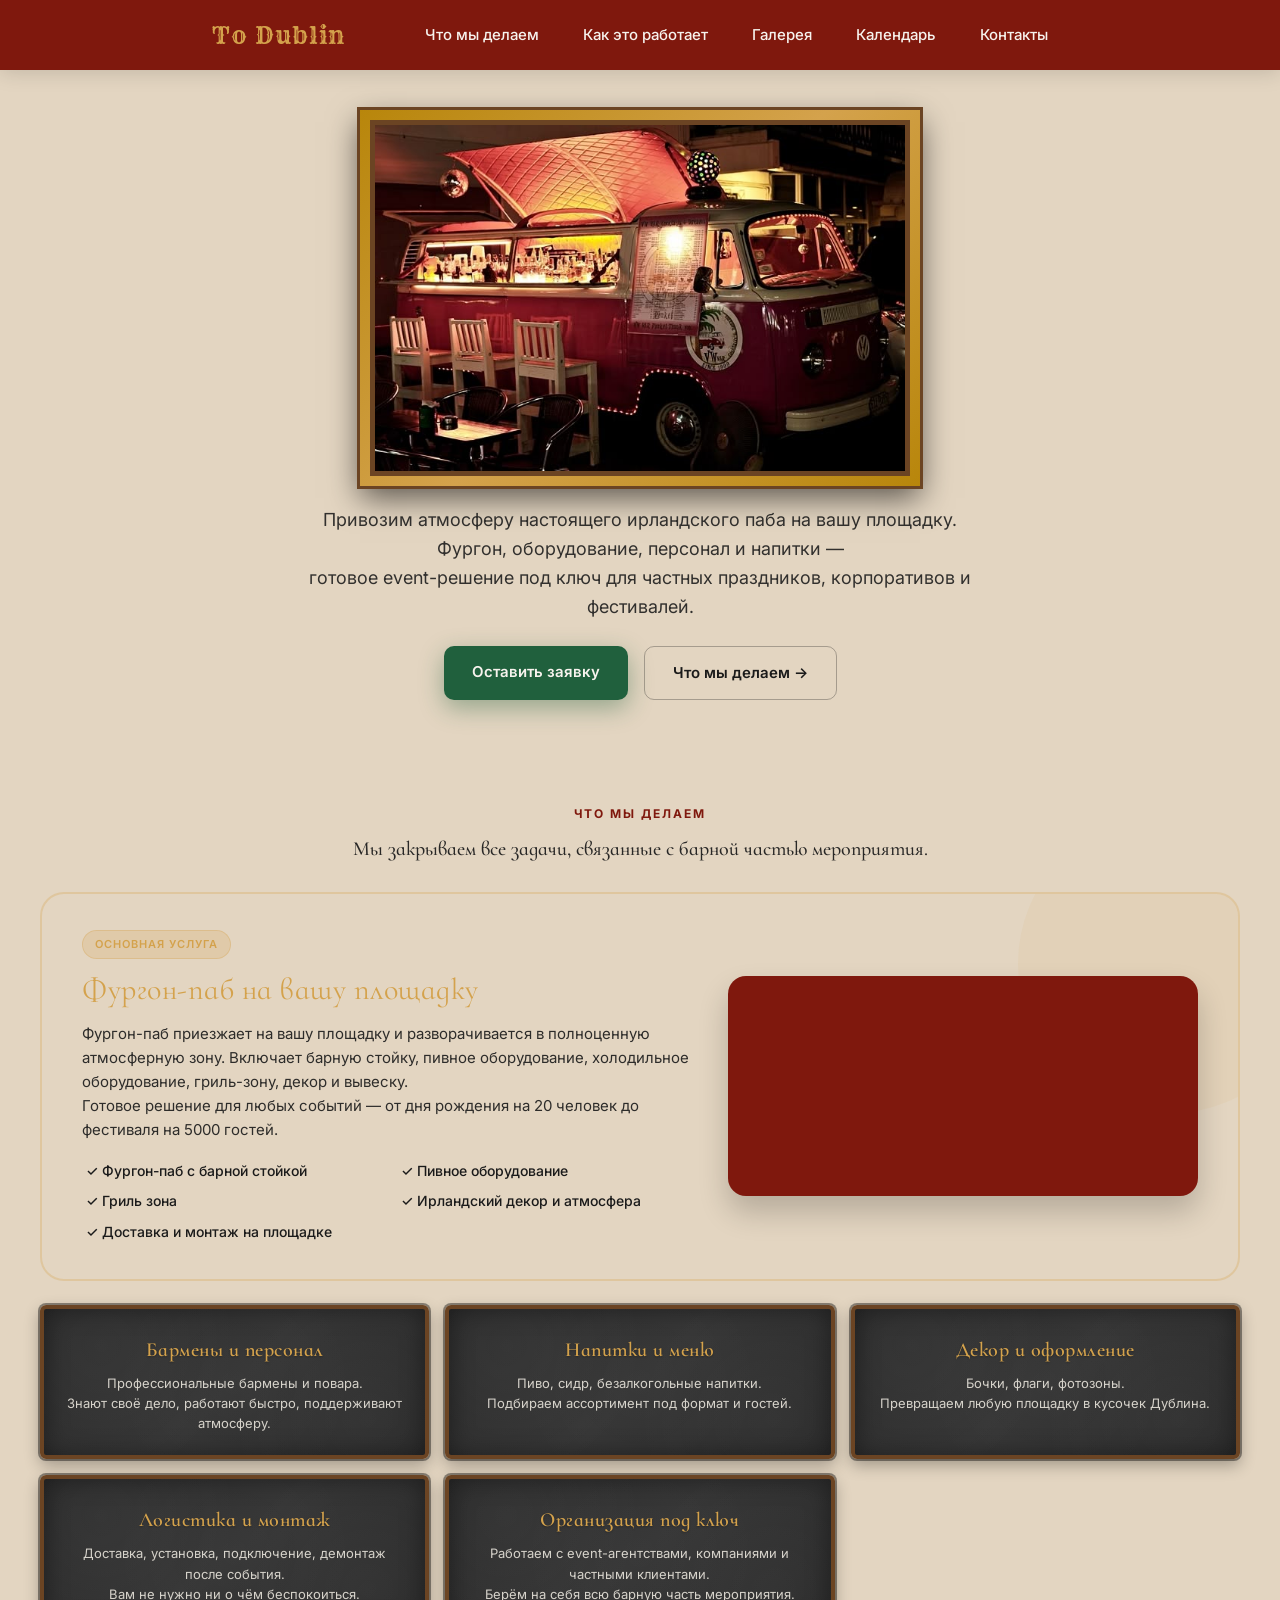
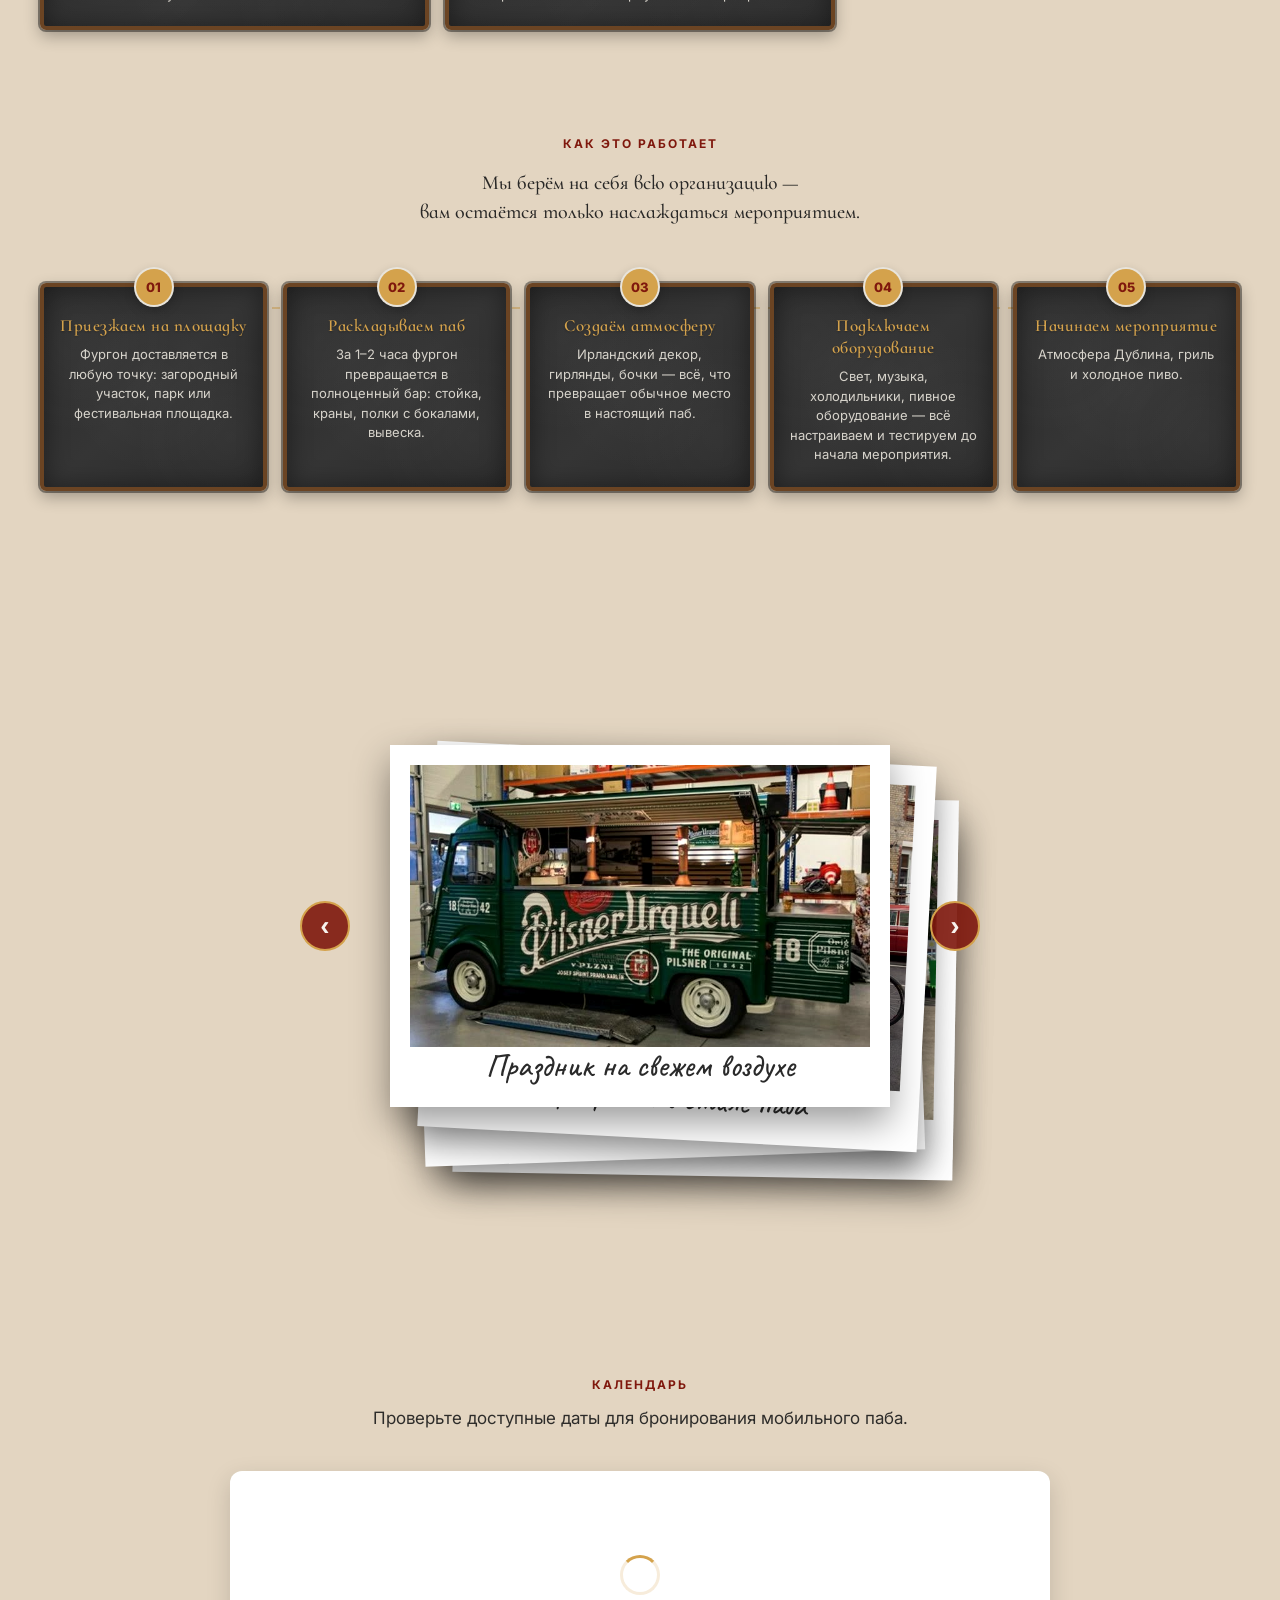
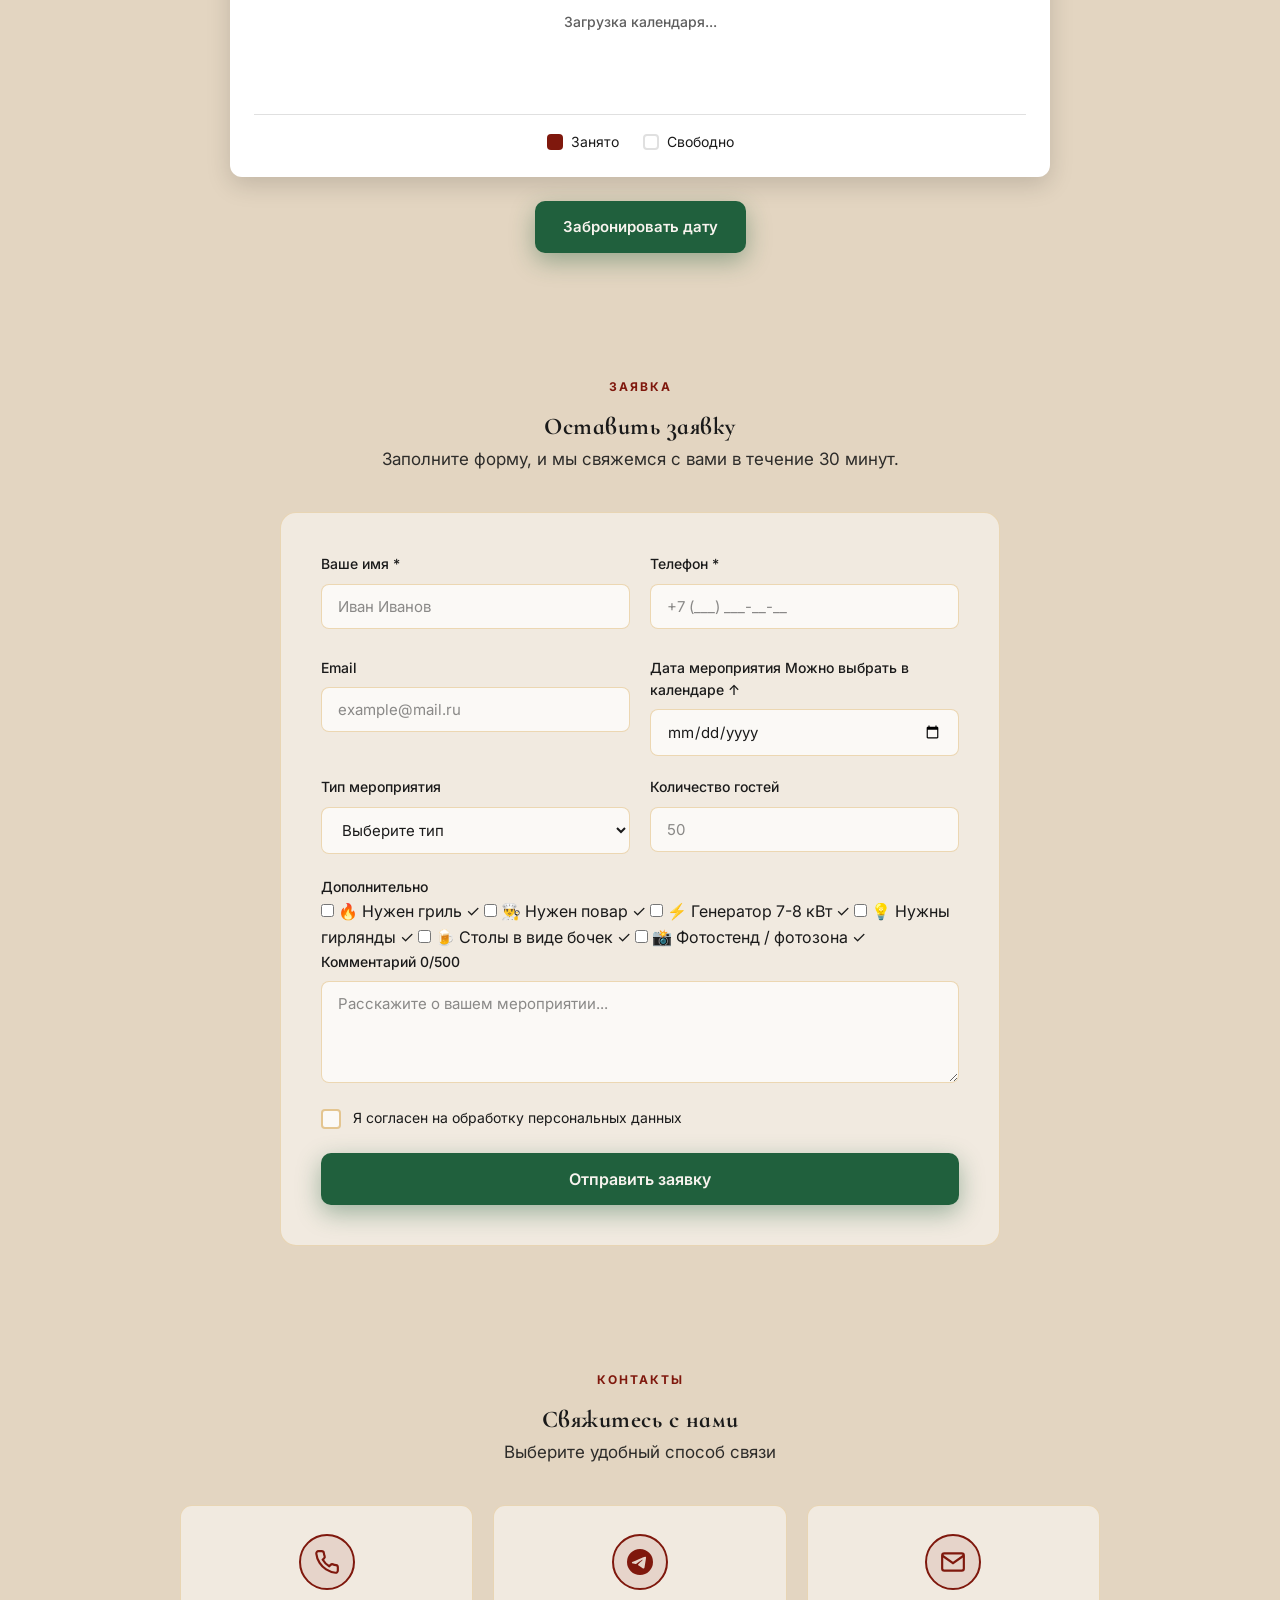
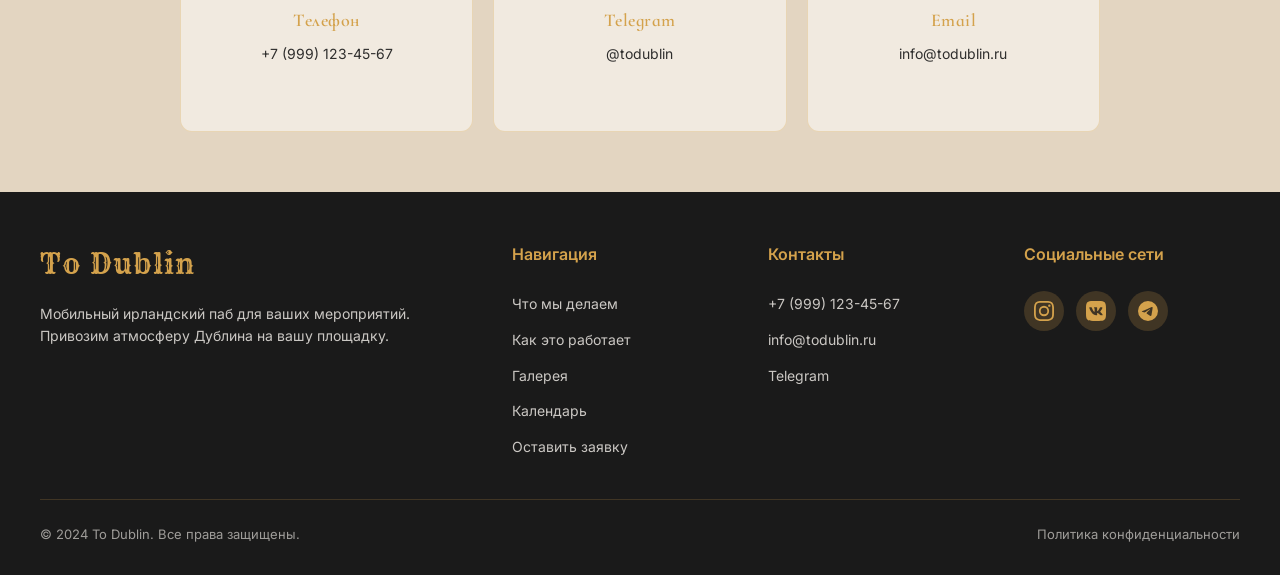
==== index.html @ 977ce5c6 "Enhance form validation and structure Updated form elements to include validation attributes and imp" ====
<!DOCTYPE html>
<html lang="ru">
<head>
  <meta charset="UTF-8">
  <meta name="viewport" content="width=device-width, initial-scale=1.0, viewport-fit=cover">
  <title>To Dublin — мобильный ирландский паб на ваше мероприятие</title>
  <link rel="preconnect" href="https://fonts.googleapis.com">
  <link rel="preconnect" href="https://fonts.gstatic.com" crossorigin>
  <link href="https://fonts.googleapis.com/css2?family=Caveat:wght@400;500;600;700&family=Cormorant+Infant:wght@400;500;600;700&family=Inter:wght@400;500;600;700;800&family=Rye&display=swap" rel="stylesheet">
  
  <link href="https://cdn.jsdelivr.net/npm/fullcalendar@6.1.9/main.min.css" rel="stylesheet">
  <script src="https://cdn.jsdelivr.net/npm/fullcalendar@6.1.9/index.global.min.js"></script>
  <script src="https://cdn.jsdelivr.net/npm/ical.js@1.5.0/build/ical.min.js"></script>
  
  <link rel="stylesheet" href="styles.css" id="main-style">
</head>
<body>

  <!-- ===== ПРЕЛОАДЕР ===== -->
  <div class="preloader" id="preloader">
    <div class="preloader__content">
      <div class="preloader__logo">To Dublin</div>
      <div class="preloader__spinner"></div>
    </div>
  </div>

  <!-- ===== НАВИГАЦИЯ ===== -->
  <header class="nav">
    <div class="nav__container">
      <a href="#" class="nav__logo">To Dublin</a>

      <nav class="nav__menu" id="menu">
        <div class="nav__menu-top">
          <a href="#" class="nav__menu-logo">To Dublin</a>
        </div>
        <div class="nav__menu-center">
          <a href="#intro" class="nav__link">Что мы делаем</a>
          <a href="#process" class="nav__link">Как это работает</a>
          <a href="#gallery" class="nav__link">Галерея</a>
          <a href="#calendar" class="nav__link">Календарь</a>
          <a href="#contacts" class="nav__link">Контакты</a>
        </div>
        <div class="nav__menu-bottom">
          <a href="#request" class="nav__cta">Заказать паб</a>
          <button class="nav__close" id="close" aria-label="Закрыть меню">✕</button>
        </div>
      </nav>

      <button class="nav__burger" id="burger" aria-label="Открыть меню">
        <span></span>
        <span></span>
        <span></span>
      </button>
    </div>
  </header>

  <!-- ===== HERO ===== -->
  <section class="hero">
    <div class="hero__container">
      <div class="hero__content">
        <div class="hero__image">
          <img src="image/pub.jpg" alt="Мобильный паб To Dublin">
        </div>
        <p class="hero__subtitle">
          Привозим атмосферу настоящего ирландского паба на вашу площадку.<br>
          Фургон, оборудование, персонал и напитки —<br>
          готовое event-решение под ключ для частных праздников, корпоративов и фестивалей.
        </p>
        <div class="hero__actions">
          <a href="#request" class="btn btn--primary">Оставить заявку</a>
          <a href="#intro" class="btn btn--ghost">Что мы делаем →</a>
        </div>
      </div>
    </div>
  </section>

  <!-- ===== ЧТО МЫ ДЕЛАЕМ ===== -->
  <section class="intro" id="intro">
    <div class="intro__container">
      <div class="intro__header">
        <span class="intro__label">Что мы делаем</span>
        <p class="intro__subtitle">
          Мы закрываем все задачи, связанные с барной частью мероприятия.
        </p>
      </div>

      <div class="intro__main">
        <div class="intro__main-content">
          <span class="intro__main-badge">Основная услуга</span>
          <h3 class="intro__main-title">Фургон-паб на вашу площадку</h3>
          <p class="intro__main-text">
            Фургон-паб приезжает на вашу площадку и разворачивается в полноценную атмосферную зону. Включает барную стойку, пивное оборудование, холодильное оборудование, гриль-зону, декор и вывеску.<br>
            Готовое решение для любых событий — от дня рождения на 20 человек до фестиваля на 5000 гостей.
          </p>
          <ul class="intro__main-list">
            <li>✓ Фургон-паб с барной стойкой</li>
            <li>✓ Пивное оборудование</li>
            <li>✓ Гриль зона</li>
            <li>✓ Ирландский декор и атмосфера</li>
            <li>✓ Доставка и монтаж на площадке</li>
          </ul>
        </div>
        <div class="intro__main-visual"></div>
      </div>

      <div class="intro__grid">
        <div class="intro__card">
          <h3 class="intro__card-title">Бармены и персонал</h3>
          <p class="intro__card-text">
            Профессиональные бармены и повара.<br>
            Знают своё дело, работают быстро, поддерживают атмосферу.
          </p>
        </div>
        <div class="intro__card">
          <h3 class="intro__card-title">Напитки и меню</h3>
          <p class="intro__card-text">
            Пиво, сидр, безалкогольные напитки.<br>
            Подбираем ассортимент под формат и гостей.
          </p>
        </div>
        <div class="intro__card">
          <h3 class="intro__card-title">Декор и оформление</h3>
          <p class="intro__card-text">
            Бочки, флаги, фотозоны.<br>
            Превращаем любую площадку в кусочек Дублина.
          </p>
        </div>
        <div class="intro__card">
          <h3 class="intro__card-title">Логистика и монтаж</h3>
          <p class="intro__card-text">
            Доставка, установка, подключение, демонтаж после события.<br>
            Вам не нужно ни о чём беспокоиться.
          </p>
        </div>
        <div class="intro__card">
          <h3 class="intro__card-title">Организация под ключ</h3>
          <p class="intro__card-text">
            Работаем с event-агентствами, компаниями и частными клиентами.<br>
            Берём на себя всю барную часть мероприятия.
          </p>
        </div>
      </div>
    </div>
  </section>

  <!-- ===== КАК ЭТО РАБОТАЕТ ===== -->
  <section class="process" id="process">
    <div class="process__container">
      <div class="process__header">
        <span class="process__label">Как это работает</span>
        <p class="process__subtitle">
          Мы берём на себя всю организацию —<br>
          вам остаётся только наслаждаться мероприятием.
        </p>
      </div>

      <div class="process__steps">
        <div class="process__step">
          <div class="process__step-number">01</div>
          <h3 class="process__step-title">Приезжаем на площадку</h3>
          <p class="process__step-text">Фургон доставляется в любую точку: загородный участок, парк или фестивальная площадка.</p>
        </div>
        <div class="process__step">
          <div class="process__step-number">02</div>
          <h3 class="process__step-title">Раскладываем паб</h3>
          <p class="process__step-text">За 1–2 часа фургон превращается в полноценный бар: стойка, краны, полки с бокалами, вывеска.</p>
        </div>
        <div class="process__step">
          <div class="process__step-number">03</div>
          <h3 class="process__step-title">Создаём атмосферу</h3>
          <p class="process__step-text">Ирландский декор, гирлянды, бочки — всё, что превращает обычное место в настоящий паб.</p>
        </div>
        <div class="process__step">
          <div class="process__step-number">04</div>
          <h3 class="process__step-title">Подключаем оборудование</h3>
          <p class="process__step-text">Свет, музыка, холодильники, пивное оборудование — всё настраиваем и тестируем до начала мероприятия.</p>
        </div>
        <div class="process__step process__step--final">
          <div class="process__step-number">05</div>
          <h3 class="process__step-title">Начинаем мероприятие</h3>
          <p class="process__step-text">Атмосфера Дублина, гриль и холодное пиво.</p>
        </div>
      </div>
    </div>
  </section>

  <!-- ===== ГАЛЕРЕЯ (POLAROID) ===== -->
  <section class="gallery" id="gallery">
    <div class="gallery__container">
      <div class="gallery__frame">
        <div class="gallery__carousel" id="galleryCarousel">
          <div class="gallery__track" id="galleryTrack">
            <div class="gallery__slide">
              <div class="gallery__polaroid">
                <img src="image/gallery/photo1.jpg" alt="Мероприятие 1" class="gallery__zoomable">
                <p class="gallery__caption">Праздник на свежем воздухе</p>
              </div>
            </div>
            <div class="gallery__slide">
              <div class="gallery__polaroid">
                <img src="image/gallery/photo2.jpg" alt="Мероприятие 2" class="gallery__zoomable">
                <p class="gallery__caption">Корпоратив в стиле паба</p>
              </div>
            </div>
            <div class="gallery__slide">
              <div class="gallery__polaroid">
                <img src="image/gallery/photo3.jpg" alt="Мероприятие 3" class="gallery__zoomable">
                <p class="gallery__caption">Вечер с друзьями</p>
              </div>
            </div>
            <div class="gallery__slide">
              <div class="gallery__polaroid">
                <img src="image/gallery/photo4.jpg" alt="Мероприятие 4" class="gallery__zoomable">
                <p class="gallery__caption">Фестиваль на природе</p>
              </div>
            </div>
            <div class="gallery__slide">
              <div class="gallery__polaroid">
                <img src="image/gallery/photo5.jpg" alt="Мероприятие 5" class="gallery__zoomable">
                <p class="gallery__caption">День рождения</p>
              </div>
            </div>
          </div>
          <button class="gallery__arrow gallery__arrow--prev" aria-label="Назад">‹</button>
          <button class="gallery__arrow gallery__arrow--next" aria-label="Вперёд">›</button>
        </div>
      </div>
    </div>
  </section>

  <!-- ===== МОДАЛКА УВЕЛИЧЕНИЯ ФОТО ===== -->
  <div class="zoom-modal" id="zoomModal">
    <div class="zoom-modal__overlay" id="zoomModalOverlay"></div>
    <div class="zoom-modal__content">
      <button class="zoom-modal__close" id="zoomModalClose" aria-label="Закрыть">✕</button>
      <img src="" alt="" class="zoom-modal__image" id="zoomModalImage">
    </div>
  </div>

  <!-- ===== КАЛЕНДАРЬ ===== -->
  <section class="calendar" id="calendar">
    <div class="calendar__container">
      <div class="calendar__header">
        <span class="calendar__label">Календарь</span>
        <p class="calendar__subtitle">
          Проверьте доступные даты для бронирования мобильного паба.
        </p>
      </div>

      <div class="calendar__frame">
        <div class="calendar__loader" id="calendarLoader">
          <div class="calendar__loader-spinner"></div>
          <p class="calendar__loader-text">Загрузка календаря...</p>
        </div>
        <div id="customCalendar" style="display: none;"></div>
        <div class="calendar__legend">
          <div class="calendar__legend-item">
            <span class="calendar__legend-dot calendar__legend-dot--booked"></span>
            <span>Занято</span>
          </div>
          <div class="calendar__legend-item">
            <span class="calendar__legend-dot calendar__legend-dot--available"></span>
            <span>Свободно</span>
          </div>
        </div>
      </div>

      <div class="calendar__cta">
        <a href="#request" class="btn btn--primary">Забронировать дату</a>
      </div>
    </div>
  </section>

  <!-- ===== ФОРМА ЗАЯВКИ ===== -->
  <section class="request" id="request">
    <div class="request__container">
      <div class="request__header">
        <span class="request__label">Заявка</span>
        <h2 class="request__title">Оставить заявку</h2>
        <p class="request__subtitle">
          Заполните форму, и мы свяжемся с вами в течение 30 минут.
        </p>
      </div>

      <form class="request__form" id="requestForm" novalidate>
        <div class="request__form-grid">
          <div class="request__form-group">
            <label class="request__form-label" for="name">Ваше имя *</label>
            <input type="text" id="name" name="name" class="request__form-input" required placeholder="Иван Иванов" minlength="2" maxlength="50">
            <span class="request__form-error" data-error-for="name"></span>
          </div>

          <div class="request__form-group">
            <label class="request__form-label" for="phone">Телефон *</label>
            <input type="tel" id="phone" name="phone" class="request__form-input" required placeholder="+7 (___) ___-__-__">
            <span class="request__form-error" data-error-for="phone"></span>
          </div>

          <div class="request__form-group">
            <label class="request__form-label" for="email">Email</label>
            <input type="email" id="email" name="email" class="request__form-input" placeholder="example@mail.ru">
            <span class="request__form-error" data-error-for="email"></span>
          </div>

          <div class="request__form-group">
            <label class="request__form-label" for="date">
              Дата мероприятия
              <span class="request__form-hint" id="dateHint">Можно выбрать в календаре ↑</span>
            </label>
            <input type="date" id="date" name="date" class="request__form-input">
          </div>

          <div class="request__form-group">
            <label class="request__form-label" for="eventType">Тип мероприятия</label>
            <select id="eventType" name="eventType" class="request__form-input">
              <option value="">Выберите тип</option>
              <option value="birthday">День рождения</option>
              <option value="corporate">Корпоратив</option>
              <option value="wedding">Свадьба</option>
              <option value="festival">Фестиваль</option>
              <option value="private">Частная вечеринка</option>
              <option value="other">Другое</option>
            </select>
          </div>

          <div class="request__form-group">
            <label class="request__form-label" for="guests">Количество гостей</label>
            <input type="number" id="guests" name="guests" class="request__form-input" min="1" max="10000" placeholder="50">
          </div>
        </div>

        <!-- ===== ЧЕКБОКСЫ УСЛУГ ===== -->
        <div class="request__services">
          <label class="request__form-label request__services-title">Дополнительно</label>
          <div class="request__services-grid">
            <label class="service-card">
              <input type="checkbox" name="services" value="grill" class="service-card__input">
              <span class="service-card__icon">🔥</span>
              <span class="service-card__text">Нужен гриль</span>
              <span class="service-card__check">✓</span>
            </label>

            <label class="service-card">
              <input type="checkbox" name="services" value="chef" class="service-card__input">
              <span class="service-card__icon">👨‍🍳</span>
              <span class="service-card__text">Нужен повар</span>
              <span class="service-card__check">✓</span>
            </label>

            <label class="service-card">
              <input type="checkbox" name="services" value="generator" class="service-card__input">
              <span class="service-card__icon">⚡</span>
              <span class="service-card__text">Генератор 7-8 кВт</span>
              <span class="service-card__check">✓</span>
            </label>

            <label class="service-card">
              <input type="checkbox" name="services" value="garlands" class="service-card__input">
              <span class="service-card__icon">💡</span>
              <span class="service-card__text">Нужны гирлянды</span>
              <span class="service-card__check">✓</span>
            </label>

            <label class="service-card">
              <input type="checkbox" name="services" value="barrel_tables" class="service-card__input">
              <span class="service-card__icon">🍺</span>
              <span class="service-card__text">Столы в виде бочек</span>
              <span class="service-card__check">✓</span>
            </label>

            <label class="service-card">
              <input type="checkbox" name="services" value="photo_zone" class="service-card__input">
              <span class="service-card__icon">📸</span>
              <span class="service-card__text">Фотостенд / фотозона</span>
              <span class="service-card__check">✓</span>
            </label>
          </div>
        </div>

        <div class="request__form-group request__form-group--full">
          <label class="request__form-label" for="message">
            Комментарий
            <span class="request__form-counter"><span id="messageCount">0</span>/500</span>
          </label>
          <textarea id="message" name="message" class="request__form-textarea" rows="4" maxlength="500" placeholder="Расскажите о вашем мероприятии..."></textarea>
        </div>

        <div class="request__form-checkbox">
          <input type="checkbox" id="privacy" name="privacy" class="request__form-checkbox-input" required>
          <label for="privacy" class="request__form-checkbox-label">
            <span class="request__form-checkbox-custom"></span>
            Я согласен на обработку персональных данных
          </label>
        </div>

        <button type="submit" class="btn btn--primary request__form-submit" id="submitBtn">
          <span class="request__btn-text">Отправить заявку</span>
          <span class="request__btn-spinner" aria-hidden="true"></span>
        </button>
      </form>
    </div>
  </section>

  <!-- ===== TOAST УВЕДОМЛЕНИЯ ===== -->
  <div class="toast-container" id="toastContainer"></div>

  <!-- ===== КОНТАКТЫ ===== -->
  <section class="contacts" id="contacts">
    <div class="contacts__container">
      <div class="contacts__header">
        <span class="contacts__label">Контакты</span>
        <h2 class="contacts__title">Свяжитесь с нами</h2>
        <p class="contacts__subtitle">
          Выберите удобный способ связи
        </p>
      </div>

      <div class="contacts__grid">
        <a href="tel:+79991234567" class="contacts__card">
          <div class="contacts__card-icon">
            <svg viewBox="0 0 24 24" fill="none" stroke="currentColor" stroke-width="2">
              <path d="M22 16.92v3a2 2 0 0 1-2.18 2 19.79 19.79 0 0 1-8.63-3.07 19.5 19.5 0 0 1-6-6 19.79 19.79 0 0 1-3.07-8.67A2 2 0 0 1 4.11 2h3a2 2 0 0 1 2 1.72 12.84 12.84 0 0 0 .7 2.81 2 2 0 0 1-.45 2.11L8.09 9.91a16 16 0 0 0 6 6l1.27-1.27a2 2 0 0 1 2.11-.45 12.84 12.84 0 0 0 2.81.7A2 2 0 0 1 22 16.92z"/>
            </svg>
          </div>
          <h3 class="contacts__card-title">Телефон</h3>
          <p class="contacts__card-text">+7 (999) 123-45-67</p>
          <span class="contacts__card-action">Позвонить →</span>
        </a>

        <a href="https://t.me/todublin" target="_blank" class="contacts__card">
          <div class="contacts__card-icon">
            <svg viewBox="0 0 24 24" fill="currentColor">
              <path d="M11.944 0A12 12 0 0 0 0 12a12 12 0 0 0 12 12 12 12 0 0 0 12-12A12 12 0 0 0 12 0a12 12 0 0 0-.056 0zm4.962 7.224c.1-.002.321.023.465.14a.506.506 0 0 1 .171.325c.016.093.036.306.02.472-.18 1.898-.962 6.502-1.36 8.627-.168.9-.499 1.201-.82 1.23-.696.065-1.225-.46-1.9-.902-1.056-.693-1.653-1.124-2.678-1.8-1.185-.78-.417-1.21.258-1.91.177-.184 3.247-2.977 3.307-3.23.007-.032.014-.15-.056-.212s-.174-.041-.249-.024c-.106.024-1.793 1.14-5.061 3.345-.48.33-.913.49-1.302.48-.428-.008-1.252-.241-1.865-.44-.752-.245-1.349-.374-1.297-.789.027-.216.325-.437.893-.663 3.498-1.524 5.83-2.529 6.998-3.014 3.332-1.386 4.025-1.627 4.476-1.635z"/>
            </svg>
          </div>
          <h3 class="contacts__card-title">Telegram</h3>
          <p class="contacts__card-text">@todublin</p>
          <span class="contacts__card-action">Написать →</span>
        </a>

        <a href="mailto:info@todublin.ru" class="contacts__card">
          <div class="contacts__card-icon">
            <svg viewBox="0 0 24 24" fill="none" stroke="currentColor" stroke-width="2">
              <path d="M4 4h16c1.1 0 2 .9 2 2v12c0 1.1-.9 2-2 2H4c-1.1 0-2-.9-2-2V6c0-1.1.9-2 2-2z"/>
              <polyline points="22,6 12,13 2,6"/>
            </svg>
          </div>
          <h3 class="contacts__card-title">Email</h3>
          <p class="contacts__card-text">info@todublin.ru</p>
          <span class="contacts__card-action">Написать →</span>
        </a>
      </div>
    </div>
  </section>

  <!-- ===== ФУТЕР ===== -->
  <footer class="footer">
    <div class="footer__container">
      <div class="footer__grid">
        <div class="footer__column">
          <a href="#" class="footer__logo">To Dublin</a>
          <p class="footer__text">
            Мобильный ирландский паб для ваших мероприятий. Привозим атмосферу Дублина на вашу площадку.
          </p>
        </div>

        <div class="footer__column">
          <h4 class="footer__column-title">Навигация</h4>
          <ul class="footer__links">
            <li><a href="#intro">Что мы делаем</a></li>
            <li><a href="#process">Как это работает</a></li>
            <li><a href="#gallery">Галерея</a></li>
            <li><a href="#calendar">Календарь</a></li>
            <li><a href="#request">Оставить заявку</a></li>
          </ul>
        </div>

        <div class="footer__column">
          <h4 class="footer__column-title">Контакты</h4>
          <ul class="footer__links">
            <li><a href="tel:+79991234567">+7 (999) 123-45-67</a></li>
            <li><a href="mailto:info@todublin.ru">info@todublin.ru</a></li>
            <li><a href="https://t.me/todublin" target="_blank">Telegram</a></li>
          </ul>
        </div>

        <div class="footer__column">
          <h4 class="footer__column-title">Социальные сети</h4>
          <div class="footer__social">
            <a href="#" class="footer__social-link" aria-label="Instagram">
              <svg viewBox="0 0 24 24" fill="currentColor">
                <path d="M12 2.163c3.204 0 3.584.012 4.85.07 3.252.148 4.771 1.691 4.919 4.919.058 1.265.069 1.645.069 4.849 0 3.205-.012 3.584-.069 4.849-.149 3.225-1.664 4.771-4.919 4.919-1.266.058-1.644.07-4.85.07-3.204 0-3.584-.012-4.849-.07-3.26-.149-4.771-1.699-4.919-4.92-.058-1.265-.07-1.644-.07-4.849 0-3.204.013-3.583.07-4.849.149-3.227 1.664-4.771 4.919-4.919 1.266-.057 1.645-.069 4.849-.069zM12 0C8.741 0 8.333.014 7.053.072 2.695.272.273 2.69.073 7.052.014 8.333 0 8.741 0 12c0 3.259.014 3.668.072 4.948.2 4.358 2.618 6.78 6.98 6.98C8.333 23.986 8.741 24 12 24c3.259 0 3.668-.014 4.948-.072 4.354-.2 6.782-2.618 6.979-6.98.059-1.28.073-1.689.073-4.948 0-3.259-.014-3.667-.072-4.947-.196-4.354-2.617-6.78-6.979-6.98C15.668.014 15.259 0 12 0zm0 5.838a6.162 6.162 0 100 12.324 6.162 6.162 0 000-12.324zM12 16a4 4 0 110-8 4 4 0 010 8zm6.406-11.845a1.44 1.44 0 100 2.881 1.44 1.44 0 000-2.881z"/>
              </svg>
            </a>
            <a href="#" class="footer__social-link" aria-label="VK">
              <svg viewBox="0 0 24 24" fill="currentColor">
                <path d="M15.684 0H8.316C1.592 0 0 1.592 0 8.316v7.368C0 22.408 1.592 24 8.316 24h7.368C22.408 24 24 22.408 24 15.684V8.316C24 1.592 22.391 0 15.684 0zm3.692 17.123h-1.744c-.66 0-.864-.525-2.05-1.727-1.033-1-1.49-1.135-1.744-1.135-.356 0-.458.102-.458.593v1.575c0 .424-.135.678-1.253.678-1.846 0-3.896-1.118-5.335-3.202C4.624 10.857 4.03 8.57 4.03 8.096c0-.254.102-.491.593-.491h1.744c.44 0 .61.203.78.678.863 2.49 2.303 4.675 2.896 4.675.22 0 .322-.102.322-.66V9.721c-.068-1.186-.695-1.287-.695-1.71 0-.204.17-.407.44-.407h2.744c.373 0 .508.203.508.643v3.473c0 .372.17.508.271.508.22 0 .407-.136.813-.542 1.253-1.406 2.15-3.574 2.15-3.574.119-.254.322-.491.762-.491h1.744c.525 0 .644.27.525.643-.22 1.017-2.354 4.031-2.354 4.031-.186.305-.254.44 0 .78.186.254.796.779 1.203 1.253.745.847 1.32 1.558 1.473 2.05.17.49-.085.744-.576.744z"/>
              </svg>
            </a>
            <a href="#" class="footer__social-link" aria-label="Telegram">
              <svg viewBox="0 0 24 24" fill="currentColor">
                <path d="M11.944 0A12 12 0 0 0 0 12a12 12 0 0 0 12 12 12 12 0 0 0 12-12A12 12 0 0 0 12 0a12 12 0 0 0-.056 0zm4.962 7.224c.1-.002.321.023.465.14a.506.506 0 0 1 .171.325c.016.093.036.306.02.472-.18 1.898-.962 6.502-1.36 8.627-.168.9-.499 1.201-.82 1.23-.696.065-1.225-.46-1.9-.902-1.056-.693-1.653-1.124-2.678-1.8-1.185-.78-.417-1.21.258-1.91.177-.184 3.247-2.977 3.307-3.23.007-.032.014-.15-.056-.212s-.174-.041-.249-.024c-.106.024-1.793 1.14-5.061 3.345-.48.33-.913.49-1.302.48-.428-.008-1.252-.241-1.865-.44-.752-.245-1.349-.374-1.297-.789.027-.216.325-.437.893-.663 3.498-1.524 5.83-2.529 6.998-3.014 3.332-1.386 4.025-1.627 4.476-1.635z"/>
              </svg>
            </a>
          </div>
        </div>
      </div>

      <div class="footer__bottom">
        <p class="footer__copyright">© 2024 To Dublin. Все права защищены.</p>
        <a href="#" class="footer__privacy">Политика конфиденциальности</a>
      </div>
    </div>
  </footer>

  <!-- ===== КНОПКА "НАВЕРХ" ===== -->
  <button class="scroll-top" id="scrollTop" aria-label="Наверх">
    <svg viewBox="0 0 24 24" fill="none" stroke="currentColor" stroke-width="3">
      <polyline points="18 15 12 9 6 15"/>
    </svg>
  </button>

  <script src="script.js"></script>
</body>
</html>
---- styles.css ----
* {
  margin: 0;
  padding: 0;
  box-sizing: border-box;
}

html {
  scroll-behavior: smooth;
  scroll-padding-top: 80px;
}

:root {
  --primary: #7F180D;
  --accent: #20603D;
  --light: #F7F3EE;
  --gold: #D4A24C;
  --text: #1a1a1a;
  --chalk: #E8E4DB;
  --wood: #6B4423;
  --rope: #8B6F47;
}

body {
  font-family: 'Inter', -apple-system, BlinkMacSystemFont, sans-serif;
  background: #E3D5C1;
  color: var(--text);
  line-height: 1.6;
}

body.modal-open {
  overflow: hidden;
}

h1, h2, h3,
.intro__title,
.intro__main-title,
.intro__card-title,
.process__title,
.process__step-title {
  font-family: 'Cormorant Infant', serif;
  letter-spacing: 0.5px;
}

.nav__logo,
.nav__menu-logo,
.intro__title,
.intro__main-title,
.intro__card-title,
.process__title,
.process__step-title {
  color: var(--gold);
}

/* ===== ПРЕЛОАДЕР ===== */
.preloader {
  position: fixed;
  inset: 0;
  background: #E3D5C1;
  z-index: 9999;
  display: flex;
  align-items: center;
  justify-content: center;
  transition: opacity 0.5s ease, visibility 0.5s ease;
}

.preloader.hidden {
  opacity: 0;
  visibility: hidden;
}

.preloader__content {
  display: flex;
  flex-direction: column;
  align-items: center;
  gap: 24px;
}

.preloader__logo {
  font-family: 'Rye', cursive;
  font-size: 42px;
  color: var(--gold);
  letter-spacing: 2px;
  animation: neonPulse 2.5s ease-in-out infinite;
}

.preloader__spinner {
  width: 48px;
  height: 48px;
  border: 3px solid rgba(212, 162, 76, 0.2);
  border-top-color: var(--gold);
  border-radius: 50%;
  animation: spin 0.8s linear infinite;
}

/* ===== НАВИГАЦИЯ ===== */
.nav {
  background: var(--primary);
  padding: 16px 0;
  position: sticky;
  top: 0;
  z-index: 100;
  box-shadow: 0 2px 20px rgba(0, 0, 0, 0.15);
}

.nav__container {
  max-width: 1280px;
  margin: 0 auto;
  padding: 0 40px;
  display: flex;
  align-items: center;
  justify-content: center;
  gap: 60px;
}

.nav__logo {
  font-family: 'Rye', cursive;
  font-size: 24px;
  font-weight: 400;
  color: var(--gold);
  text-decoration: none;
  letter-spacing: 1px;
  animation: neonPulse 2.5s ease-in-out infinite;
}

.nav__menu-logo { display: none; }

.nav__menu {
  display: flex;
  align-items: center;
  gap: 0;
}

.nav__link {
  color: var(--light);
  text-decoration: none;
  font-size: 15px;
  font-weight: 500;
  position: relative;
  transition: opacity 0.2s;
  padding: 0 20px;
  animation: neonPulseNav 3s ease-in-out infinite;
}

.nav__link:not(:last-child)::after {
  content: '|';
  position: absolute;
  right: 0;
  top: 50%;
  transform: translateY(-50%);
  color: var(--gold);
  opacity: 0.5;
  font-weight: 300;
}

.nav__link:hover { opacity: 0.8; }
.nav__link::after { display: none; }
.nav__cta { display: none; }
.nav__burger { display: none; }
.nav__close { display: none; }

/* ===== HERO ===== */
.hero {
  background: #E3D5C1;
  padding: 40px 0 50px;
  color: var(--text);
  position: relative;
}

.hero__container {
  max-width: 1280px;
  margin: 0 auto;
  padding: 0 40px;
}

.hero__content {
  max-width: 920px;
  margin: 0 auto;
  text-align: center;
}

.hero__subtitle {
  font-size: 18px;
  opacity: 0.88;
  margin: 20px auto 24px;
  max-width: 720px;
  line-height: 1.6;
}

.hero__actions {
  display: flex;
  gap: 16px;
  justify-content: center;
}

.hero__image {
  width: 100%;
  max-width: 560px;
  margin: 0 auto;
  position: relative;
  padding: 10px;
  background: linear-gradient(135deg, #B8860B 0%, #D4A24C 50%, #B8860B 100%);
  box-shadow:
    0 0 0 3px var(--wood),
    0 12px 30px rgba(0, 0, 0, 0.6);
}

.hero__image::before {
  content: '';
  position: absolute;
  inset: 10px;
  border: 4px solid var(--wood);
  pointer-events: none;
  z-index: 2;
}

.hero__image img {
  width: 100%;
  height: auto;
  display: block;
  border: 5px solid var(--wood);
  box-shadow: inset 0 0 30px rgba(0, 0, 0, 0.5);
}

.btn {
  display: inline-block;
  padding: 14px 28px;
  border-radius: 10px;
  text-decoration: none;
  font-weight: 600;
  font-size: 15px;
  transition: all 0.25s ease;
  cursor: pointer;
  border: none;
  font-family: inherit;
}

.btn--primary {
  background: var(--accent);
  color: var(--light);
  box-shadow: 0 8px 24px rgba(32, 96, 61, 0.4);
}

.btn--primary:hover {
  transform: translateY(-3px);
  box-shadow: 0 12px 32px rgba(32, 96, 61, 0.55);
}

.btn--ghost {
  color: var(--text);
  border: 1px solid rgba(26, 26, 26, 0.3);
  background: transparent;
}

.btn--ghost:hover {
  background: rgba(26, 26, 26, 0.1);
  border-color: var(--text);
}

/* ===== INTRO ===== */
.intro {
  background: #E3D5C1;
  padding: 50px 0;
  color: var(--text);
  position: relative;
  overflow: hidden;
}

.intro__container {
  max-width: 1280px;
  margin: 0 auto;
  padding: 0 40px;
  position: relative;
  z-index: 2;
}

.intro__header {
  text-align: center;
  max-width: 720px;
  margin: 0 auto 28px;
}

.intro__label {
  display: inline-block;
  color: var(--primary);
  font-size: 12px;
  font-weight: 700;
  text-transform: uppercase;
  letter-spacing: 2px;
  margin-bottom: 12px;
  animation: neonPulse 2.5s ease-in-out infinite;
}

.intro__subtitle {
  font-size: 20px;
  opacity: 0.92;
  line-height: 1.45;
  font-family: 'Cormorant Infant', serif;
  font-weight: 500;
}

.intro__main {
  background: #E3D5C1;
  border-radius: 24px;
  padding: 36px 40px;
  display: grid;
  grid-template-columns: 1.3fr 1fr;
  gap: 36px;
  align-items: center;
  margin-bottom: 24px;
  position: relative;
  overflow: hidden;
  border: 2px solid rgba(212, 162, 76, 0.3);
}

.intro__main::before {
  content: '';
  position: absolute;
  top: -80px;
  right: -80px;
  width: 300px;
  height: 300px;
  background: rgba(212, 162, 76, 0.08);
  border-radius: 50%;
}

.intro__main-content { position: relative; z-index: 2; }

.intro__main-badge {
  display: inline-block;
  background: rgba(212, 162, 76, 0.2);
  color: var(--gold);
  padding: 5px 12px;
  border-radius: 50px;
  font-size: 11px;
  font-weight: 600;
  text-transform: uppercase;
  letter-spacing: 1px;
  margin-bottom: 14px;
  border: 1px solid rgba(212, 162, 76, 0.3);
}

.intro__main-title {
  font-size: 30px;
  font-weight: 400;
  line-height: 1.15;
  margin-bottom: 14px;
}

.intro__main-text {
  font-size: 15px;
  line-height: 1.6;
  opacity: 0.9;
  margin-bottom: 18px;
}

.intro__main-list {
  list-style: none;
  display: grid;
  grid-template-columns: 1fr 1fr;
  gap: 8px 20px;
}

.intro__main-list li {
  font-size: 14px;
  font-weight: 500;
  color: var(--text);
  padding-left: 4px;
}

.intro__main-visual {
  height: 220px;
  background: var(--primary);
  border-radius: 18px;
  position: relative;
  box-shadow: 0 16px 30px rgba(0, 0, 0, 0.2);
}

.intro__grid {
  display: grid;
  grid-template-columns: repeat(3, 1fr);
  gap: 16px;
}

.intro__card {
  background:
    radial-gradient(circle at 15% 25%, rgba(255, 255, 255, 0.04) 0%, transparent 40%),
    radial-gradient(circle at 85% 75%, rgba(255, 255, 255, 0.03) 0%, transparent 40%),
    radial-gradient(circle at 50% 50%, rgba(255, 255, 255, 0.02) 0%, transparent 60%),
    linear-gradient(135deg, #2a2a2a 0%, #353535 50%, #2a2a2a 100%);
  border-radius: 6px;
  padding: 28px 20px 22px;
  text-align: center;
  position: relative;
  transition: transform 0.3s ease, box-shadow 0.3s ease;
  color: var(--chalk);
  border: 4px solid var(--wood);
  box-shadow:
    0 0 0 2px rgba(0, 0, 0, 0.4),
    inset 0 0 24px rgba(0, 0, 0, 0.4),
    0 6px 16px rgba(0, 0, 0, 0.3);
}

.intro__card:hover {
  transform: translateY(-6px);
  box-shadow:
    0 0 0 2px rgba(0, 0, 0, 0.4),
    inset 0 0 24px rgba(0, 0, 0, 0.4),
    0 12px 24px rgba(0, 0, 0, 0.4),
    0 0 16px rgba(212, 162, 76, 0.15);
}

.intro__card-title {
  font-size: 20px;
  font-weight: 600;
  color: var(--gold);
  margin-bottom: 10px;
  line-height: 1.3;
  text-shadow: 0 1px 2px rgba(0, 0, 0, 0.3);
}

.intro__card-text {
  font-size: 13px;
  line-height: 1.55;
  color: var(--chalk);
  opacity: 0.9;
}

/* ===== PROCESS ===== */
.process {
  background: #E3D5C1;
  padding: 50px 0;
  position: relative;
  color: var(--text);
}

.process__container {
  max-width: 1280px;
  margin: 0 auto;
  padding: 0 40px;
}

.process__header {
  text-align: center;
  max-width: 720px;
  margin: 0 auto 36px;
}

.process__label {
  display: inline-block;
  color: var(--primary);
  font-size: 12px;
  font-weight: 700;
  text-transform: uppercase;
  letter-spacing: 2px;
  margin-bottom: 16px;
  animation: neonPulse 2.5s ease-in-out infinite;
}

.process__subtitle {
  font-size: 20px;
  opacity: 0.92;
  line-height: 1.45;
  font-family: 'Cormorant Infant', serif;
  font-weight: 500;
}

.process__steps {
  display: grid;
  grid-template-columns: repeat(5, 1fr);
  gap: 16px;
  position: relative;
  padding-top: 20px;
}

.process__steps::before {
  content: '';
  position: absolute;
  top: 44px;
  left: 10%;
  right: 10%;
  height: 2px;
  background: repeating-linear-gradient(
    to right,
    var(--gold) 0,
    var(--gold) 8px,
    transparent 8px,
    transparent 16px
  );
  opacity: 0.5;
  z-index: 0;
}

.process__step {
  background:
    radial-gradient(circle at 15% 25%, rgba(255, 255, 255, 0.04) 0%, transparent 40%),
    radial-gradient(circle at 85% 75%, rgba(255, 255, 255, 0.03) 0%, transparent 40%),
    radial-gradient(circle at 50% 50%, rgba(255, 255, 255, 0.02) 0%, transparent 60%),
    linear-gradient(135deg, #2a2a2a 0%, #353535 50%, #2a2a2a 100%);
  border-radius: 6px;
  padding: 28px 16px 22px;
  text-align: center;
  position: relative;
  z-index: 1;
  transition: transform 0.3s ease, box-shadow 0.3s ease;
  color: var(--chalk);
  border: 4px solid var(--wood);
  box-shadow:
    0 0 0 2px rgba(0, 0, 0, 0.4),
    inset 0 0 24px rgba(0, 0, 0, 0.4),
    0 6px 16px rgba(0, 0, 0, 0.3);
}

.process__step:hover {
  transform: translateY(-6px);
  box-shadow:
    0 0 0 2px rgba(0, 0, 0, 0.4),
    inset 0 0 24px rgba(0, 0, 0, 0.4),
    0 12px 24px rgba(0, 0, 0, 0.4),
    0 0 16px rgba(212, 162, 76, 0.15);
}

.process__step--final {
  background:
    radial-gradient(circle at 15% 25%, rgba(255, 255, 255, 0.04) 0%, transparent 40%),
    radial-gradient(circle at 85% 75%, rgba(255, 255, 255, 0.03) 0%, transparent 40%),
    radial-gradient(circle at 50% 50%, rgba(255, 255, 255, 0.02) 0%, transparent 60%),
    linear-gradient(135deg, #2a2a2a 0%, #353535 50%, #2a2a2a 100%);
  color: var(--chalk);
  border: 4px solid var(--wood);
  box-shadow:
    0 0 0 2px rgba(0, 0, 0, 0.4),
    inset 0 0 24px rgba(0, 0, 0, 0.4),
    0 6px 16px rgba(0, 0, 0, 0.3);
}

.process__step--final:hover {
  transform: translateY(-6px);
  box-shadow:
    0 0 0 2px rgba(0, 0, 0, 0.4),
    inset 0 0 24px rgba(0, 0, 0, 0.4),
    0 12px 24px rgba(0, 0, 0, 0.4),
    0 0 16px rgba(212, 162, 76, 0.15);
}

.process__step--final .process__step-title { color: var(--gold); }
.process__step--final .process__step-text { color: var(--chalk); opacity: 0.9; }

.process__step-number {
  position: absolute;
  top: -18px;
  left: 50%;
  transform: translateX(-50%);
  width: 36px;
  height: 36px;
  background: var(--gold);
  color: var(--primary);
  border-radius: 50%;
  display: flex;
  align-items: center;
  justify-content: center;
  font-family: 'Inter', sans-serif;
  font-size: 13px;
  font-weight: 800;
  box-shadow:
    0 0 0 2px var(--chalk),
    0 4px 12px rgba(0, 0, 0, 0.3);
}

.process__step--final .process__step-number {
  background: var(--gold);
  color: var(--primary);
  box-shadow:
    0 0 0 2px var(--chalk),
    0 4px 12px rgba(0, 0, 0, 0.3);
}

.process__step-title {
  font-size: 17px;
  font-weight: 600;
  color: var(--gold);
  margin-bottom: 8px;
  line-height: 1.3;
  text-shadow: 0 1px 2px rgba(0, 0, 0, 0.3);
}

.process__step-text {
  font-size: 13px;
  line-height: 1.5;
  color: var(--chalk);
  opacity: 0.9;
}

/* ===== ГАЛЕРЕЯ ===== */
.gallery {
  background: #E3D5C1;
  padding: 60px 0;
  color: var(--text);
  overflow: hidden;
}

.gallery__container {
  max-width: 1280px;
  margin: 0 auto;
  padding: 0 40px;
}

.gallery__frame {
  background: transparent;
  padding: 0;
  border-radius: 0;
  box-shadow: none;
  position: relative;
  overflow: visible;
}

.gallery__frame::before { display: none; }

.gallery__carousel {
  position: relative;
  width: 100%;
  max-width: 600px;
  height: 650px;
  margin: 0 auto;
  perspective: 1000px;
  overflow: visible;
}

.gallery__track {
  position: relative;
  width: 100%;
  height: 100%;
}

.gallery__slide {
  position: absolute;
  top: 0;
  left: 0;
  width: 100%;
  height: 100%;
  display: flex;
  justify-content: center;
  align-items: center;
  transition: transform 0.6s cubic-bezier(0.25, 0.8, 0.25, 1), 
              opacity 0.6s ease;
  transform-origin: center bottom;
}

.gallery__polaroid {
  background: #fff;
  padding: 20px 20px 60px 20px;
  box-shadow: 0 15px 35px rgba(0, 0, 0, 0.4);
  width: 100%;
  max-width: 500px;
  position: relative;
}

.gallery__polaroid img {
  width: 100%;
  height: auto;
  display: block;
  filter: sepia(15%) contrast(1.05);
  cursor: zoom-in;
  transition: transform 0.3s ease;
}

.gallery__polaroid img:hover {
  transform: scale(1.02);
}

.gallery__caption {
  position: absolute;
  bottom: 16px;
  left: 0;
  right: 0;
  text-align: center;
  font-family: 'Caveat', cursive;
  font-size: 32px;
  font-weight: 500;
  color: #2a2a2a;
  margin: 0;
  padding: 0 20px;
}

.gallery__slide.active {
  z-index: 10;
  transform: translate(0, 0) rotate(0deg);
  opacity: 1;
}

.gallery__slide.next {
  z-index: 9;
  transform: translate(20px, 20px) rotate(3deg);
  opacity: 1;
}

.gallery__slide.next-2 {
  z-index: 8;
  transform: translate(40px, 40px) rotate(-2deg);
  opacity: 1;
}

.gallery__slide.hidden {
  z-index: 7;
  transform: translate(60px, 60px) rotate(1deg);
  opacity: 1;
}

.gallery__slide.fly-out-right {
  z-index: 20;
  transform: translate(120%, 60px) rotate(18deg);
  opacity: 0;
}

.gallery__slide.fly-out-left {
  z-index: 20;
  transform: translate(-120%, 60px) rotate(-18deg);
  opacity: 0;
}

.gallery__arrow {
  position: absolute;
  top: 50%;
  transform: translateY(-50%);
  width: 50px;
  height: 50px;
  background: rgba(127, 24, 13, 0.9);
  color: var(--light);
  border: 2px solid var(--gold);
  border-radius: 50%;
  font-size: 28px;
  font-weight: 700;
  cursor: pointer;
  display: flex;
  align-items: center;
  justify-content: center;
  transition: all 0.2s;
  z-index: 30;
}

.gallery__arrow:hover {
  background: var(--gold);
  color: var(--primary);
  transform: translateY(-50%) scale(1.1);
}

.gallery__arrow--prev { left: -40px; }
.gallery__arrow--next { right: -40px; }

/* ===== МОДАЛКА УВЕЛИЧЕНИЯ ФОТО ===== */
.zoom-modal {
  position: fixed;
  inset: 0;
  z-index: 10000;
  display: none;
  align-items: center;
  justify-content: center;
  padding: 40px;
}

.zoom-modal.active {
  display: flex;
  animation: fadeIn 0.3s ease;
}

@keyframes fadeIn {
  from { opacity: 0; }
  to { opacity: 1; }
}

.zoom-modal__overlay {
  position: absolute;
  inset: 0;
  background: rgba(0, 0, 0, 0.85);
  backdrop-filter: blur(8px);
}

.zoom-modal__content {
  position: relative;
  max-width: 90vw;
  max-height: 90vh;
  z-index: 1;
  animation: zoomIn 0.3s ease;
}

@keyframes zoomIn {
  from { transform: scale(0.8); opacity: 0; }
  to { transform: scale(1); opacity: 1; }
}

.zoom-modal__image {
  max-width: 100%;
  max-height: 90vh;
  display: block;
  border-radius: 8px;
  box-shadow: 0 20px 60px rgba(0, 0, 0, 0.5);
}

.zoom-modal__close {
  position: absolute;
  top: -50px;
  right: 0;
  width: 40px;
  height: 40px;
  background: rgba(255, 255, 255, 0.1);
  border: 2px solid var(--gold);
  border-radius: 50%;
  color: var(--gold);
  font-size: 20px;
  cursor: pointer;
  display: flex;
  align-items: center;
  justify-content: center;
  transition: all 0.2s;
}

.zoom-modal__close:hover {
  background: var(--gold);
  color: var(--primary);
  transform: scale(1.1);
}

/* ===== КАЛЕНДАРЬ ===== */
.calendar {
  background: #E3D5C1;
  padding: 60px 0;
  color: var(--text);
}

.calendar__container {
  max-width: 900px;
  margin: 0 auto;
  padding: 0 40px;
}

.calendar__header {
  text-align: center;
  max-width: 720px;
  margin: 0 auto 40px;
}

.calendar__label {
  display: inline-block;
  color: var(--primary);
  font-size: 12px;
  font-weight: 700;
  text-transform: uppercase;
  letter-spacing: 2px;
  margin-bottom: 12px;
  animation: neonPulse 2.5s ease-in-out infinite;
}

.calendar__subtitle {
  font-size: 17px;
  opacity: 0.9;
  line-height: 1.5;
}

.calendar__frame {
  background: #fff;
  border-radius: 12px;
  padding: 24px;
  box-shadow: 0 8px 24px rgba(0, 0, 0, 0.15);
}

.calendar__loader {
  display: flex;
  flex-direction: column;
  align-items: center;
  justify-content: center;
  padding: 60px 20px;
  gap: 16px;
}

.calendar__loader-spinner {
  width: 40px;
  height: 40px;
  border: 3px solid rgba(212, 162, 76, 0.2);
  border-top-color: var(--gold);
  border-radius: 50%;
  animation: spin 0.8s linear infinite;
}

.calendar__loader-text {
  color: var(--text);
  font-size: 14px;
  font-weight: 500;
  opacity: 0.7;
}

@keyframes spin {
  to { transform: rotate(360deg); }
}

.calendar__legend {
  display: flex;
  justify-content: center;
  gap: 24px;
  margin-top: 20px;
  padding-top: 16px;
  border-top: 1px solid #e0e0e0;
}

.calendar__legend-item {
  display: flex;
  align-items: center;
  gap: 8px;
  font-size: 14px;
  color: var(--text);
}

.calendar__legend-dot {
  width: 16px;
  height: 16px;
  border-radius: 4px;
}

.calendar__legend-dot--booked { background: var(--primary); }
.calendar__legend-dot--available { background: #fff; border: 2px solid #e0e0e0; }

.calendar__cta { text-align: center; margin-top: 24px; }

#customCalendar { font-family: 'Inter', sans-serif; }

.fc {
  --fc-border-color: #e0e0e0;
  --fc-page-bg-color: #fff;
  --fc-neutral-bg-color: #f5f5f5;
  --fc-today-bg-color: rgba(212, 162, 76, 0.1);
  --fc-event-bg-color: #7F180D;
  --fc-event-border-color: #7F180D;
  --fc-event-text-color: #F7F3EE;
  --fc-bg-event-color: #7F180D;
  --fc-bg-event-opacity: 1;
  --fc-button-bg-color: #20603D;
  --fc-button-border-color: #20603D;
  --fc-button-hover-bg-color: #7F180D;
  --fc-button-hover-border-color: #7F180D;
  --fc-button-active-bg-color: #7F180D;
  --fc-button-active-border-color: #7F180D;
}

.fc .fc-toolbar { margin-bottom: 16px !important; }
.fc .fc-toolbar-title { font-size: 22px !important; color: var(--text); font-weight: 600; }

.fc .fc-button-primary {
  border-radius: 8px;
  padding: 8px 16px !important;
  font-weight: 500;
  text-transform: none;
  font-size: 14px !important;
  box-shadow: none;
}

.fc .fc-col-header-cell-cushion {
  color: var(--gold);
  font-weight: 600;
  padding: 12px !important;
  text-transform: uppercase;
  font-size: 13px !important;
  letter-spacing: 1px;
}

.fc .fc-daygrid-day-number {
  color: var(--text);
  font-weight: 500;
  padding: 6px 10px !important;
  font-size: 14px !important;
}

.fc .fc-day-today { background-color: rgba(212, 162, 76, 0.1) !important; }
.fc .fc-bg-event { opacity: 1 !important; }
.fc .fc-scrollgrid { border-radius: 8px; overflow: hidden; }
.fc .fc-daygrid-day-frame { min-height: 50px; }

/* ===== ФОРМА ЗАЯВКИ ===== */
.request {
  background: #E3D5C1;
  padding: 60px 0;
  color: var(--text);
}

.request__container {
  max-width: 800px;
  margin: 0 auto;
  padding: 0 40px;
}

.request__header {
  text-align: center;
  max-width: 720px;
  margin: 0 auto 40px;
}

.request__label {
  display: inline-block;
  color: var(--primary);
  font-size: 12px;
  font-weight: 700;
  text-transform: uppercase;
  letter-spacing: 2px;
  margin-bottom: 12px;
  animation: neonPulse 2.5s ease-in-out infinite;
}

.request__subtitle {
  font-size: 17px;
  opacity: 0.9;
  line-height: 1.5;
}

.request__form {
  background: rgba(255, 255, 255, 0.5);
  border-radius: 16px;
  padding: 40px;
  border: 1px solid rgba(212, 162, 76, 0.3);
}

.request__form-grid {
  display: grid;
  grid-template-columns: 1fr 1fr;
  gap: 20px;
  margin-bottom: 20px;
}

.request__form-group { display: flex; flex-direction: column; gap: 8px; }
.request__form-group--full { margin-bottom: 24px; }

.request__form-label {
  font-size: 14px;
  font-weight: 500;
  color: var(--text);
}

.request__form-input,
.request__form-textarea {
  background: rgba(255, 255, 255, 0.7);
  border: 1px solid rgba(212, 162, 76, 0.4);
  border-radius: 8px;
  padding: 12px 16px;
  font-size: 15px;
  color: var(--text);
  font-family: inherit;
  transition: all 0.2s;
}

.request__form-input:focus,
.request__form-textarea:focus {
  outline: none;
  border-color: var(--gold);
  background: rgba(255, 255, 255, 0.9);
}

.request__form-input::placeholder,
.request__form-textarea::placeholder {
  color: rgba(26, 26, 26, 0.5);
}

.request__form-textarea { resize: vertical; min-height: 100px; }

.request__form-checkbox {
  display: flex;
  align-items: flex-start;
  gap: 12px;
  margin-bottom: 24px;
}

.request__form-checkbox-input { display: none; }

.request__form-checkbox-label {
  display: flex;
  align-items: flex-start;
  gap: 12px;
  font-size: 14px;
  color: var(--text);
  cursor: pointer;
  line-height: 1.5;
}

.request__form-checkbox-custom {
  flex-shrink: 0;
  width: 20px;
  height: 20px;
  border: 2px solid rgba(212, 162, 76, 0.6);
  border-radius: 4px;
  background: rgba(255, 255, 255, 0.7);
  position: relative;
  transition: all 0.2s;
  margin-top: 2px;
}

.request__form-checkbox-input:checked + .request__form-checkbox-label .request__form-checkbox-custom {
  background: var(--gold);
  border-color: var(--gold);
}

.request__form-checkbox-input:checked + .request__form-checkbox-label .request__form-checkbox-custom::after {
  content: '';
  position: absolute;
  left: 5px;
  top: 1px;
  width: 6px;
  height: 10px;
  border: solid var(--primary);
  border-width: 0 2px 2px 0;
  transform: rotate(45deg);
}

.request__form-submit {
  width: 100%;
  padding: 16px;
  font-size: 16px;
}

/* ===== КОНТАКТЫ ===== */
.contacts {
  background: #E3D5C1;
  padding: 60px 0;
  color: var(--text);
}

.contacts__container {
  max-width: 1000px;
  margin: 0 auto;
  padding: 0 40px;
}

.contacts__header {
  text-align: center;
  max-width: 720px;
  margin: 0 auto 40px;
}

.contacts__label {
  display: inline-block;
  color: var(--primary);
  font-size: 12px;
  font-weight: 700;
  text-transform: uppercase;
  letter-spacing: 2px;
  margin-bottom: 12px;
  animation: neonPulse 2.5s ease-in-out infinite;
}

.contacts__subtitle {
  font-size: 17px;
  opacity: 0.9;
  line-height: 1.5;
}

.contacts__grid {
  display: grid;
  grid-template-columns: repeat(3, 1fr);
  gap: 20px;
}

.contacts__card {
  background: rgba(255, 255, 255, 0.5);
  border: 1px solid rgba(212, 162, 76, 0.3);
  border-radius: 12px;
  padding: 28px 20px;
  text-align: center;
  text-decoration: none;
  color: var(--text);
  transition: all 0.3s;
}

.contacts__card:hover {
  background: rgba(255, 255, 255, 0.7);
  border-color: var(--gold);
  transform: translateY(-4px);
}

.contacts__card-icon {
  width: 56px;
  height: 56px;
  margin: 0 auto 16px;
  background: rgba(127, 24, 13, 0.1);
  border: 2px solid var(--primary);
  border-radius: 50%;
  display: flex;
  align-items: center;
  justify-content: center;
  color: var(--primary);
  transition: all 0.3s;
}

.contacts__card-icon svg {
  width: 26px;
  height: 26px;
}

.contacts__card:hover .contacts__card-icon {
  background: var(--primary);
  color: var(--light);
  transform: scale(1.05);
}

.contacts__card-title {
  font-size: 18px;
  font-weight: 600;
  color: var(--gold);
  margin-bottom: 8px;
}

.contacts__card-text {
  font-size: 14px;
  opacity: 0.9;
  margin-bottom: 12px;
}

.contacts__card-action {
  font-size: 13px;
  font-weight: 600;
  color: var(--gold);
  opacity: 0;
  transition: opacity 0.3s;
}

.contacts__card:hover .contacts__card-action {
  opacity: 1;
}

/* ===== ФУТЕР ===== */
.footer {
  background: #1a1a1a;
  padding: 50px 0 30px;
  color: var(--light);
}

.footer__container {
  max-width: 1280px;
  margin: 0 auto;
  padding: 0 40px;
}

.footer__grid {
  display: grid;
  grid-template-columns: 2fr 1fr 1fr 1fr;
  gap: 40px;
  margin-bottom: 40px;
}

.footer__column { display: flex; flex-direction: column; gap: 16px; }

.footer__logo {
  font-family: 'Rye', cursive;
  font-size: 28px;
  font-weight: 400;
  color: var(--gold);
  text-decoration: none;
  letter-spacing: 1px;
}

.footer__text { font-size: 14px; line-height: 1.6; opacity: 0.8; }

.footer__column-title {
  font-size: 16px;
  font-weight: 600;
  color: var(--gold);
  margin-bottom: 8px;
}

.footer__links {
  list-style: none;
  display: flex;
  flex-direction: column;
  gap: 10px;
}

.footer__links a {
  color: var(--light);
  text-decoration: none;
  font-size: 14px;
  opacity: 0.8;
  transition: opacity 0.2s;
}

.footer__links a:hover { opacity: 1; color: var(--gold); }

.footer__social { display: flex; gap: 12px; }

.footer__social-link {
  width: 40px;
  height: 40px;
  background: rgba(212, 162, 76, 0.2);
  border-radius: 50%;
  display: flex;
  align-items: center;
  justify-content: center;
  text-decoration: none;
  color: var(--gold);
  transition: all 0.2s;
}

.footer__social-link svg {
  width: 20px;
  height: 20px;
}

.footer__social-link:hover {
  background: var(--gold);
  color: var(--primary);
  transform: scale(1.1);
}

.footer__bottom {
  display: flex;
  justify-content: space-between;
  align-items: center;
  padding-top: 24px;
  border-top: 1px solid rgba(212, 162, 76, 0.2);
}

.footer__copyright { font-size: 13px; opacity: 0.6; }

.footer__privacy {
  font-size: 13px;
  color: var(--light);
  text-decoration: none;
  opacity: 0.6;
  transition: opacity 0.2s;
}

.footer__privacy:hover { opacity: 1; color: var(--gold); }

/* ===== КНОПКА "НАВЕРХ" ===== */
.scroll-top {
  position: fixed;
  bottom: 30px;
  right: 30px;
  width: 52px;
  height: 52px;
  background: var(--primary);
  color: var(--gold);
  border: 2px solid var(--gold);
  border-radius: 50%;
  cursor: pointer;
  display: flex;
  align-items: center;
  justify-content: center;
  z-index: 90;
  opacity: 0;
  visibility: hidden;
  transform: translateY(20px);
  transition: all 0.3s ease;
  box-shadow: 0 8px 24px rgba(0, 0, 0, 0.3);
}

.scroll-top.visible {
  opacity: 1;
  visibility: visible;
  transform: translateY(0);
}

.scroll-top:hover {
  background: var(--gold);
  color: var(--primary);
  transform: translateY(-4px);
}

.scroll-top svg {
  width: 24px;
  height: 24px;
}

/* ===== АНИМАЦИИ ===== */
@keyframes neonPulse {
  0%, 100% {
    text-shadow:
      0 0 4px var(--gold),
      0 0 8px var(--gold),
      0 0 16px rgba(212, 162, 76, 0.6),
      0 0 24px rgba(212, 162, 76, 0.3);
  }
  50% {
    text-shadow:
      0 0 6px var(--gold),
      0 0 12px var(--gold),
      0 0 22px rgba(212, 162, 76, 0.8),
      0 0 32px rgba(212, 162, 76, 0.5);
  }
}

@keyframes neonPulseNav {
  0%, 100% {
    text-shadow:
      0 0 3px var(--gold),
      0 0 6px rgba(212, 162, 76, 0.4),
      0 0 12px rgba(212, 162, 76, 0.2);
  }
  50% {
    text-shadow:
      0 0 5px var(--gold),
      0 0 10px rgba(212, 162, 76, 0.6),
      0 0 18px rgba(212, 162, 76, 0.3);
  }
}
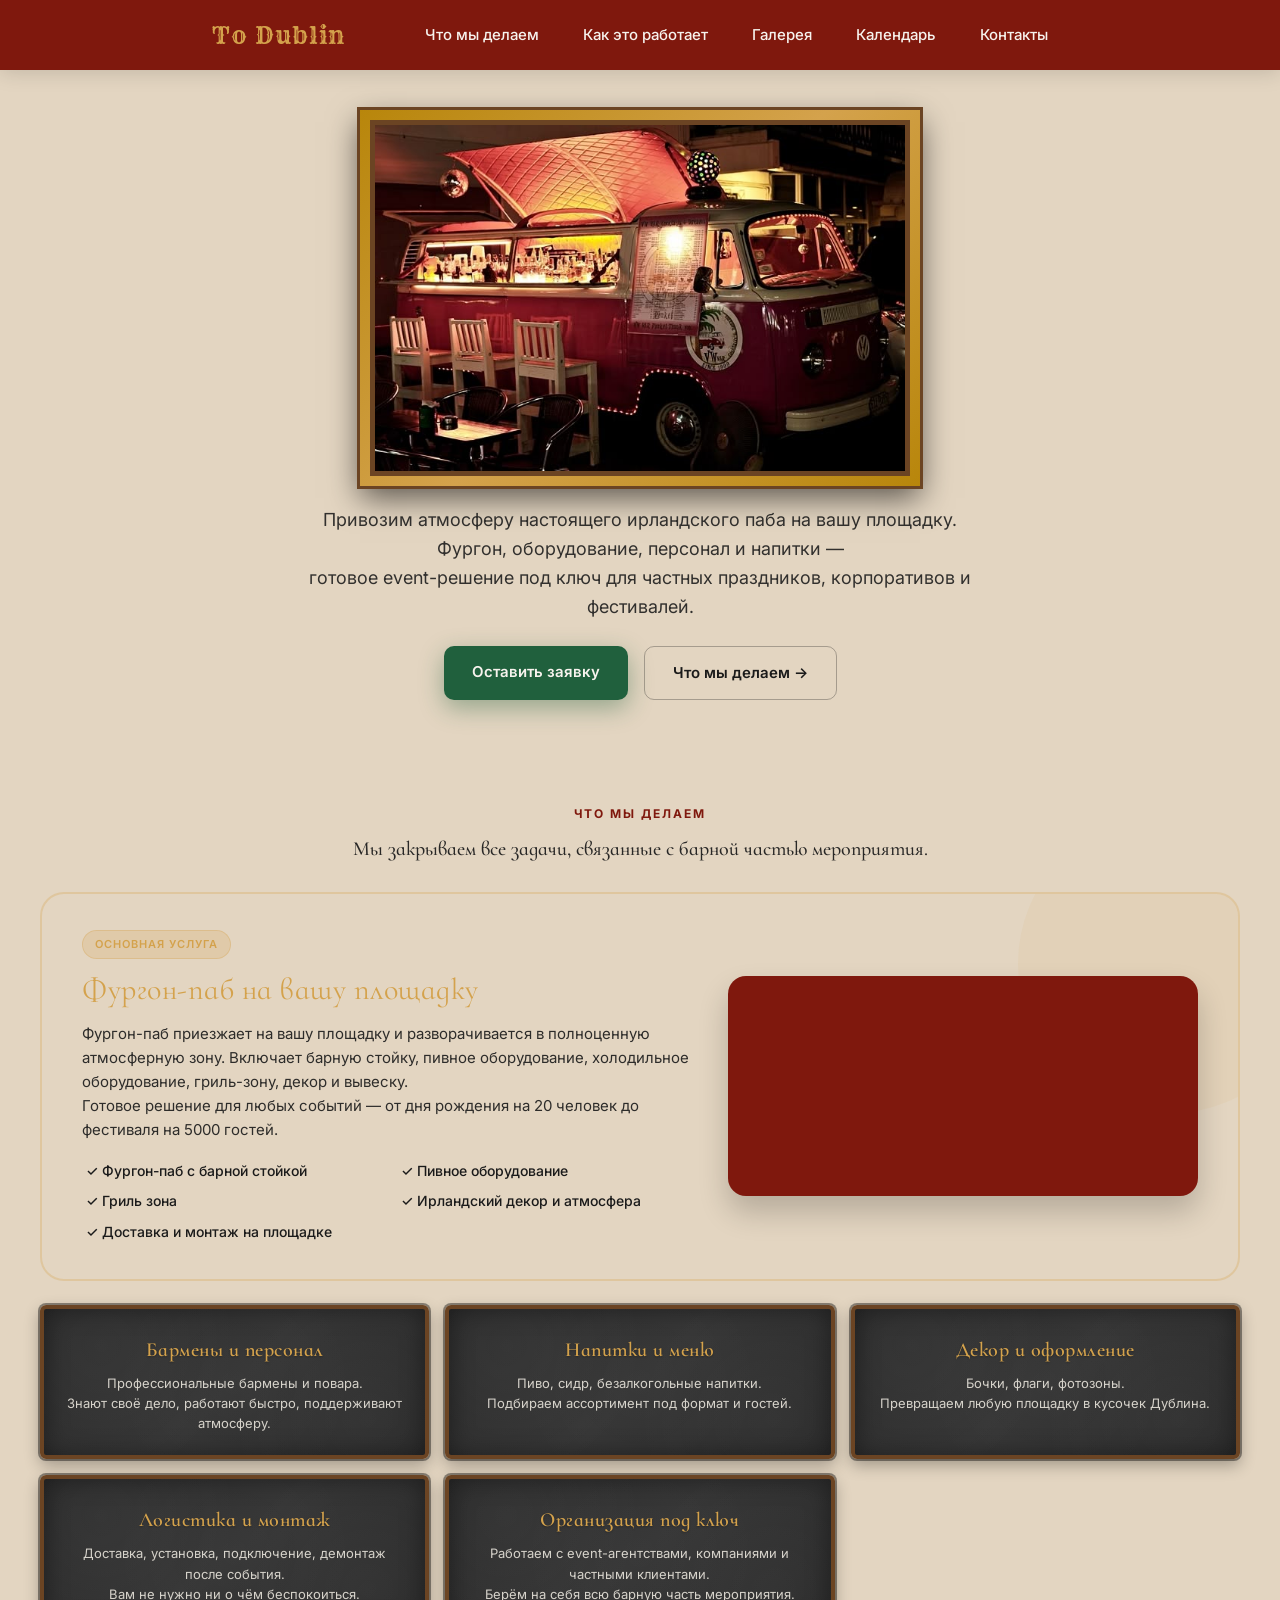
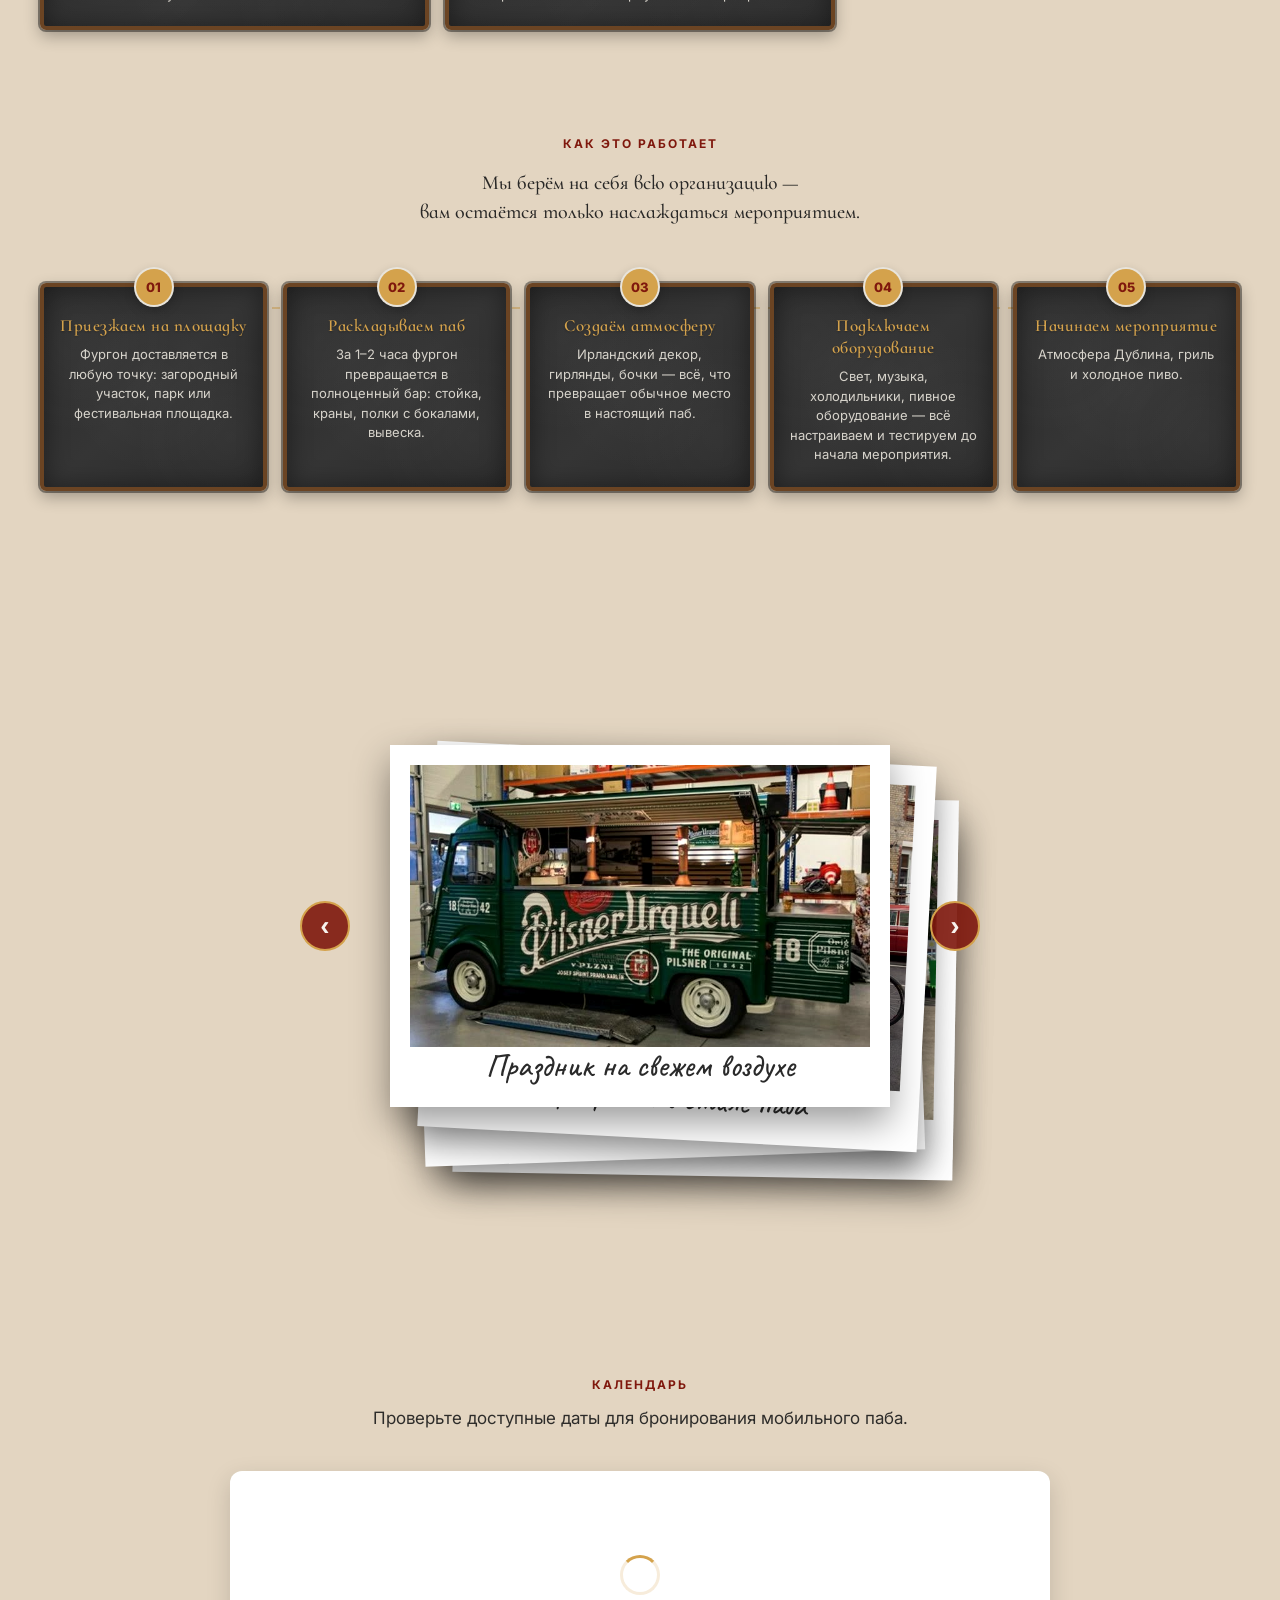
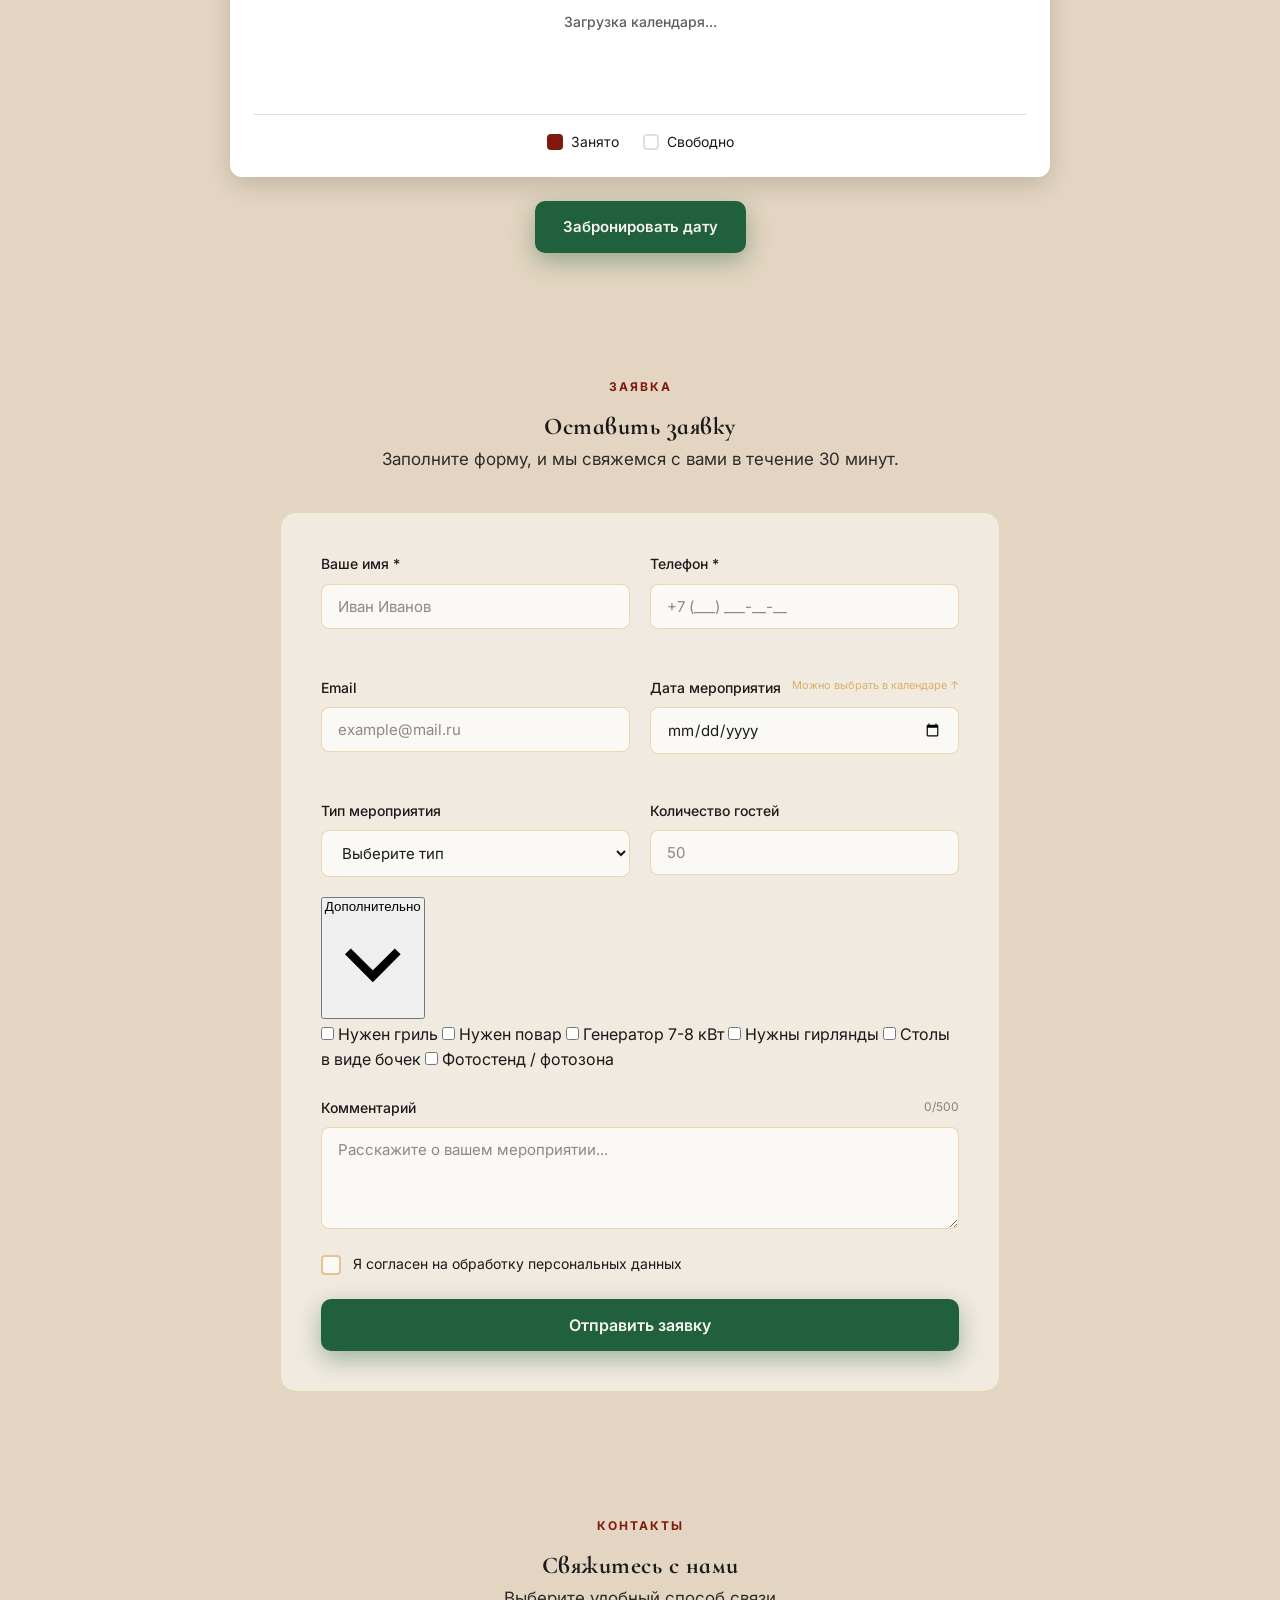
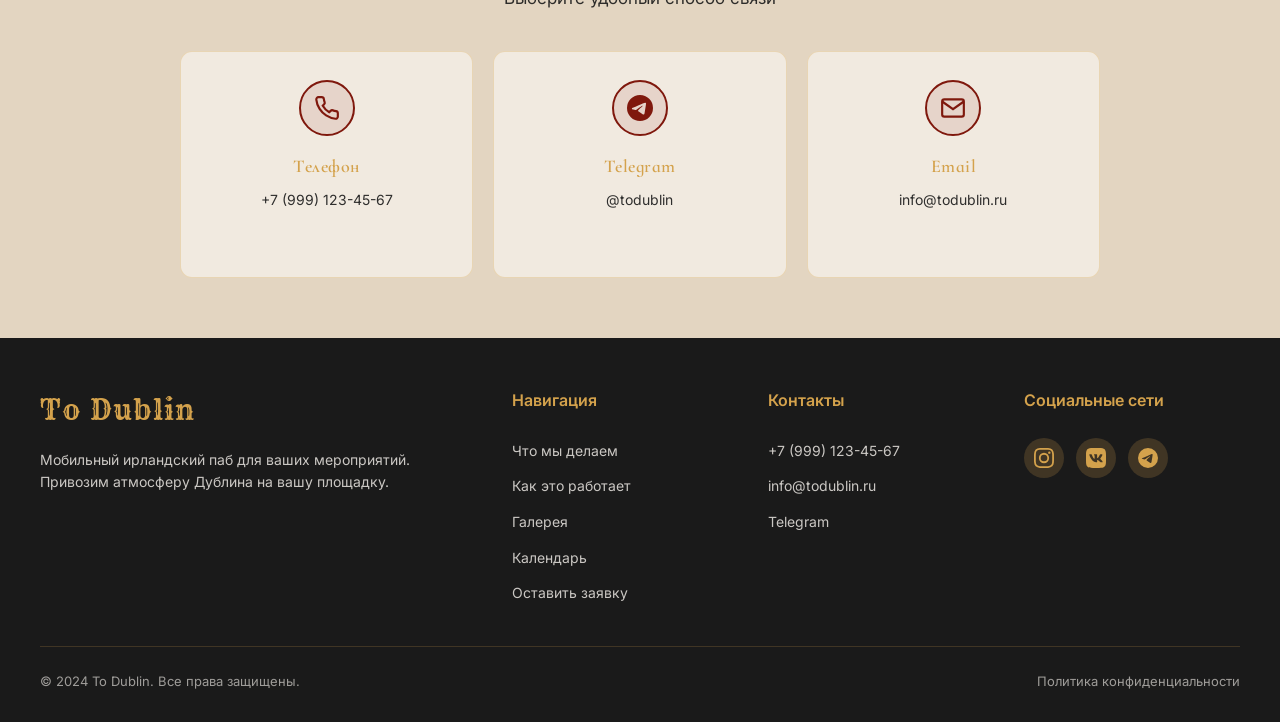
==== commit 658b28eb: "Update index.html" ====
--- a/index.html
+++ b/index.html
@@ -331,48 +331,50 @@
 
         <!-- ===== ЧЕКБОКСЫ УСЛУГ ===== -->
         <div class="request__services">
-          <label class="request__form-label request__services-title">Дополнительно</label>
-          <div class="request__services-grid">
-            <label class="service-card">
-              <input type="checkbox" name="services" value="grill" class="service-card__input">
-              <span class="service-card__icon">🔥</span>
-              <span class="service-card__text">Нужен гриль</span>
-              <span class="service-card__check">✓</span>
-            </label>
-
-            <label class="service-card">
-              <input type="checkbox" name="services" value="chef" class="service-card__input">
-              <span class="service-card__icon">👨‍🍳</span>
-              <span class="service-card__text">Нужен повар</span>
-              <span class="service-card__check">✓</span>
-            </label>
-
-            <label class="service-card">
-              <input type="checkbox" name="services" value="generator" class="service-card__input">
-              <span class="service-card__icon">⚡</span>
-              <span class="service-card__text">Генератор 7-8 кВт</span>
-              <span class="service-card__check">✓</span>
-            </label>
-
-            <label class="service-card">
-              <input type="checkbox" name="services" value="garlands" class="service-card__input">
-              <span class="service-card__icon">💡</span>
-              <span class="service-card__text">Нужны гирлянды</span>
-              <span class="service-card__check">✓</span>
-            </label>
-
-            <label class="service-card">
-              <input type="checkbox" name="services" value="barrel_tables" class="service-card__input">
-              <span class="service-card__icon">🍺</span>
-              <span class="service-card__text">Столы в виде бочек</span>
-              <span class="service-card__check">✓</span>
-            </label>
-
-            <label class="service-card">
-              <input type="checkbox" name="services" value="photo_zone" class="service-card__input">
-              <span class="service-card__icon">📸</span>
-              <span class="service-card__text">Фотостенд / фотозона</span>
-              <span class="service-card__check">✓</span>
+          <button type="button" class="services-toggle" id="servicesToggle">
+            <span class="services-toggle__text">Дополнительно</span>
+            <span class="services-toggle__arrow">
+              <svg viewBox="0 0 24 24" fill="none" stroke="currentColor" stroke-width="2">
+                <polyline points="6 9 12 15 18 9"/>
+              </svg>
+            </span>
+          </button>
+          
+          <div class="services-list" id="servicesList">
+            <label class="service-item">
+              <input type="checkbox" name="services" value="grill" class="service-item__input" id="serviceGrill">
+              <span class="service-item__check"></span>
+              <span class="service-item__text">Нужен гриль</span>
+            </label>
+
+            <label class="service-item">
+              <input type="checkbox" name="services" value="chef" class="service-item__input" id="serviceChef">
+              <span class="service-item__check"></span>
+              <span class="service-item__text">Нужен повар</span>
+            </label>
+
+            <label class="service-item">
+              <input type="checkbox" name="services" value="generator" class="service-item__input">
+              <span class="service-item__check"></span>
+              <span class="service-item__text">Генератор 7-8 кВт</span>
+            </label>
+
+            <label class="service-item">
+              <input type="checkbox" name="services" value="garlands" class="service-item__input">
+              <span class="service-item__check"></span>
+              <span class="service-item__text">Нужны гирлянды</span>
+            </label>
+
+            <label class="service-item">
+              <input type="checkbox" name="services" value="barrel_tables" class="service-item__input">
+              <span class="service-item__check"></span>
+              <span class="service-item__text">Столы в виде бочек</span>
+            </label>
+
+            <label class="service-item">
+              <input type="checkbox" name="services" value="photo_zone" class="service-item__input">
+              <span class="service-item__check"></span>
+              <span class="service-item__text">Фотостенд / фотозона</span>
             </label>
           </div>
         </div>
--- a/styles.css
+++ b/styles.css
@@ -1363,6 +1363,283 @@
   height: 24px;
 }
 
+/* ===== TOAST УВЕДОМЛЕНИЯ ===== */
+.toast-container {
+  position: fixed;
+  top: 100px;
+  right: 30px;
+  z-index: 10001;
+  display: flex;
+  flex-direction: column;
+  gap: 12px;
+  pointer-events: none;
+}
+
+.toast {
+  background: #fff;
+  border-radius: 10px;
+  padding: 16px 20px;
+  box-shadow: 0 10px 30px rgba(0, 0, 0, 0.2);
+  display: flex;
+  align-items: center;
+  gap: 12px;
+  min-width: 300px;
+  max-width: 420px;
+  border-left: 4px solid var(--gold);
+  animation: toastIn 0.4s cubic-bezier(0.25, 0.8, 0.25, 1);
+  pointer-events: auto;
+}
+
+.toast--success { border-left-color: var(--accent); }
+.toast--error { border-left-color: var(--primary); }
+.toast--info { border-left-color: var(--gold); }
+
+.toast.hiding {
+  animation: toastOut 0.3s ease forwards;
+}
+
+@keyframes toastIn {
+  from { transform: translateX(120%); opacity: 0; }
+  to { transform: translateX(0); opacity: 1; }
+}
+
+@keyframes toastOut {
+  to { transform: translateX(120%); opacity: 0; }
+}
+
+.toast__icon {
+  width: 36px;
+  height: 36px;
+  border-radius: 50%;
+  display: flex;
+  align-items: center;
+  justify-content: center;
+  flex-shrink: 0;
+  background: rgba(212, 162, 76, 0.15);
+  color: var(--gold);
+  font-size: 18px;
+  font-weight: 700;
+}
+
+.toast--success .toast__icon {
+  background: rgba(32, 96, 61, 0.15);
+  color: var(--accent);
+}
+
+.toast--error .toast__icon {
+  background: rgba(127, 24, 13, 0.15);
+  color: var(--primary);
+}
+
+.toast__content { flex: 1; }
+
+.toast__title {
+  font-size: 15px;
+  font-weight: 600;
+  color: var(--text);
+  margin-bottom: 2px;
+}
+
+.toast__message {
+  font-size: 13px;
+  color: var(--text);
+  opacity: 0.75;
+  line-height: 1.4;
+}
+
+.toast__close {
+  background: transparent;
+  border: none;
+  color: var(--text);
+  opacity: 0.4;
+  cursor: pointer;
+  font-size: 18px;
+  padding: 4px;
+  transition: opacity 0.2s;
+}
+
+.toast__close:hover { opacity: 1; }
+
+/* ===== ВАЛИДАЦИЯ ФОРМЫ ===== */
+.request__form-error {
+  display: block;
+  font-size: 12px;
+  color: var(--primary);
+  margin-top: 4px;
+  min-height: 16px;
+  opacity: 0;
+  transform: translateY(-4px);
+  transition: all 0.2s;
+}
+
+.request__form-error.visible {
+  opacity: 1;
+  transform: translateY(0);
+}
+
+.request__form-input.invalid,
+.request__form-textarea.invalid {
+  border-color: var(--primary);
+  background: rgba(127, 24, 13, 0.05);
+}
+
+.request__form-input.valid,
+.request__form-textarea.valid {
+  border-color: var(--accent);
+}
+
+.request__form-input.highlighted {
+  animation: highlightPulse 2s ease;
+  border-color: var(--gold);
+  box-shadow: 0 0 0 3px rgba(212, 162, 76, 0.3);
+}
+
+@keyframes highlightPulse {
+  0%, 100% { box-shadow: 0 0 0 3px rgba(212, 162, 76, 0.3); }
+  50% { box-shadow: 0 0 0 6px rgba(212, 162, 76, 0.5); }
+}
+
+.request__form-hint {
+  float: right;
+  font-size: 11px;
+  color: var(--gold);
+  font-weight: 400;
+  opacity: 0.8;
+}
+
+.request__form-counter {
+  float: right;
+  font-size: 12px;
+  color: var(--text);
+  opacity: 0.5;
+  font-weight: 400;
+}
+
+/* ===== СПИННЕР КНОПКИ ===== */
+.request__form-submit {
+  position: relative;
+  display: flex;
+  align-items: center;
+  justify-content: center;
+  gap: 10px;
+  min-height: 52px;
+}
+
+.request__form-submit.loading .request__btn-text {
+  opacity: 0.6;
+}
+
+.request__btn-spinner {
+  display: none;
+  width: 18px;
+  height: 18px;
+  border: 2px solid rgba(247, 243, 238, 0.3);
+  border-top-color: var(--light);
+  border-radius: 50%;
+  animation: spin 0.8s linear infinite;
+}
+
+.request__form-submit.loading .request__btn-spinner {
+  display: block;
+}
+
+.request__form-submit.loading {
+  pointer-events: none;
+  opacity: 0.85;
+}
+
+/* ===== ЧЕКБОКСЫ УСЛУГ ===== */
+.request__services {
+  margin-bottom: 24px;
+}
+
+.request__services-title {
+  display: block;
+  margin-bottom: 12px;
+}
+
+.request__services-grid {
+  display: grid;
+  grid-template-columns: repeat(3, 1fr);
+  gap: 12px;
+}
+
+.service-card {
+  position: relative;
+  display: flex;
+  align-items: center;
+  gap: 10px;
+  padding: 14px 16px;
+  background: rgba(255, 255, 255, 0.5);
+  border: 2px solid rgba(212, 162, 76, 0.3);
+  border-radius: 10px;
+  cursor: pointer;
+  transition: all 0.2s;
+  user-select: none;
+}
+
+.service-card:hover {
+  background: rgba(255, 255, 255, 0.7);
+  border-color: var(--gold);
+  transform: translateY(-2px);
+}
+
+.service-card__input {
+  position: absolute;
+  opacity: 0;
+  pointer-events: none;
+}
+
+.service-card__icon {
+  font-size: 22px;
+  flex-shrink: 0;
+  transition: transform 0.2s;
+}
+
+.service-card__text {
+  flex: 1;
+  font-size: 13px;
+  font-weight: 500;
+  color: var(--text);
+  line-height: 1.3;
+}
+
+.service-card__check {
+  width: 22px;
+  height: 22px;
+  border: 2px solid rgba(212, 162, 76, 0.5);
+  border-radius: 50%;
+  display: flex;
+  align-items: center;
+  justify-content: center;
+  font-size: 12px;
+  font-weight: 700;
+  color: transparent;
+  background: rgba(255, 255, 255, 0.7);
+  transition: all 0.2s;
+  flex-shrink: 0;
+}
+
+.service-card__input:checked ~ .service-card__icon {
+  transform: scale(1.15);
+}
+
+.service-card__input:checked ~ .service-card__check {
+  background: var(--gold);
+  border-color: var(--gold);
+  color: var(--primary);
+}
+
+.service-card__input:checked ~ .service-card__text {
+  color: var(--primary);
+  font-weight: 600;
+}
+
+.service-card:has(.service-card__input:checked) {
+  background: rgba(212, 162, 76, 0.15);
+  border-color: var(--gold);
+}
+
 /* ===== АНИМАЦИИ ===== */
 @keyframes neonPulse {
   0%, 100% {
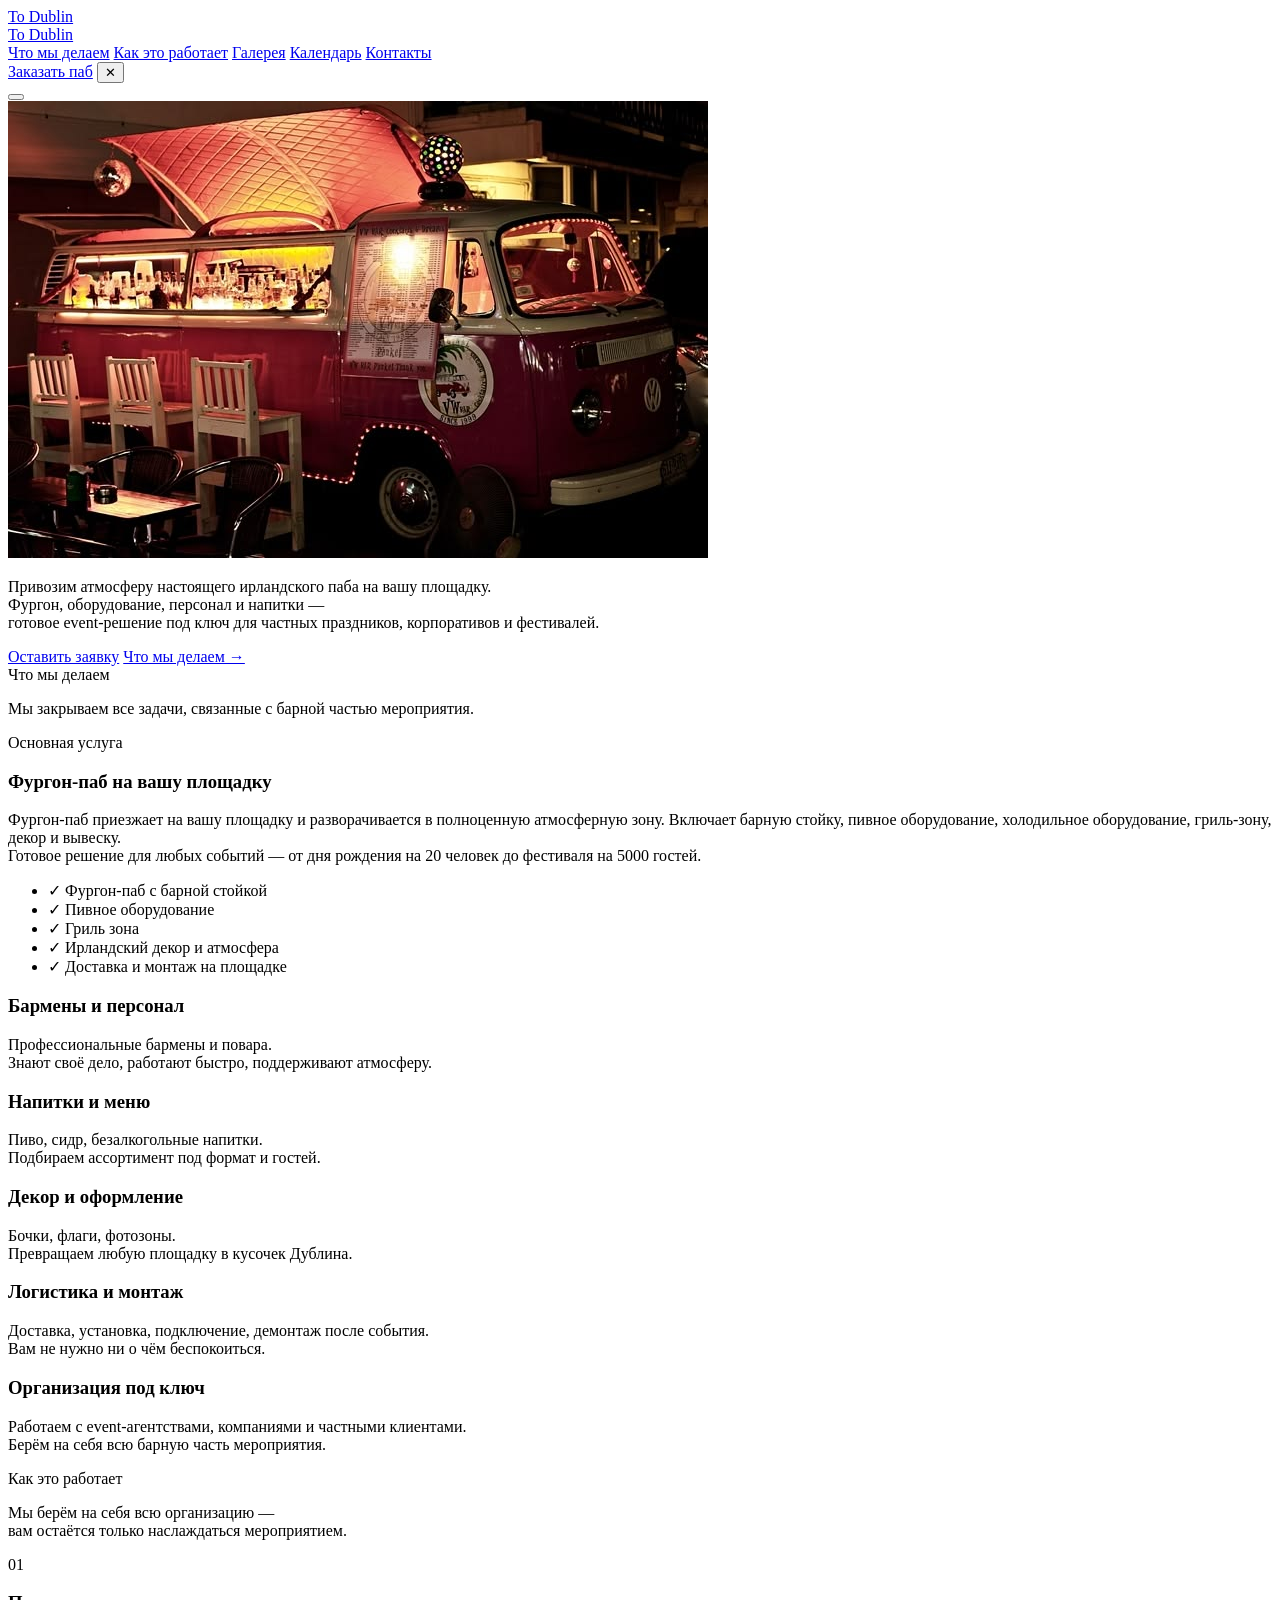
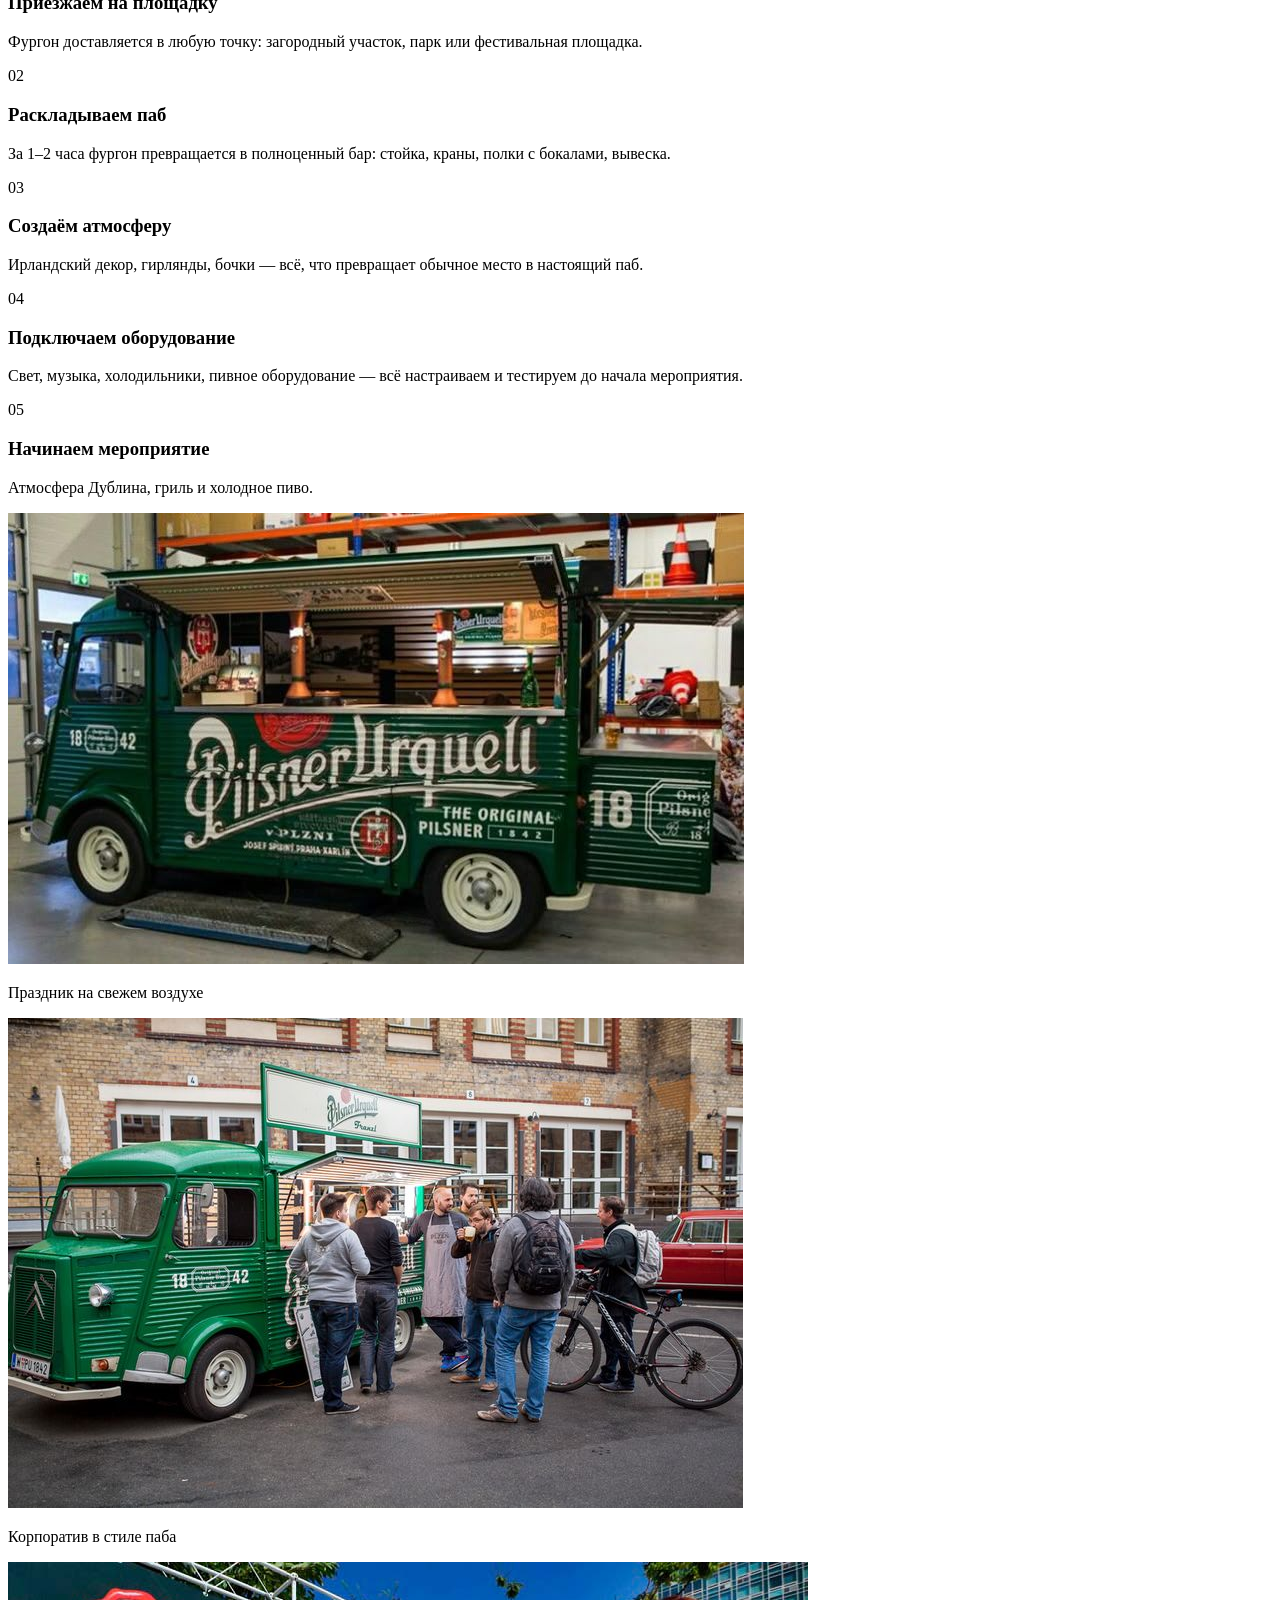
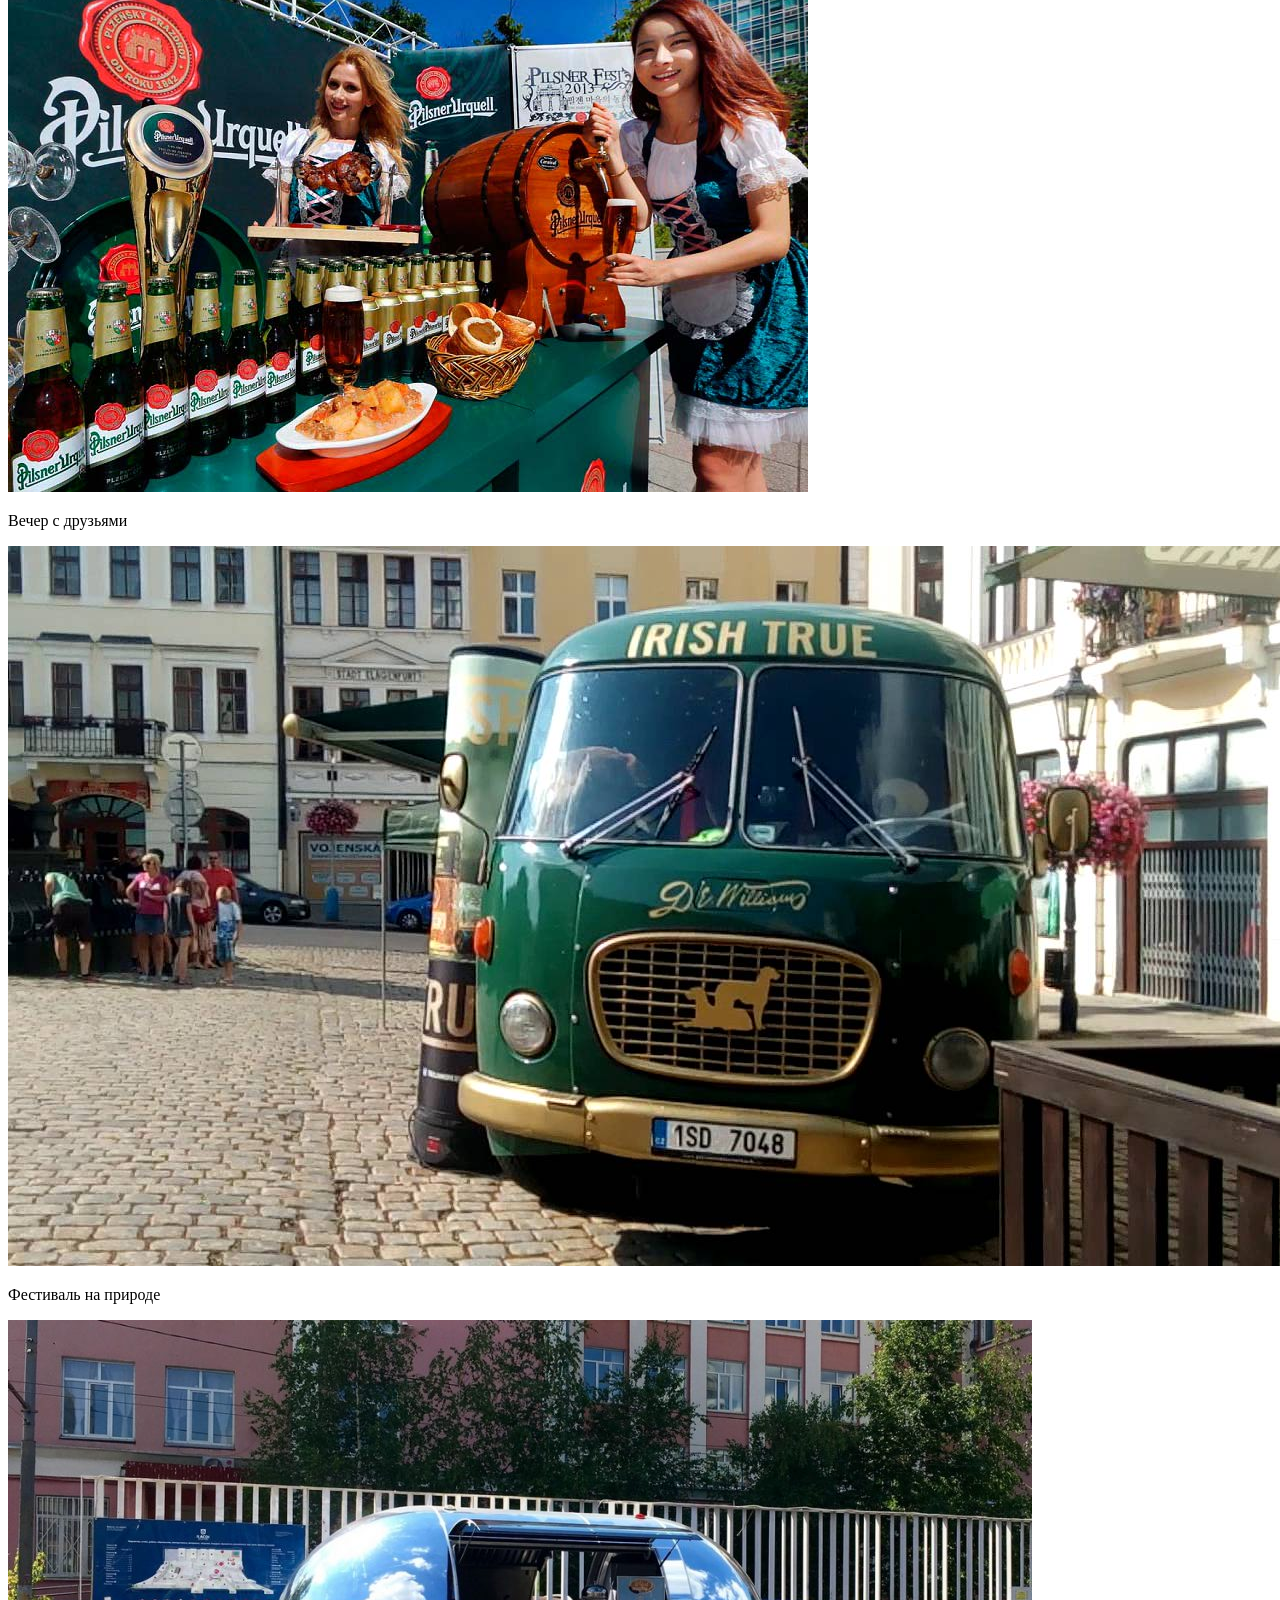
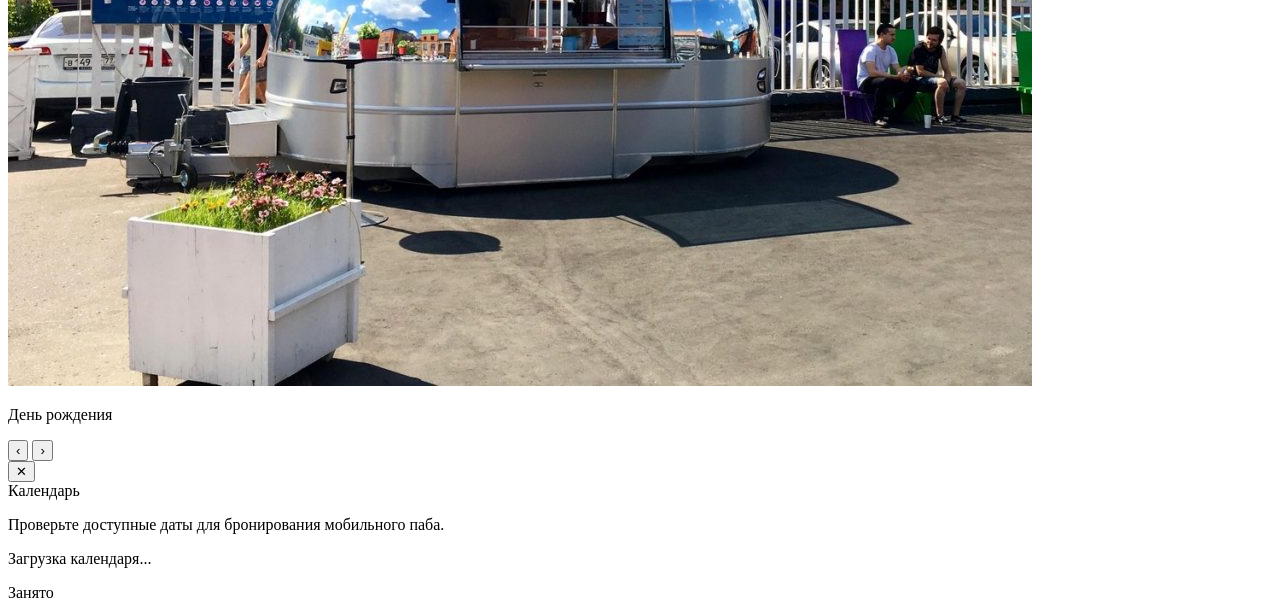
==== commit db456d10: "Update index.html" ====
--- a/index.html
+++ b/index.html
@@ -334,48 +334,47 @@
           <button type="button" class="services-toggle" id="servicesToggle">
             <span class="services-toggle__text">Дополнительно</span>
             <span class="services-toggle__arrow">
-              <svg viewBox="0 0 24 24" fill="none" stroke="currentColor" stroke-width="2">
+              <svg viewBox="0 0 24 24" fill="none" stroke="currentColor" stroke-width="2" width="20" height="20">
                 <polyline points="6 9 12 15 18 9"/>
               </svg>
             </span>
           </button>
           
           <div class="services-list" id="servicesList">
-            <label class="service-item">
-              <input type="checkbox" name="services" value="grill" class="service-item__input" id="serviceGrill">
-              <span class="service-item__check"></span>
-              <span class="service-item__text">Нужен гриль</span>
-            </label>
-
-            <label class="service-item">
-              <input type="checkbox" name="services" value="chef" class="service-item__input" id="serviceChef">
-              <span class="service-item__check"></span>
-              <span class="service-item__text">Нужен повар</span>
-            </label>
-
-            <label class="service-item">
-              <input type="checkbox" name="services" value="generator" class="service-item__input">
-              <span class="service-item__check"></span>
-              <span class="service-item__text">Генератор 7-8 кВт</span>
-            </label>
-
-            <label class="service-item">
-              <input type="checkbox" name="services" value="garlands" class="service-item__input">
-              <span class="service-item__check"></span>
-              <span class="service-item__text">Нужны гирлянды</span>
-            </label>
-
-            <label class="service-item">
-              <input type="checkbox" name="services" value="barrel_tables" class="service-item__input">
-              <span class="service-item__check"></span>
-              <span class="service-item__text">Столы в виде бочек</span>
-            </label>
-
-            <label class="service-item">
-              <input type="checkbox" name="services" value="photo_zone" class="service-item__input">
-              <span class="service-item__check"></span>
-              <span class="service-item__text">Фотостенд / фотозона</span>
-            </label>
+            <div class="services-chips">
+              <div class="chip" data-value="grill" id="chipGrill">
+                <span class="chip__text">Нужен гриль</span>
+              </div>
+        
+              <div class="chip chip--disabled" data-value="chef" id="chipChef">
+                <span class="chip__text">Нужен повар</span>
+                <span class="chip__hint">Доступно при выборе гриля</span>
+              </div>
+        
+              <div class="chip" data-value="generator">
+                <span class="chip__text">Генератор 7-8 кВт</span>
+              </div>
+        
+              <div class="chip" data-value="garlands">
+                <span class="chip__text">Нужны гирлянды</span>
+              </div>
+        
+              <div class="chip" data-value="barrel_tables">
+                <span class="chip__text">Столы в виде бочек</span>
+              </div>
+        
+              <div class="chip" data-value="photo_zone">
+                <span class="chip__text">Фотостенд / фотозона</span>
+              </div>
+            </div>
+            
+            <!-- Скрытые чекбоксы для отправки формы -->
+            <input type="checkbox" name="services" value="grill" class="service-item__input" id="serviceGrill" style="display:none">
+            <input type="checkbox" name="services" value="chef" class="service-item__input" id="serviceChef" style="display:none">
+            <input type="checkbox" name="services" value="generator" class="service-item__input" style="display:none">
+            <input type="checkbox" name="services" value="garlands" class="service-item__input" style="display:none">
+            <input type="checkbox" name="services" value="barrel_tables" class="service-item__input" style="display:none">
+            <input type="checkbox" name="services" value="photo_zone" class="service-item__input" style="display:none">
           </div>
         </div>
 
--- a/styles.css
+++ b/styles.css
@@ -1105,11 +1105,347 @@
   transform: rotate(45deg);
 }
 
+/* ===== ВАЛИДАЦИЯ ФОРМЫ ===== */
+.request__form-error {
+  display: block;
+  font-size: 12px;
+  color: var(--primary);
+  margin-top: 4px;
+  min-height: 16px;
+  opacity: 0;
+  transform: translateY(-4px);
+  transition: all 0.2s;
+}
+
+.request__form-error.visible {
+  opacity: 1;
+  transform: translateY(0);
+}
+
+.request__form-input.invalid,
+.request__form-textarea.invalid {
+  border-color: var(--primary);
+  background: rgba(127, 24, 13, 0.05);
+}
+
+.request__form-input.valid,
+.request__form-textarea.valid {
+  border-color: var(--accent);
+}
+
+.request__form-input.highlighted {
+  animation: highlightPulse 2s ease;
+  border-color: var(--gold);
+  box-shadow: 0 0 0 3px rgba(212, 162, 76, 0.3);
+}
+
+@keyframes highlightPulse {
+  0%, 100% { box-shadow: 0 0 0 3px rgba(212, 162, 76, 0.3); }
+  50% { box-shadow: 0 0 0 6px rgba(212, 162, 76, 0.5); }
+}
+
+.request__form-hint {
+  float: right;
+  font-size: 11px;
+  color: var(--gold);
+  font-weight: 400;
+  opacity: 0.8;
+}
+
+.request__form-counter {
+  float: right;
+  font-size: 12px;
+  color: var(--text);
+  opacity: 0.5;
+  font-weight: 400;
+}
+
+/* ===== СПИННЕР КНОПКИ ===== */
 .request__form-submit {
+  position: relative;
+  display: flex;
+  align-items: center;
+  justify-content: center;
+  gap: 10px;
+  min-height: 52px;
   width: 100%;
   padding: 16px;
   font-size: 16px;
 }
+
+.request__form-submit.loading .request__btn-text {
+  opacity: 0.6;
+}
+
+.request__btn-spinner {
+  display: none;
+  width: 18px;
+  height: 18px;
+  border: 2px solid rgba(247, 243, 238, 0.3);
+  border-top-color: var(--light);
+  border-radius: 50%;
+  animation: spin 0.8s linear infinite;
+}
+
+.request__form-submit.loading .request__btn-spinner {
+  display: block;
+}
+
+.request__form-submit.loading {
+  pointer-events: none;
+  opacity: 0.85;
+}
+
+/* ===== ЧЕКБОКСЫ УСЛУГ ===== */
+.request__services {
+  margin-bottom: 24px;
+}
+
+.services-toggle {
+  width: 100%;
+  display: flex;
+  align-items: center;
+  justify-content: space-between;
+  padding: 14px 18px;
+  background: rgba(255, 255, 255, 0.5);
+  border: 2px solid rgba(212, 162, 76, 0.3);
+  border-radius: 10px;
+  cursor: pointer;
+  transition: all 0.2s;
+  font-family: inherit;
+}
+
+.services-toggle:hover {
+  background: rgba(255, 255, 255, 0.7);
+  border-color: var(--gold);
+}
+
+.services-toggle.active {
+  border-bottom-left-radius: 0;
+  border-bottom-right-radius: 0;
+  border-bottom-color: transparent;
+}
+
+.services-toggle__text {
+  font-size: 15px;
+  font-weight: 600;
+  color: var(--text);
+}
+
+.services-toggle__arrow {
+  width: 20px;
+  height: 20px;
+  color: var(--gold);
+  transition: transform 0.3s ease;
+}
+
+.services-toggle__arrow svg {
+  width: 100%;
+  height: 100%;
+}
+
+.services-toggle.active .services-toggle__arrow {
+  transform: rotate(180deg);
+}
+
+.services-list {
+  max-height: 0;
+  overflow: hidden;
+  transition: max-height 0.4s ease;
+  background: rgba(255, 255, 255, 0.3);
+  border: 2px solid rgba(212, 162, 76, 0.3);
+  border-top: none;
+  border-bottom-left-radius: 10px;
+  border-bottom-right-radius: 10px;
+}
+
+.services-list.active {
+  max-height: 500px;
+}
+
+.service-item {
+  display: flex;
+  align-items: center;
+  gap: 12px;
+  padding: 14px 18px;
+  cursor: pointer;
+  transition: background 0.2s;
+  border-bottom: 1px solid rgba(212, 162, 76, 0.15);
+}
+
+.service-item:last-child {
+  border-bottom: none;
+}
+
+.service-item:hover {
+  background: rgba(255, 255, 255, 0.4);
+}
+
+.service-item__input {
+  position: absolute;
+  opacity: 0;
+  pointer-events: none;
+}
+
+.service-item__check {
+  width: 22px;
+  height: 22px;
+  border: 2px solid rgba(212, 162, 76, 0.5);
+  border-radius: 6px;
+  display: flex;
+  align-items: center;
+  justify-content: center;
+  flex-shrink: 0;
+  transition: all 0.2s;
+  background: rgba(255, 255, 255, 0.7);
+}
+
+.service-item__check::after {
+  content: '';
+  width: 6px;
+  height: 10px;
+  border: solid transparent;
+  border-width: 0 2px 2px 0;
+  transform: rotate(45deg) scale(0);
+  transition: transform 0.2s ease;
+  margin-top: -2px;
+}
+
+.service-item__input:checked ~ .service-item__check {
+  background: var(--gold);
+  border-color: var(--gold);
+}
+
+.service-item__input:checked ~ .service-item__check::after {
+  border-color: var(--primary);
+  transform: rotate(45deg) scale(1);
+}
+
+.service-item__text {
+  flex: 1;
+  font-size: 14px;
+  font-weight: 500;
+  color: var(--text);
+  line-height: 1.4;
+  transition: color 0.2s;
+}
+
+.service-item__input:checked ~ .service-item__text {
+  color: var(--primary);
+  font-weight: 600;
+}
+
+.service-item.disabled {
+  opacity: 0.4;
+  cursor: not-allowed;
+  pointer-events: none;
+}
+
+.service-item__hint {
+  display: block;
+  font-size: 11px;
+  color: var(--text);
+  opacity: 0.5;
+  margin-top: 2px;
+  font-weight: 400;
+}
+
+/* ===== TOAST УВЕДОМЛЕНИЯ ===== */
+.toast-container {
+  position: fixed;
+  top: 100px;
+  right: 30px;
+  z-index: 10001;
+  display: flex;
+  flex-direction: column;
+  gap: 12px;
+  pointer-events: none;
+}
+
+.toast {
+  background: #fff;
+  border-radius: 10px;
+  padding: 16px 20px;
+  box-shadow: 0 10px 30px rgba(0, 0, 0, 0.2);
+  display: flex;
+  align-items: center;
+  gap: 12px;
+  min-width: 300px;
+  max-width: 420px;
+  border-left: 4px solid var(--gold);
+  animation: toastIn 0.4s cubic-bezier(0.25, 0.8, 0.25, 1);
+  pointer-events: auto;
+}
+
+.toast--success { border-left-color: var(--accent); }
+.toast--error { border-left-color: var(--primary); }
+.toast--info { border-left-color: var(--gold); }
+
+.toast.hiding {
+  animation: toastOut 0.3s ease forwards;
+}
+
+@keyframes toastIn {
+  from { transform: translateX(120%); opacity: 0; }
+  to { transform: translateX(0); opacity: 1; }
+}
+
+@keyframes toastOut {
+  to { transform: translateX(120%); opacity: 0; }
+}
+
+.toast__icon {
+  width: 36px;
+  height: 36px;
+  border-radius: 50%;
+  display: flex;
+  align-items: center;
+  justify-content: center;
+  flex-shrink: 0;
+  background: rgba(212, 162, 76, 0.15);
+  color: var(--gold);
+  font-size: 18px;
+  font-weight: 700;
+}
+
+.toast--success .toast__icon {
+  background: rgba(32, 96, 61, 0.15);
+  color: var(--accent);
+}
+
+.toast--error .toast__icon {
+  background: rgba(127, 24, 13, 0.15);
+  color: var(--primary);
+}
+
+.toast__content { flex: 1; }
+
+.toast__title {
+  font-size: 15px;
+  font-weight: 600;
+  color: var(--text);
+  margin-bottom: 2px;
+}
+
+.toast__message {
+  font-size: 13px;
+  color: var(--text);
+  opacity: 0.75;
+  line-height: 1.4;
+}
+
+.toast__close {
+  background: transparent;
+  border: none;
+  color: var(--text);
+  opacity: 0.4;
+  cursor: pointer;
+  font-size: 18px;
+  padding: 4px;
+  transition: opacity 0.2s;
+}
+
+.toast__close:hover { opacity: 1; }
 
 /* ===== КОНТАКТЫ ===== */
 .contacts {
@@ -1361,283 +1697,6 @@
 .scroll-top svg {
   width: 24px;
   height: 24px;
-}
-
-/* ===== TOAST УВЕДОМЛЕНИЯ ===== */
-.toast-container {
-  position: fixed;
-  top: 100px;
-  right: 30px;
-  z-index: 10001;
-  display: flex;
-  flex-direction: column;
-  gap: 12px;
-  pointer-events: none;
-}
-
-.toast {
-  background: #fff;
-  border-radius: 10px;
-  padding: 16px 20px;
-  box-shadow: 0 10px 30px rgba(0, 0, 0, 0.2);
-  display: flex;
-  align-items: center;
-  gap: 12px;
-  min-width: 300px;
-  max-width: 420px;
-  border-left: 4px solid var(--gold);
-  animation: toastIn 0.4s cubic-bezier(0.25, 0.8, 0.25, 1);
-  pointer-events: auto;
-}
-
-.toast--success { border-left-color: var(--accent); }
-.toast--error { border-left-color: var(--primary); }
-.toast--info { border-left-color: var(--gold); }
-
-.toast.hiding {
-  animation: toastOut 0.3s ease forwards;
-}
-
-@keyframes toastIn {
-  from { transform: translateX(120%); opacity: 0; }
-  to { transform: translateX(0); opacity: 1; }
-}
-
-@keyframes toastOut {
-  to { transform: translateX(120%); opacity: 0; }
-}
-
-.toast__icon {
-  width: 36px;
-  height: 36px;
-  border-radius: 50%;
-  display: flex;
-  align-items: center;
-  justify-content: center;
-  flex-shrink: 0;
-  background: rgba(212, 162, 76, 0.15);
-  color: var(--gold);
-  font-size: 18px;
-  font-weight: 700;
-}
-
-.toast--success .toast__icon {
-  background: rgba(32, 96, 61, 0.15);
-  color: var(--accent);
-}
-
-.toast--error .toast__icon {
-  background: rgba(127, 24, 13, 0.15);
-  color: var(--primary);
-}
-
-.toast__content { flex: 1; }
-
-.toast__title {
-  font-size: 15px;
-  font-weight: 600;
-  color: var(--text);
-  margin-bottom: 2px;
-}
-
-.toast__message {
-  font-size: 13px;
-  color: var(--text);
-  opacity: 0.75;
-  line-height: 1.4;
-}
-
-.toast__close {
-  background: transparent;
-  border: none;
-  color: var(--text);
-  opacity: 0.4;
-  cursor: pointer;
-  font-size: 18px;
-  padding: 4px;
-  transition: opacity 0.2s;
-}
-
-.toast__close:hover { opacity: 1; }
-
-/* ===== ВАЛИДАЦИЯ ФОРМЫ ===== */
-.request__form-error {
-  display: block;
-  font-size: 12px;
-  color: var(--primary);
-  margin-top: 4px;
-  min-height: 16px;
-  opacity: 0;
-  transform: translateY(-4px);
-  transition: all 0.2s;
-}
-
-.request__form-error.visible {
-  opacity: 1;
-  transform: translateY(0);
-}
-
-.request__form-input.invalid,
-.request__form-textarea.invalid {
-  border-color: var(--primary);
-  background: rgba(127, 24, 13, 0.05);
-}
-
-.request__form-input.valid,
-.request__form-textarea.valid {
-  border-color: var(--accent);
-}
-
-.request__form-input.highlighted {
-  animation: highlightPulse 2s ease;
-  border-color: var(--gold);
-  box-shadow: 0 0 0 3px rgba(212, 162, 76, 0.3);
-}
-
-@keyframes highlightPulse {
-  0%, 100% { box-shadow: 0 0 0 3px rgba(212, 162, 76, 0.3); }
-  50% { box-shadow: 0 0 0 6px rgba(212, 162, 76, 0.5); }
-}
-
-.request__form-hint {
-  float: right;
-  font-size: 11px;
-  color: var(--gold);
-  font-weight: 400;
-  opacity: 0.8;
-}
-
-.request__form-counter {
-  float: right;
-  font-size: 12px;
-  color: var(--text);
-  opacity: 0.5;
-  font-weight: 400;
-}
-
-/* ===== СПИННЕР КНОПКИ ===== */
-.request__form-submit {
-  position: relative;
-  display: flex;
-  align-items: center;
-  justify-content: center;
-  gap: 10px;
-  min-height: 52px;
-}
-
-.request__form-submit.loading .request__btn-text {
-  opacity: 0.6;
-}
-
-.request__btn-spinner {
-  display: none;
-  width: 18px;
-  height: 18px;
-  border: 2px solid rgba(247, 243, 238, 0.3);
-  border-top-color: var(--light);
-  border-radius: 50%;
-  animation: spin 0.8s linear infinite;
-}
-
-.request__form-submit.loading .request__btn-spinner {
-  display: block;
-}
-
-.request__form-submit.loading {
-  pointer-events: none;
-  opacity: 0.85;
-}
-
-/* ===== ЧЕКБОКСЫ УСЛУГ ===== */
-.request__services {
-  margin-bottom: 24px;
-}
-
-.request__services-title {
-  display: block;
-  margin-bottom: 12px;
-}
-
-.request__services-grid {
-  display: grid;
-  grid-template-columns: repeat(3, 1fr);
-  gap: 12px;
-}
-
-.service-card {
-  position: relative;
-  display: flex;
-  align-items: center;
-  gap: 10px;
-  padding: 14px 16px;
-  background: rgba(255, 255, 255, 0.5);
-  border: 2px solid rgba(212, 162, 76, 0.3);
-  border-radius: 10px;
-  cursor: pointer;
-  transition: all 0.2s;
-  user-select: none;
-}
-
-.service-card:hover {
-  background: rgba(255, 255, 255, 0.7);
-  border-color: var(--gold);
-  transform: translateY(-2px);
-}
-
-.service-card__input {
-  position: absolute;
-  opacity: 0;
-  pointer-events: none;
-}
-
-.service-card__icon {
-  font-size: 22px;
-  flex-shrink: 0;
-  transition: transform 0.2s;
-}
-
-.service-card__text {
-  flex: 1;
-  font-size: 13px;
-  font-weight: 500;
-  color: var(--text);
-  line-height: 1.3;
-}
-
-.service-card__check {
-  width: 22px;
-  height: 22px;
-  border: 2px solid rgba(212, 162, 76, 0.5);
-  border-radius: 50%;
-  display: flex;
-  align-items: center;
-  justify-content: center;
-  font-size: 12px;
-  font-weight: 700;
-  color: transparent;
-  background: rgba(255, 255, 255, 0.7);
-  transition: all 0.2s;
-  flex-shrink: 0;
-}
-
-.service-card__input:checked ~ .service-card__icon {
-  transform: scale(1.15);
-}
-
-.service-card__input:checked ~ .service-card__check {
-  background: var(--gold);
-  border-color: var(--gold);
-  color: var(--primary);
-}
-
-.service-card__input:checked ~ .service-card__text {
-  color: var(--primary);
-  font-weight: 600;
-}
-
-.service-card:has(.service-card__input:checked) {
-  background: rgba(212, 162, 76, 0.15);
-  border-color: var(--gold);
 }
 
 /* ===== АНИМАЦИИ ===== */
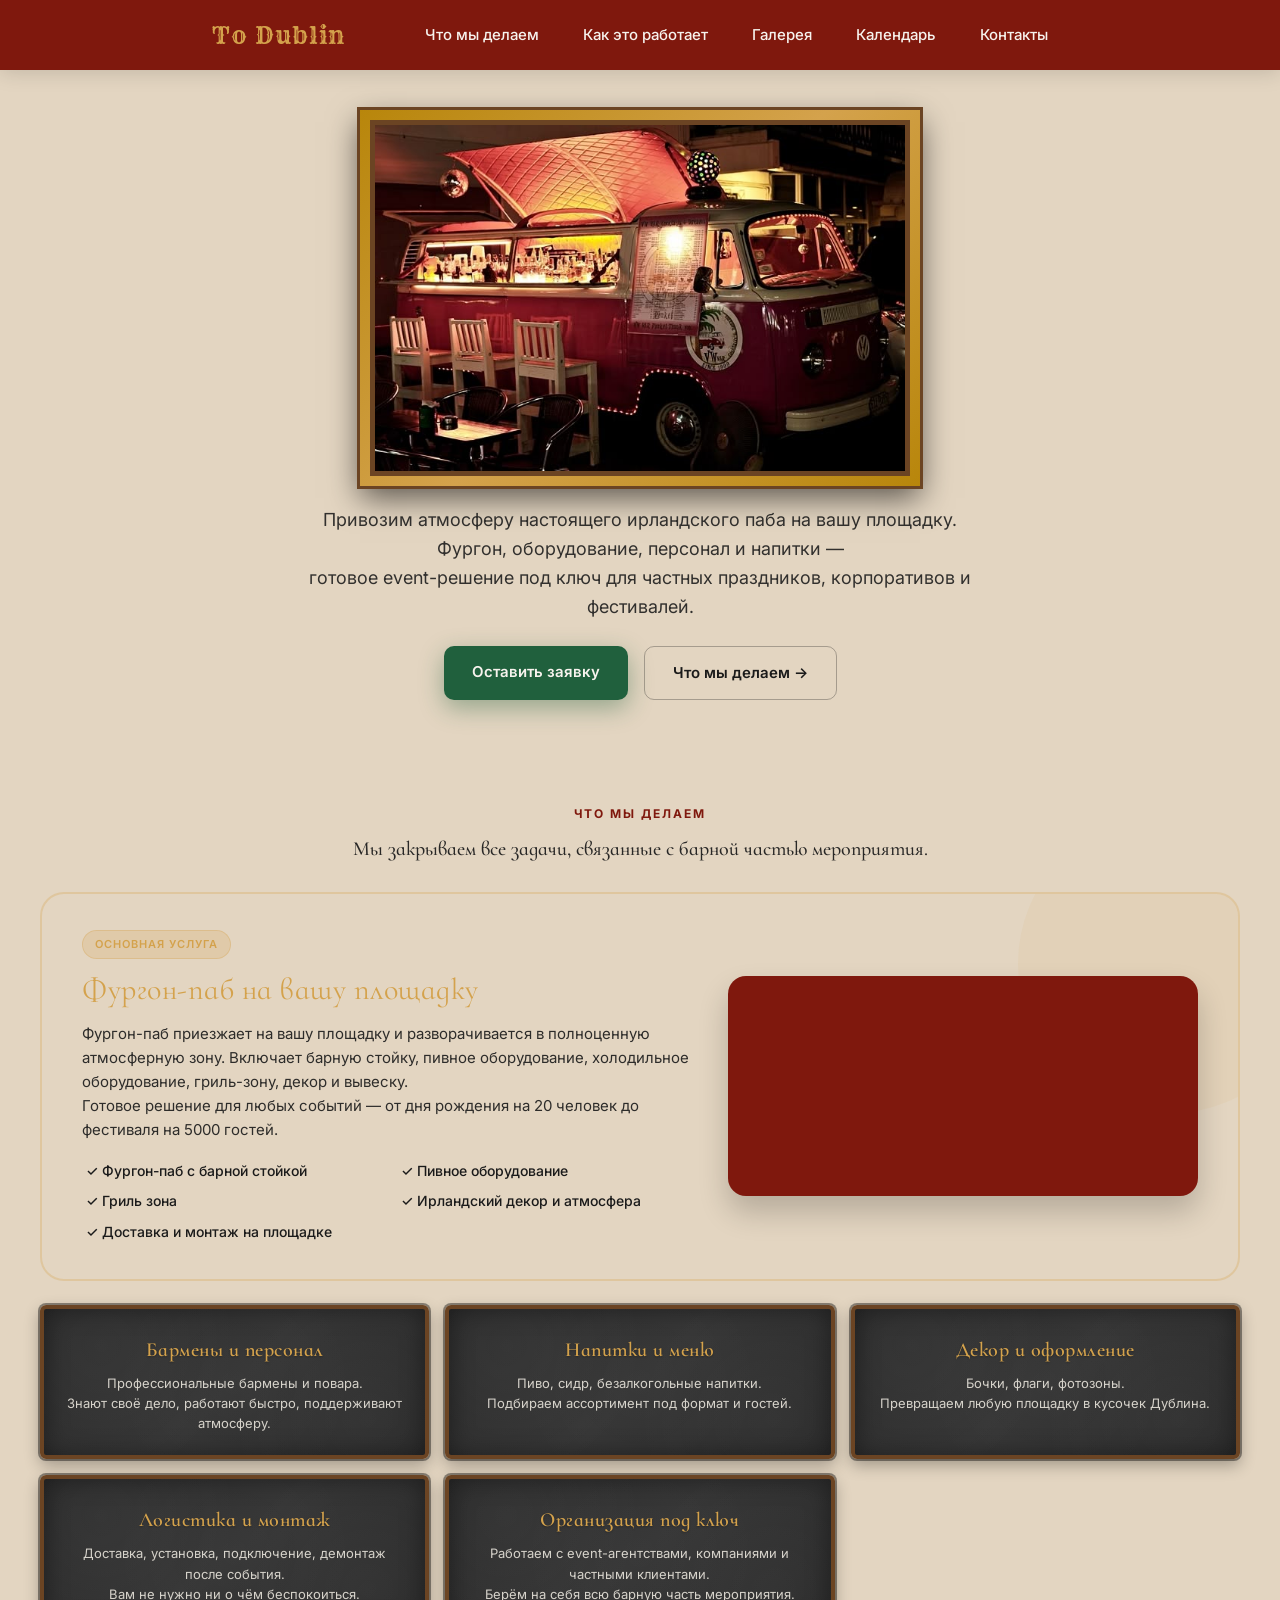
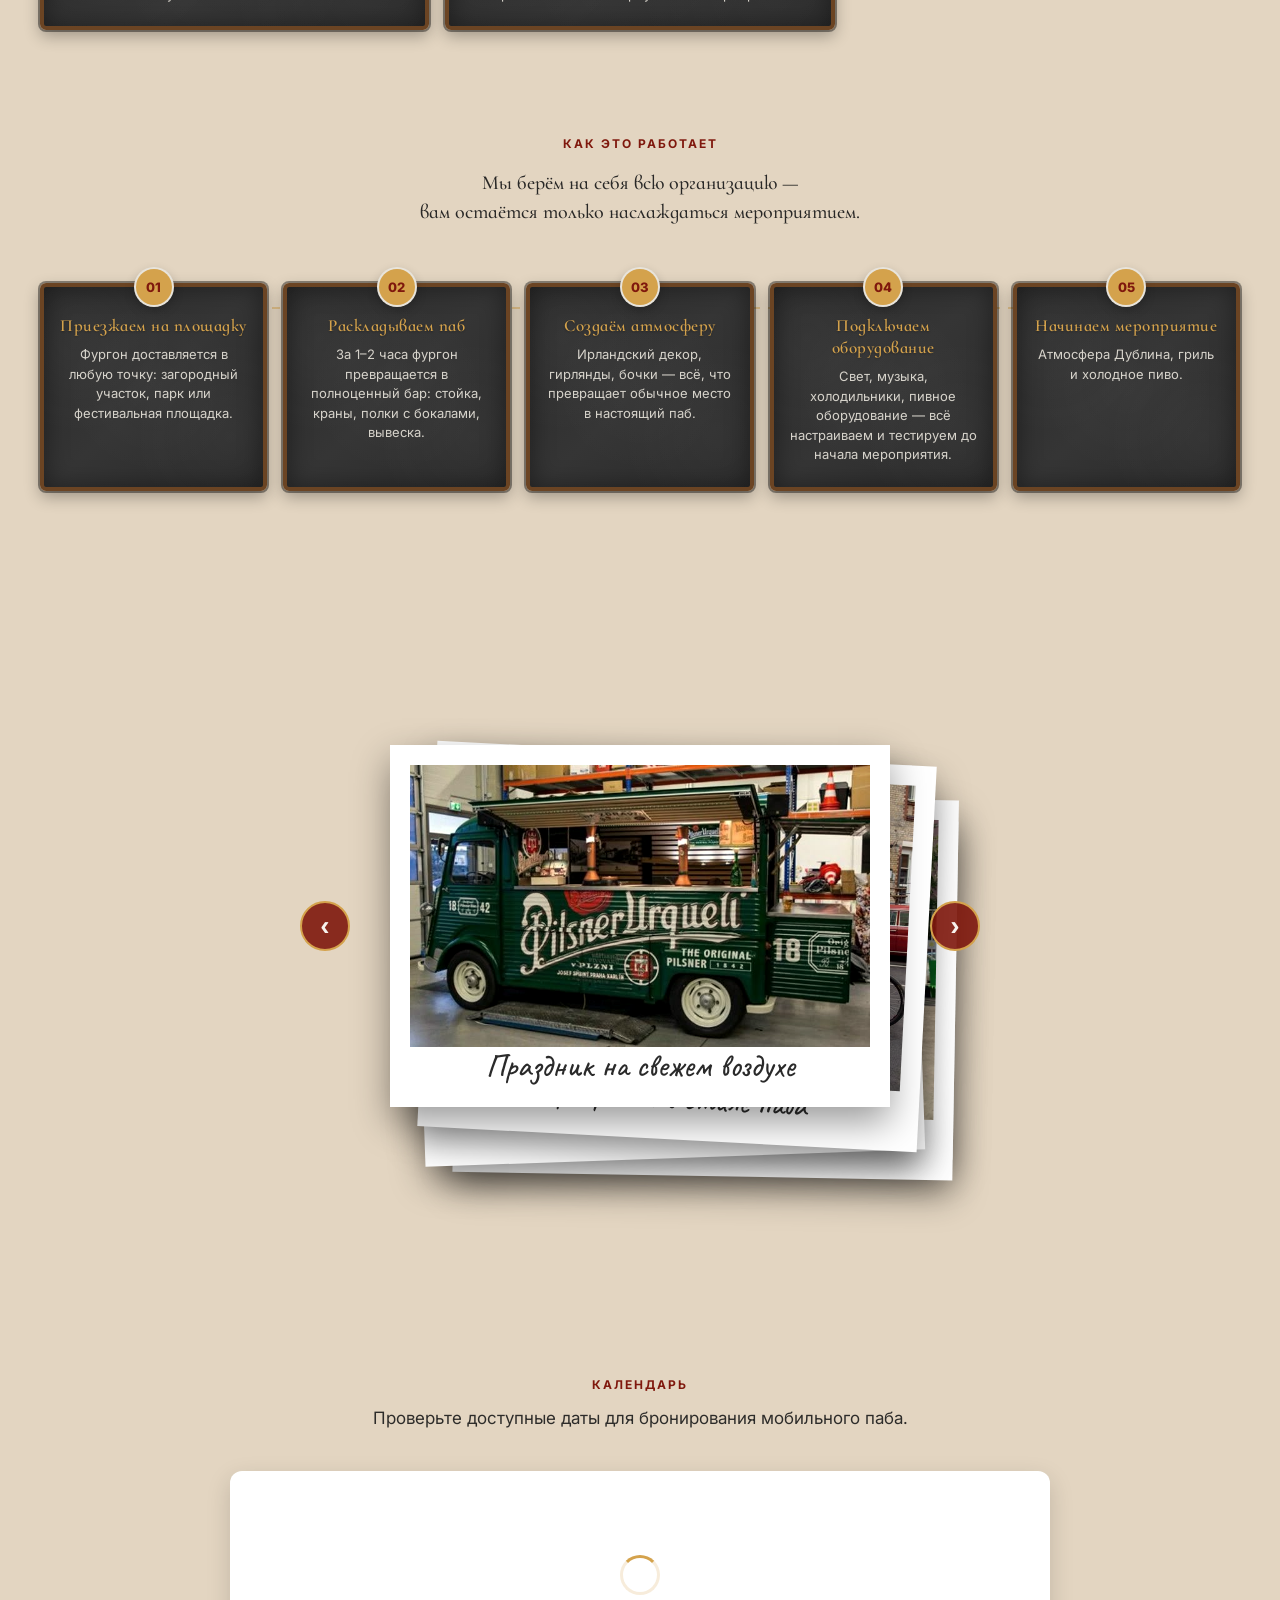
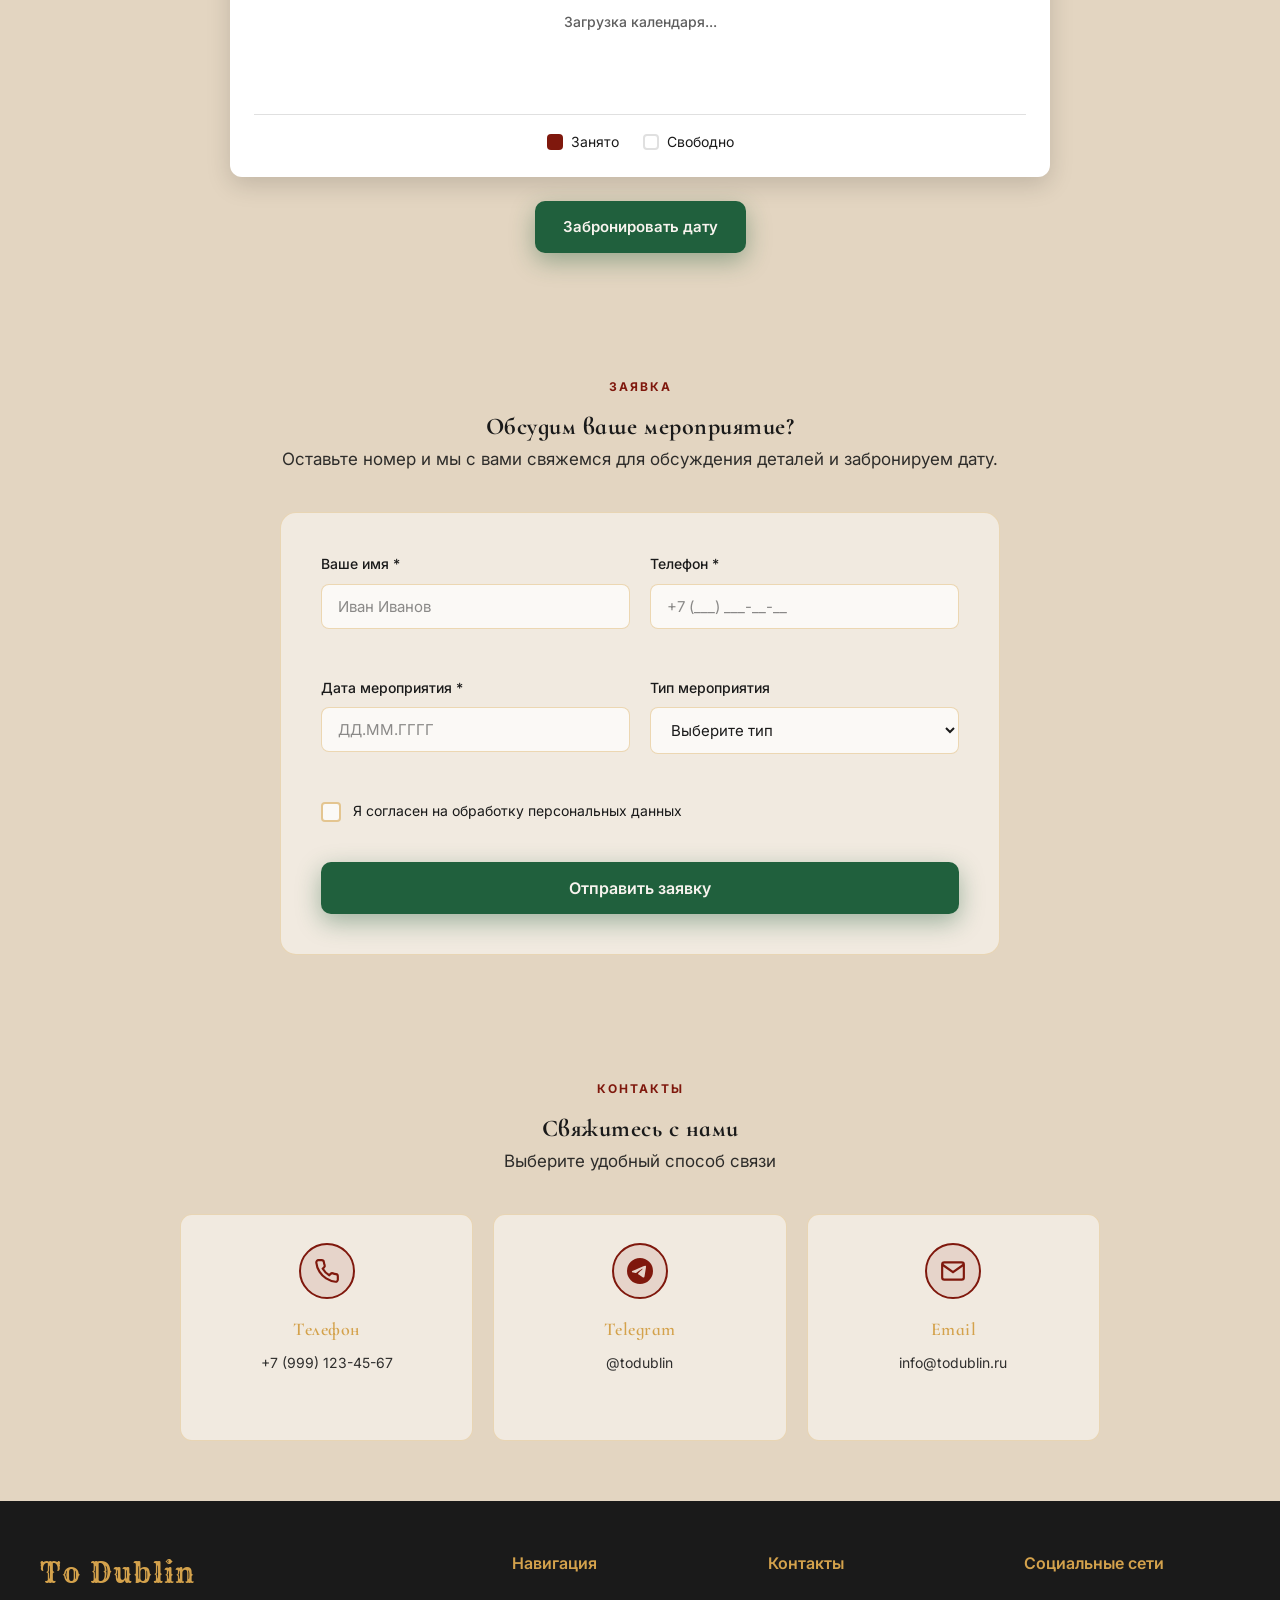
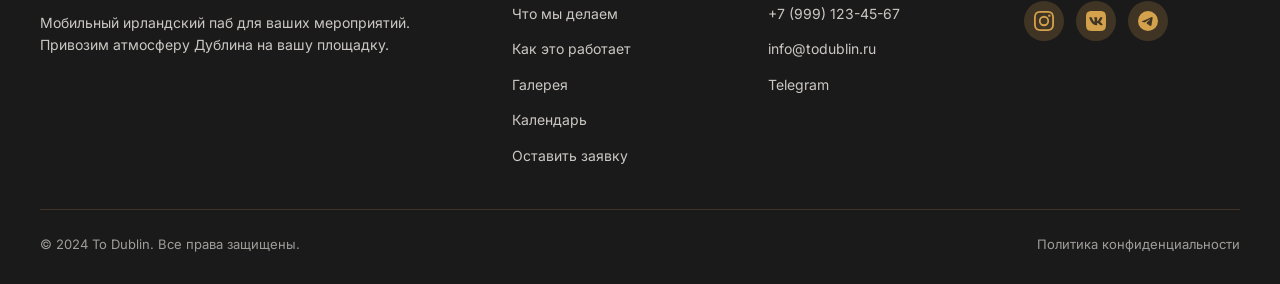
==== commit c2358e96: "Update index.html" ====
--- a/index.html
+++ b/index.html
@@ -276,132 +276,71 @@
     <div class="request__container">
       <div class="request__header">
         <span class="request__label">Заявка</span>
-        <h2 class="request__title">Оставить заявку</h2>
+        <h2 class="request__title">Обсудим ваше мероприятие?</h2>
         <p class="request__subtitle">
-          Заполните форму, и мы свяжемся с вами в течение 30 минут.
-        </p>
-      </div>
-
-      <form class="request__form" id="requestForm" novalidate>
-        <div class="request__form-grid">
-          <div class="request__form-group">
-            <label class="request__form-label" for="name">Ваше имя *</label>
-            <input type="text" id="name" name="name" class="request__form-input" required placeholder="Иван Иванов" minlength="2" maxlength="50">
-            <span class="request__form-error" data-error-for="name"></span>
-          </div>
-
-          <div class="request__form-group">
-            <label class="request__form-label" for="phone">Телефон *</label>
-            <input type="tel" id="phone" name="phone" class="request__form-input" required placeholder="+7 (___) ___-__-__">
-            <span class="request__form-error" data-error-for="phone"></span>
-          </div>
-
-          <div class="request__form-group">
-            <label class="request__form-label" for="email">Email</label>
-            <input type="email" id="email" name="email" class="request__form-input" placeholder="example@mail.ru">
-            <span class="request__form-error" data-error-for="email"></span>
-          </div>
-
-          <div class="request__form-group">
-            <label class="request__form-label" for="date">
-              Дата мероприятия
-              <span class="request__form-hint" id="dateHint">Можно выбрать в календаре ↑</span>
+          Оставьте номер и мы с вами свяжемся для обсуждения деталей и забронируем дату.
+        </p>
+      </div>
+  
+      <div class="request__form-wrapper">
+        <form class="request__form" id="requestForm" novalidate>
+          <div class="request__form-grid">
+            <div class="request__form-group">
+              <label class="request__form-label" for="name">Ваше имя *</label>
+              <input type="text" id="name" name="name" class="request__form-input" required placeholder="Иван Иванов" minlength="2" maxlength="50">
+              <span class="request__form-error" data-error-for="name"></span>
+            </div>
+  
+            <div class="request__form-group">
+              <label class="request__form-label" for="phone">Телефон *</label>
+              <input type="tel" id="phone" name="phone" class="request__form-input" required placeholder="+7 (___) ___-__-__">
+              <span class="request__form-error" data-error-for="phone"></span>
+            </div>
+  
+            <div class="request__form-group">
+              <label class="request__form-label" for="date">Дата мероприятия *</label>
+              <input type="text" id="date" name="date" class="request__form-input" required placeholder="ДД.ММ.ГГГГ" maxlength="10">
+              <span class="request__form-error" data-error-for="date"></span>
+            </div>
+  
+            <div class="request__form-group">
+              <label class="request__form-label" for="eventType">Тип мероприятия</label>
+              <select id="eventType" name="eventType" class="request__form-input">
+                <option value="">Выберите тип</option>
+                <option value="birthday">День рождения</option>
+                <option value="corporate">Корпоратив</option>
+                <option value="wedding">Свадьба</option>
+                <option value="festival">Фестиваль</option>
+                <option value="private">Частная вечеринка</option>
+                <option value="other">Другое</option>
+              </select>
+            </div>
+          </div>
+  
+          <div class="request__form-checkbox">
+            <input type="checkbox" id="privacy" name="privacy" class="request__form-checkbox-input" required>
+            <label for="privacy" class="request__form-checkbox-label">
+              <span class="request__form-checkbox-custom"></span>
+              Я согласен на обработку персональных данных
             </label>
-            <input type="date" id="date" name="date" class="request__form-input">
-          </div>
-
-          <div class="request__form-group">
-            <label class="request__form-label" for="eventType">Тип мероприятия</label>
-            <select id="eventType" name="eventType" class="request__form-input">
-              <option value="">Выберите тип</option>
-              <option value="birthday">День рождения</option>
-              <option value="corporate">Корпоратив</option>
-              <option value="wedding">Свадьба</option>
-              <option value="festival">Фестиваль</option>
-              <option value="private">Частная вечеринка</option>
-              <option value="other">Другое</option>
-            </select>
-          </div>
-
-          <div class="request__form-group">
-            <label class="request__form-label" for="guests">Количество гостей</label>
-            <input type="number" id="guests" name="guests" class="request__form-input" min="1" max="10000" placeholder="50">
-          </div>
-        </div>
-
-        <!-- ===== ЧЕКБОКСЫ УСЛУГ ===== -->
-        <div class="request__services">
-          <button type="button" class="services-toggle" id="servicesToggle">
-            <span class="services-toggle__text">Дополнительно</span>
-            <span class="services-toggle__arrow">
-              <svg viewBox="0 0 24 24" fill="none" stroke="currentColor" stroke-width="2" width="20" height="20">
-                <polyline points="6 9 12 15 18 9"/>
-              </svg>
-            </span>
+          </div>
+          <span class="request__form-error request__form-error--inline" data-error-for="privacy"></span>
+  
+          <button type="submit" class="btn btn--primary request__form-submit" id="submitBtn">
+            <span class="request__btn-text">Отправить заявку</span>
+            <span class="request__btn-spinner" aria-hidden="true"></span>
           </button>
-          
-          <div class="services-list" id="servicesList">
-            <div class="services-chips">
-              <div class="chip" data-value="grill" id="chipGrill">
-                <span class="chip__text">Нужен гриль</span>
-              </div>
-        
-              <div class="chip chip--disabled" data-value="chef" id="chipChef">
-                <span class="chip__text">Нужен повар</span>
-                <span class="chip__hint">Доступно при выборе гриля</span>
-              </div>
-        
-              <div class="chip" data-value="generator">
-                <span class="chip__text">Генератор 7-8 кВт</span>
-              </div>
-        
-              <div class="chip" data-value="garlands">
-                <span class="chip__text">Нужны гирлянды</span>
-              </div>
-        
-              <div class="chip" data-value="barrel_tables">
-                <span class="chip__text">Столы в виде бочек</span>
-              </div>
-        
-              <div class="chip" data-value="photo_zone">
-                <span class="chip__text">Фотостенд / фотозона</span>
-              </div>
-            </div>
-            
-            <!-- Скрытые чекбоксы для отправки формы -->
-            <input type="checkbox" name="services" value="grill" class="service-item__input" id="serviceGrill" style="display:none">
-            <input type="checkbox" name="services" value="chef" class="service-item__input" id="serviceChef" style="display:none">
-            <input type="checkbox" name="services" value="generator" class="service-item__input" style="display:none">
-            <input type="checkbox" name="services" value="garlands" class="service-item__input" style="display:none">
-            <input type="checkbox" name="services" value="barrel_tables" class="service-item__input" style="display:none">
-            <input type="checkbox" name="services" value="photo_zone" class="service-item__input" style="display:none">
-          </div>
-        </div>
-
-        <div class="request__form-group request__form-group--full">
-          <label class="request__form-label" for="message">
-            Комментарий
-            <span class="request__form-counter"><span id="messageCount">0</span>/500</span>
-          </label>
-          <textarea id="message" name="message" class="request__form-textarea" rows="4" maxlength="500" placeholder="Расскажите о вашем мероприятии..."></textarea>
-        </div>
-
-        <div class="request__form-checkbox">
-          <input type="checkbox" id="privacy" name="privacy" class="request__form-checkbox-input" required>
-          <label for="privacy" class="request__form-checkbox-label">
-            <span class="request__form-checkbox-custom"></span>
-            Я согласен на обработку персональных данных
-          </label>
-        </div>
-
-        <button type="submit" class="btn btn--primary request__form-submit" id="submitBtn">
-          <span class="request__btn-text">Отправить заявку</span>
-          <span class="request__btn-spinner" aria-hidden="true"></span>
-        </button>
-      </form>
-    </div>
-  </section>
-
+        </form>
+  
+        <!-- Блок статуса отправки -->
+        <div class="request__status" id="requestStatus">
+          <div class="request__status-icon" id="statusIcon"></div>
+          <div class="request__status-text" id="statusText"></div>
+        </div>
+      </div>
+    </div>
+  </section>
+  
   <!-- ===== TOAST УВЕДОМЛЕНИЯ ===== -->
   <div class="toast-container" id="toastContainer"></div>
 
--- a/styles.css
+++ b/styles.css
@@ -1213,6 +1213,7 @@
   cursor: pointer;
   transition: all 0.2s;
   font-family: inherit;
+  font-size: 15px;
 }
 
 .services-toggle:hover {
@@ -1237,11 +1238,7 @@
   height: 20px;
   color: var(--gold);
   transition: transform 0.3s ease;
-}
-
-.services-toggle__arrow svg {
-  width: 100%;
-  height: 100%;
+  flex-shrink: 0;
 }
 
 .services-toggle.active .services-toggle__arrow {
@@ -1260,94 +1257,83 @@
 }
 
 .services-list.active {
-  max-height: 500px;
-}
-
-.service-item {
-  display: flex;
-  align-items: center;
-  gap: 12px;
-  padding: 14px 18px;
+  max-height: 800px;
+}
+
+.services-chips {
+  display: flex;
+  flex-wrap: wrap;
+  gap: 10px;
+  padding: 16px 18px;
+}
+
+.chip {
+  display: inline-flex;
+  flex-direction: column;
+  align-items: center;
+  justify-content: center;
+  padding: 10px 16px;
+  background: rgba(255, 255, 255, 0.7);
+  border: 2px solid rgba(212, 162, 76, 0.3);
+  border-radius: 50px;
   cursor: pointer;
-  transition: background 0.2s;
-  border-bottom: 1px solid rgba(212, 162, 76, 0.15);
-}
-
-.service-item:last-child {
-  border-bottom: none;
-}
-
-.service-item:hover {
-  background: rgba(255, 255, 255, 0.4);
-}
-
-.service-item__input {
-  position: absolute;
-  opacity: 0;
-  pointer-events: none;
-}
-
-.service-item__check {
-  width: 22px;
-  height: 22px;
-  border: 2px solid rgba(212, 162, 76, 0.5);
-  border-radius: 6px;
-  display: flex;
-  align-items: center;
-  justify-content: center;
-  flex-shrink: 0;
-  transition: all 0.2s;
-  background: rgba(255, 255, 255, 0.7);
-}
-
-.service-item__check::after {
-  content: '';
-  width: 6px;
-  height: 10px;
-  border: solid transparent;
-  border-width: 0 2px 2px 0;
-  transform: rotate(45deg) scale(0);
-  transition: transform 0.2s ease;
-  margin-top: -2px;
-}
-
-.service-item__input:checked ~ .service-item__check {
-  background: var(--gold);
+  transition: all 0.25s ease;
+  user-select: none;
+  -webkit-tap-highlight-color: transparent;
+  position: relative;
+  min-width: 120px;
+  text-align: center;
+  z-index: 1;
+}
+
+.chip:hover:not(.chip--disabled) {
+  background: rgba(255, 255, 255, 0.9);
   border-color: var(--gold);
-}
-
-.service-item__input:checked ~ .service-item__check::after {
-  border-color: var(--primary);
-  transform: rotate(45deg) scale(1);
-}
-
-.service-item__text {
-  flex: 1;
-  font-size: 14px;
-  font-weight: 500;
-  color: var(--text);
-  line-height: 1.4;
-  transition: color 0.2s;
-}
-
-.service-item__input:checked ~ .service-item__text {
+  transform: translateY(-2px);
+  box-shadow: 0 4px 12px rgba(212, 162, 76, 0.2);
+}
+
+.chip:active:not(.chip--disabled) {
+  transform: translateY(0);
+}
+
+.chip.active {
+  background: rgba(212, 162, 76, 0.2);
+  border-color: var(--gold);
+  box-shadow: 0 2px 8px rgba(212, 162, 76, 0.3);
+}
+
+.chip.active .chip__text {
   color: var(--primary);
   font-weight: 600;
 }
 
-.service-item.disabled {
+.chip__text {
+  font-size: 13px;
+  font-weight: 500;
+  color: var(--text);
+  line-height: 1.3;
+  transition: all 0.2s;
+  pointer-events: none;
+}
+
+.chip__hint {
+  font-size: 10px;
+  color: var(--text);
+  opacity: 0.6;
+  margin-top: 4px;
+  font-weight: 400;
+  line-height: 1.2;
+  pointer-events: none;
+}
+
+.chip--disabled {
   opacity: 0.4;
   cursor: not-allowed;
-  pointer-events: none;
-}
-
-.service-item__hint {
-  display: block;
-  font-size: 11px;
-  color: var(--text);
-  opacity: 0.5;
-  margin-top: 2px;
-  font-weight: 400;
+}
+
+.chip--disabled .chip__text {
+  color: var(--text);
 }
 
 /* ===== TOAST УВЕДОМЛЕНИЯ ===== */
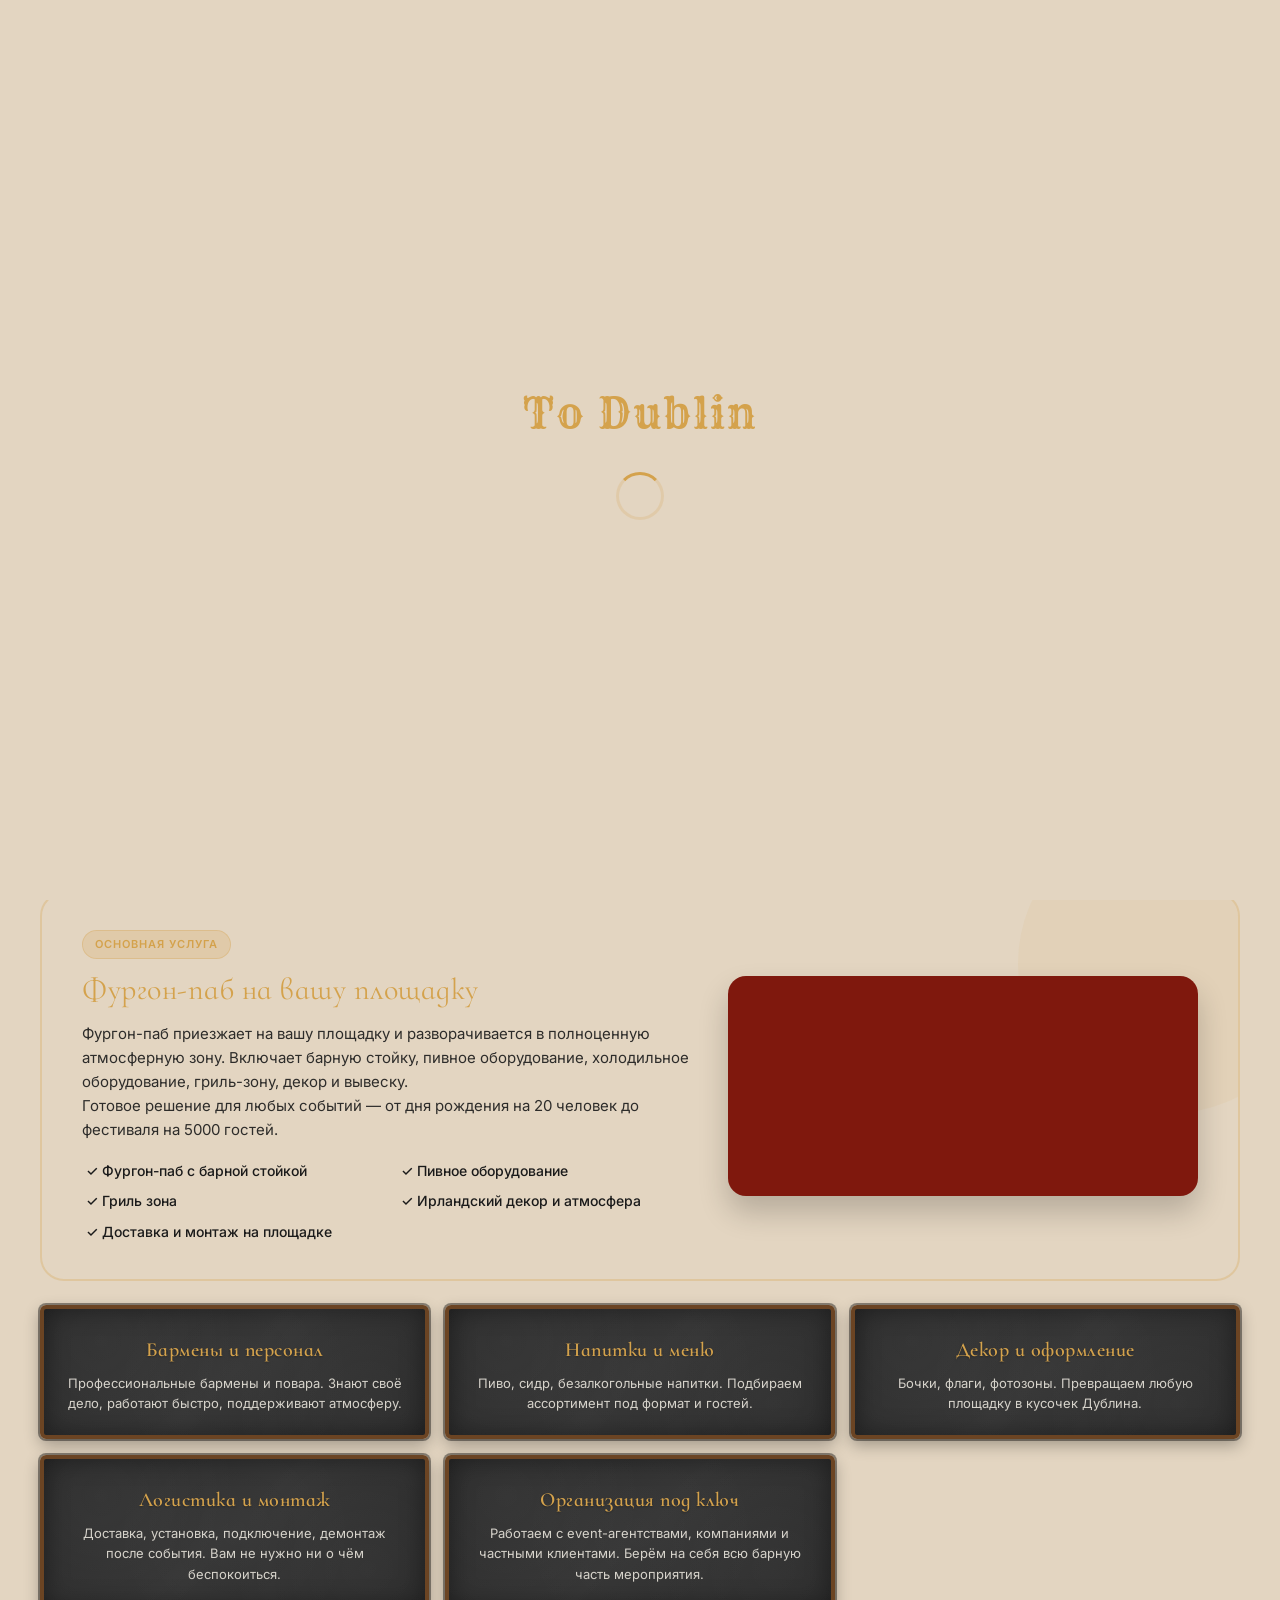
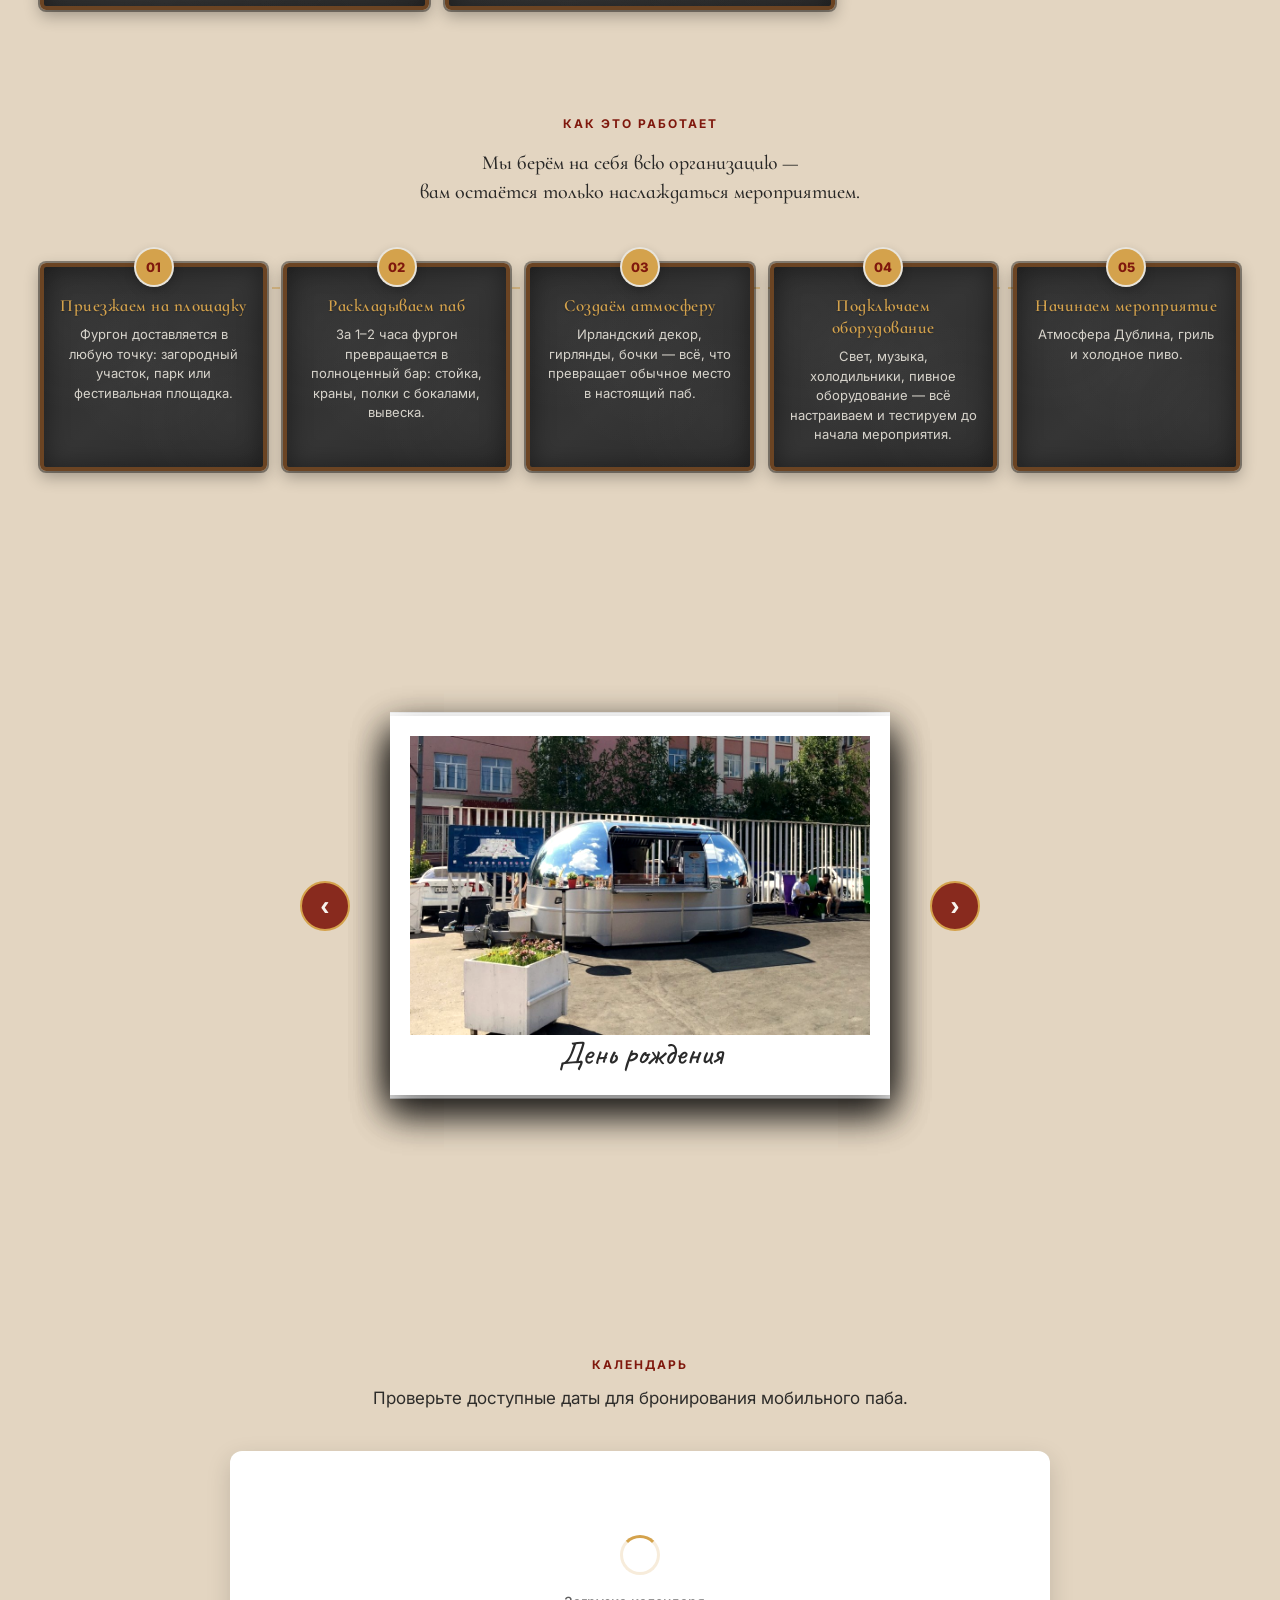
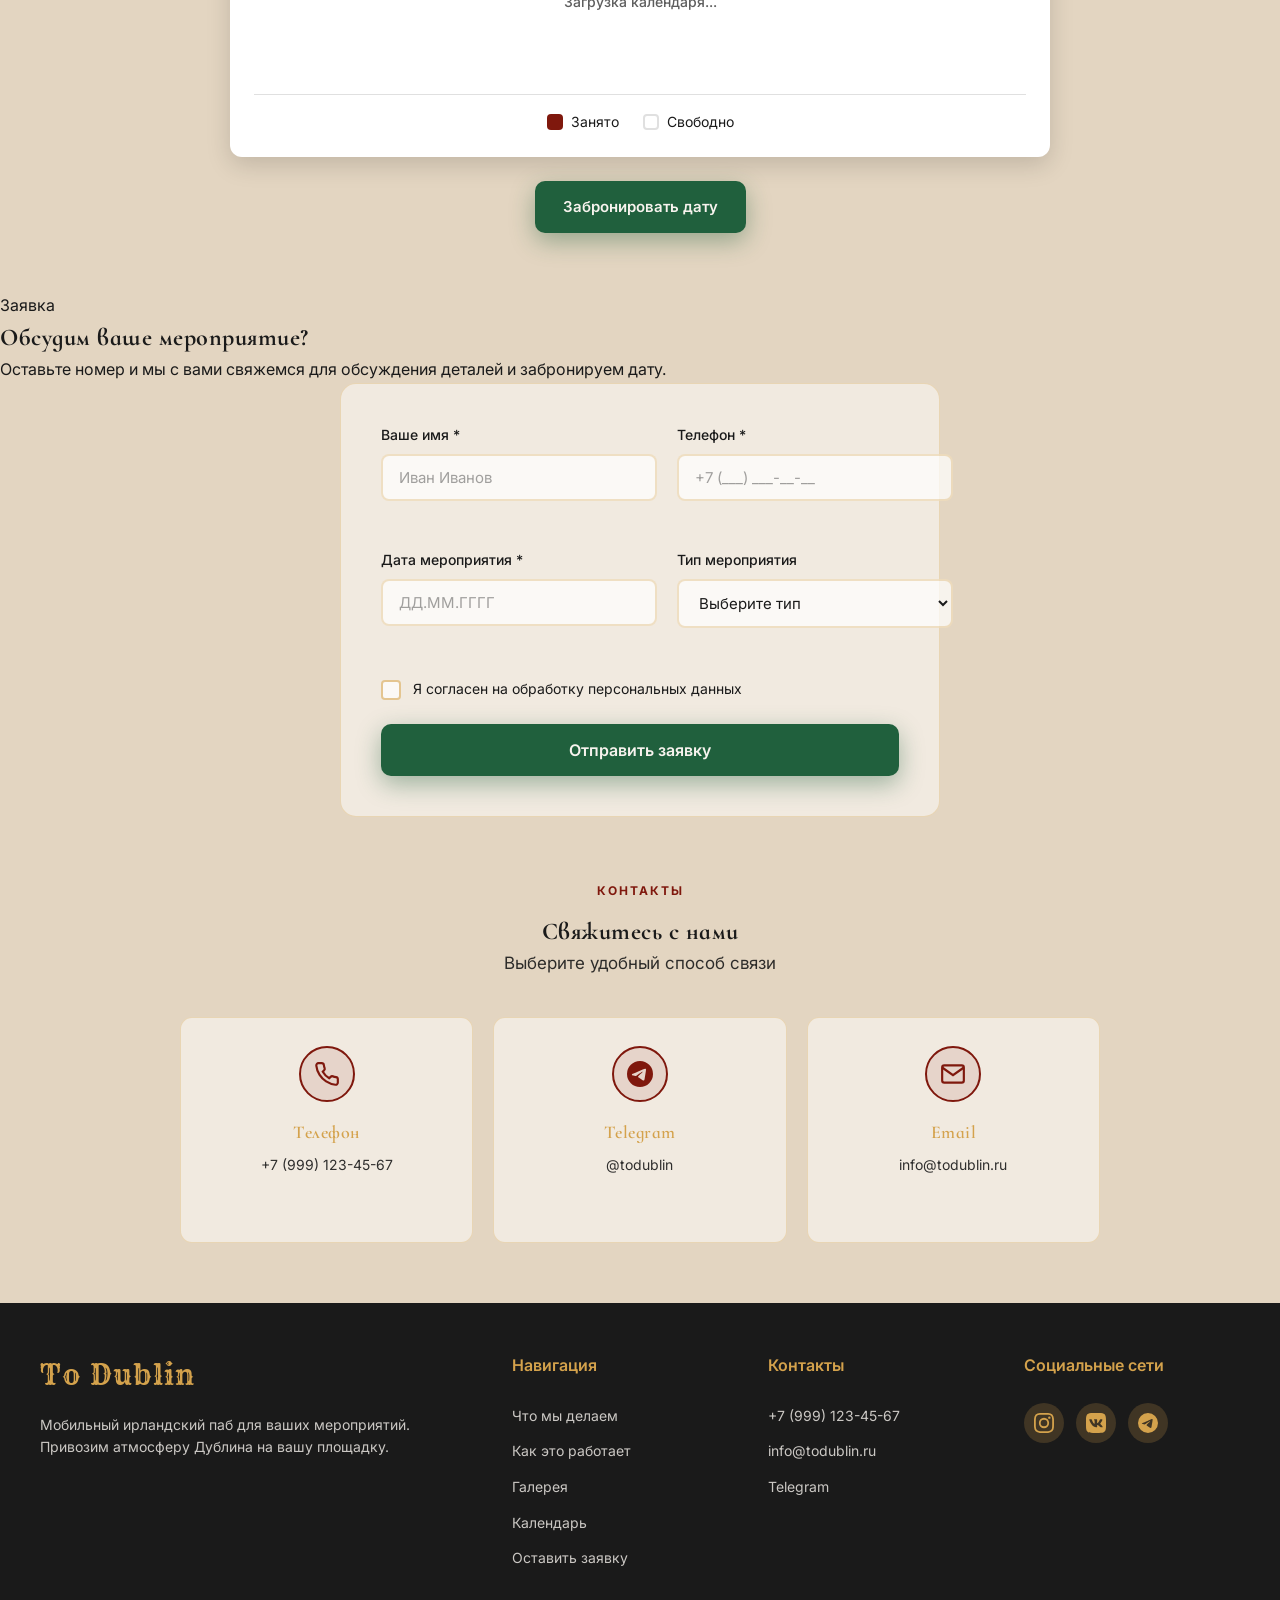
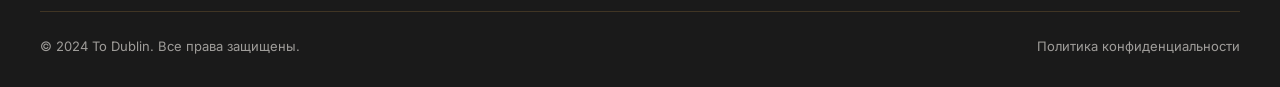
==== commit 4846380a: "Update index.html" ====
--- a/index.html
+++ b/index.html
@@ -8,7 +8,7 @@
   <link rel="preconnect" href="https://fonts.gstatic.com" crossorigin>
   <link href="https://fonts.googleapis.com/css2?family=Caveat:wght@400;500;600;700&family=Cormorant+Infant:wght@400;500;600;700&family=Inter:wght@400;500;600;700;800&family=Rye&display=swap" rel="stylesheet">
   
-  <link href="https://cdn.jsdelivr.net/npm/fullcalendar@6.1.9/main.min.css" rel="stylesheet">
+  <link href="https://cdn.jsdelivr.net/npm/fullcalendar@6.1.9/index.global.min.css" rel="stylesheet">
   <script src="https://cdn.jsdelivr.net/npm/fullcalendar@6.1.9/index.global.min.js"></script>
   <script src="https://cdn.jsdelivr.net/npm/ical.js@1.5.0/build/ical.min.js"></script>
   
@@ -28,7 +28,6 @@
   <header class="nav">
     <div class="nav__container">
       <a href="#" class="nav__logo">To Dublin</a>
-
       <nav class="nav__menu" id="menu">
         <div class="nav__menu-top">
           <a href="#" class="nav__menu-logo">To Dublin</a>
@@ -45,11 +44,8 @@
           <button class="nav__close" id="close" aria-label="Закрыть меню">✕</button>
         </div>
       </nav>
-
       <button class="nav__burger" id="burger" aria-label="Открыть меню">
-        <span></span>
-        <span></span>
-        <span></span>
+        <span></span><span></span><span></span>
       </button>
     </div>
   </header>
@@ -79,11 +75,8 @@
     <div class="intro__container">
       <div class="intro__header">
         <span class="intro__label">Что мы делаем</span>
-        <p class="intro__subtitle">
-          Мы закрываем все задачи, связанные с барной частью мероприятия.
-        </p>
-      </div>
-
+        <p class="intro__subtitle">Мы закрываем все задачи, связанные с барной частью мероприятия.</p>
+      </div>
       <div class="intro__main">
         <div class="intro__main-content">
           <span class="intro__main-badge">Основная услуга</span>
@@ -102,43 +95,12 @@
         </div>
         <div class="intro__main-visual"></div>
       </div>
-
       <div class="intro__grid">
-        <div class="intro__card">
-          <h3 class="intro__card-title">Бармены и персонал</h3>
-          <p class="intro__card-text">
-            Профессиональные бармены и повара.<br>
-            Знают своё дело, работают быстро, поддерживают атмосферу.
-          </p>
-        </div>
-        <div class="intro__card">
-          <h3 class="intro__card-title">Напитки и меню</h3>
-          <p class="intro__card-text">
-            Пиво, сидр, безалкогольные напитки.<br>
-            Подбираем ассортимент под формат и гостей.
-          </p>
-        </div>
-        <div class="intro__card">
-          <h3 class="intro__card-title">Декор и оформление</h3>
-          <p class="intro__card-text">
-            Бочки, флаги, фотозоны.<br>
-            Превращаем любую площадку в кусочек Дублина.
-          </p>
-        </div>
-        <div class="intro__card">
-          <h3 class="intro__card-title">Логистика и монтаж</h3>
-          <p class="intro__card-text">
-            Доставка, установка, подключение, демонтаж после события.<br>
-            Вам не нужно ни о чём беспокоиться.
-          </p>
-        </div>
-        <div class="intro__card">
-          <h3 class="intro__card-title">Организация под ключ</h3>
-          <p class="intro__card-text">
-            Работаем с event-агентствами, компаниями и частными клиентами.<br>
-            Берём на себя всю барную часть мероприятия.
-          </p>
-        </div>
+        <div class="intro__card"><h3 class="intro__card-title">Бармены и персонал</h3><p class="intro__card-text">Профессиональные бармены и повара. Знают своё дело, работают быстро, поддерживают атмосферу.</p></div>
+        <div class="intro__card"><h3 class="intro__card-title">Напитки и меню</h3><p class="intro__card-text">Пиво, сидр, безалкогольные напитки. Подбираем ассортимент под формат и гостей.</p></div>
+        <div class="intro__card"><h3 class="intro__card-title">Декор и оформление</h3><p class="intro__card-text">Бочки, флаги, фотозоны. Превращаем любую площадку в кусочек Дублина.</p></div>
+        <div class="intro__card"><h3 class="intro__card-title">Логистика и монтаж</h3><p class="intro__card-text">Доставка, установка, подключение, демонтаж после события. Вам не нужно ни о чём беспокоиться.</p></div>
+        <div class="intro__card"><h3 class="intro__card-title">Организация под ключ</h3><p class="intro__card-text">Работаем с event-агентствами, компаниями и частными клиентами. Берём на себя всю барную часть мероприятия.</p></div>
       </div>
     </div>
   </section>
@@ -148,78 +110,29 @@
     <div class="process__container">
       <div class="process__header">
         <span class="process__label">Как это работает</span>
-        <p class="process__subtitle">
-          Мы берём на себя всю организацию —<br>
-          вам остаётся только наслаждаться мероприятием.
-        </p>
-      </div>
-
+        <p class="process__subtitle">Мы берём на себя всю организацию —<br>вам остаётся только наслаждаться мероприятием.</p>
+      </div>
       <div class="process__steps">
-        <div class="process__step">
-          <div class="process__step-number">01</div>
-          <h3 class="process__step-title">Приезжаем на площадку</h3>
-          <p class="process__step-text">Фургон доставляется в любую точку: загородный участок, парк или фестивальная площадка.</p>
-        </div>
-        <div class="process__step">
-          <div class="process__step-number">02</div>
-          <h3 class="process__step-title">Раскладываем паб</h3>
-          <p class="process__step-text">За 1–2 часа фургон превращается в полноценный бар: стойка, краны, полки с бокалами, вывеска.</p>
-        </div>
-        <div class="process__step">
-          <div class="process__step-number">03</div>
-          <h3 class="process__step-title">Создаём атмосферу</h3>
-          <p class="process__step-text">Ирландский декор, гирлянды, бочки — всё, что превращает обычное место в настоящий паб.</p>
-        </div>
-        <div class="process__step">
-          <div class="process__step-number">04</div>
-          <h3 class="process__step-title">Подключаем оборудование</h3>
-          <p class="process__step-text">Свет, музыка, холодильники, пивное оборудование — всё настраиваем и тестируем до начала мероприятия.</p>
-        </div>
-        <div class="process__step process__step--final">
-          <div class="process__step-number">05</div>
-          <h3 class="process__step-title">Начинаем мероприятие</h3>
-          <p class="process__step-text">Атмосфера Дублина, гриль и холодное пиво.</p>
-        </div>
-      </div>
-    </div>
-  </section>
-
-  <!-- ===== ГАЛЕРЕЯ (POLAROID) ===== -->
+        <div class="process__step"><div class="process__step-number">01</div><h3 class="process__step-title">Приезжаем на площадку</h3><p class="process__step-text">Фургон доставляется в любую точку: загородный участок, парк или фестивальная площадка.</p></div>
+        <div class="process__step"><div class="process__step-number">02</div><h3 class="process__step-title">Раскладываем паб</h3><p class="process__step-text">За 1–2 часа фургон превращается в полноценный бар: стойка, краны, полки с бокалами, вывеска.</p></div>
+        <div class="process__step"><div class="process__step-number">03</div><h3 class="process__step-title">Создаём атмосферу</h3><p class="process__step-text">Ирландский декор, гирлянды, бочки — всё, что превращает обычное место в настоящий паб.</p></div>
+        <div class="process__step"><div class="process__step-number">04</div><h3 class="process__step-title">Подключаем оборудование</h3><p class="process__step-text">Свет, музыка, холодильники, пивное оборудование — всё настраиваем и тестируем до начала мероприятия.</p></div>
+        <div class="process__step process__step--final"><div class="process__step-number">05</div><h3 class="process__step-title">Начинаем мероприятие</h3><p class="process__step-text">Атмосфера Дублина, гриль и холодное пиво.</p></div>
+      </div>
+    </div>
+  </section>
+
+  <!-- ===== ГАЛЕРЕЯ ===== -->
   <section class="gallery" id="gallery">
     <div class="gallery__container">
       <div class="gallery__frame">
         <div class="gallery__carousel" id="galleryCarousel">
           <div class="gallery__track" id="galleryTrack">
-            <div class="gallery__slide">
-              <div class="gallery__polaroid">
-                <img src="image/gallery/photo1.jpg" alt="Мероприятие 1" class="gallery__zoomable">
-                <p class="gallery__caption">Праздник на свежем воздухе</p>
-              </div>
-            </div>
-            <div class="gallery__slide">
-              <div class="gallery__polaroid">
-                <img src="image/gallery/photo2.jpg" alt="Мероприятие 2" class="gallery__zoomable">
-                <p class="gallery__caption">Корпоратив в стиле паба</p>
-              </div>
-            </div>
-            <div class="gallery__slide">
-              <div class="gallery__polaroid">
-                <img src="image/gallery/photo3.jpg" alt="Мероприятие 3" class="gallery__zoomable">
-                <p class="gallery__caption">Вечер с друзьями</p>
-              </div>
-            </div>
-            <div class="gallery__slide">
-              <div class="gallery__polaroid">
-                <img src="image/gallery/photo4.jpg" alt="Мероприятие 4" class="gallery__zoomable">
-                <p class="gallery__caption">Фестиваль на природе</p>
-              </div>
-            </div>
-            <div class="gallery__slide">
-              <div class="gallery__polaroid">
-                <img src="image/gallery/photo5.jpg" alt="Мероприятие 5" class="gallery__zoomable">
-                <p class="gallery__caption">День рождения</p>
-              </div>
-            </div>
+            <div class="gallery__slide"><div class="gallery__polaroid"><img src="image/gallery/photo1.jpg" alt="Мероприятие 1" class="gallery__zoomable"><p class="gallery__caption">Праздник на свежем воздухе</p></div></div>
+            <div class="gallery__slide"><div class="gallery__polaroid"><img src="image/gallery/photo2.jpg" alt="Мероприятие 2" class="gallery__zoomable"><p class="gallery__caption">Корпоратив в стиле паба</p></div></div>
+            <div class="gallery__slide"><div class="gallery__polaroid"><img src="image/gallery/photo3.jpg" alt="Мероприятие 3" class="gallery__zoomable"><p class="gallery__caption">Вечер с друзьями</p></div></div>
+            <div class="gallery__slide"><div class="gallery__polaroid"><img src="image/gallery/photo4.jpg" alt="Мероприятие 4" class="gallery__zoomable"><p class="gallery__caption">Фестиваль на природе</p></div></div>
+            <div class="gallery__slide"><div class="gallery__polaroid"><img src="image/gallery/photo5.jpg" alt="Мероприятие 5" class="gallery__zoomable"><p class="gallery__caption">День рождения</p></div></div>
           </div>
           <button class="gallery__arrow gallery__arrow--prev" aria-label="Назад">‹</button>
           <button class="gallery__arrow gallery__arrow--next" aria-label="Вперёд">›</button>
@@ -242,11 +155,8 @@
     <div class="calendar__container">
       <div class="calendar__header">
         <span class="calendar__label">Календарь</span>
-        <p class="calendar__subtitle">
-          Проверьте доступные даты для бронирования мобильного паба.
-        </p>
-      </div>
-
+        <p class="calendar__subtitle">Проверьте доступные даты для бронирования мобильного паба.</p>
+      </div>
       <div class="calendar__frame">
         <div class="calendar__loader" id="calendarLoader">
           <div class="calendar__loader-spinner"></div>
@@ -254,20 +164,11 @@
         </div>
         <div id="customCalendar" style="display: none;"></div>
         <div class="calendar__legend">
-          <div class="calendar__legend-item">
-            <span class="calendar__legend-dot calendar__legend-dot--booked"></span>
-            <span>Занято</span>
-          </div>
-          <div class="calendar__legend-item">
-            <span class="calendar__legend-dot calendar__legend-dot--available"></span>
-            <span>Свободно</span>
-          </div>
-        </div>
-      </div>
-
-      <div class="calendar__cta">
-        <a href="#request" class="btn btn--primary">Забронировать дату</a>
-      </div>
+          <div class="calendar__legend-item"><span class="calendar__legend-dot calendar__legend-dot--booked"></span><span>Занято</span></div>
+          <div class="calendar__legend-item"><span class="calendar__legend-dot calendar__legend-dot--available"></span><span>Свободно</span></div>
+        </div>
+      </div>
+      <div class="calendar__cta"><a href="#request" class="btn btn--primary">Забронировать дату</a></div>
     </div>
   </section>
 
@@ -277,11 +178,9 @@
       <div class="request__header">
         <span class="request__label">Заявка</span>
         <h2 class="request__title">Обсудим ваше мероприятие?</h2>
-        <p class="request__subtitle">
-          Оставьте номер и мы с вами свяжемся для обсуждения деталей и забронируем дату.
-        </p>
-      </div>
-  
+        <p class="request__subtitle">Оставьте номер и мы с вами свяжемся для обсуждения деталей и забронируем дату.</p>
+      </div>
+
       <div class="request__form-wrapper">
         <form class="request__form" id="requestForm" novalidate>
           <div class="request__form-grid">
@@ -290,19 +189,19 @@
               <input type="text" id="name" name="name" class="request__form-input" required placeholder="Иван Иванов" minlength="2" maxlength="50">
               <span class="request__form-error" data-error-for="name"></span>
             </div>
-  
+
             <div class="request__form-group">
               <label class="request__form-label" for="phone">Телефон *</label>
               <input type="tel" id="phone" name="phone" class="request__form-input" required placeholder="+7 (___) ___-__-__">
               <span class="request__form-error" data-error-for="phone"></span>
             </div>
-  
+
             <div class="request__form-group">
               <label class="request__form-label" for="date">Дата мероприятия *</label>
               <input type="text" id="date" name="date" class="request__form-input" required placeholder="ДД.ММ.ГГГГ" maxlength="10">
               <span class="request__form-error" data-error-for="date"></span>
             </div>
-  
+
             <div class="request__form-group">
               <label class="request__form-label" for="eventType">Тип мероприятия</label>
               <select id="eventType" name="eventType" class="request__form-input">
@@ -316,7 +215,7 @@
               </select>
             </div>
           </div>
-  
+
           <div class="request__form-checkbox">
             <input type="checkbox" id="privacy" name="privacy" class="request__form-checkbox-input" required>
             <label for="privacy" class="request__form-checkbox-label">
@@ -325,13 +224,13 @@
             </label>
           </div>
           <span class="request__form-error request__form-error--inline" data-error-for="privacy"></span>
-  
+
           <button type="submit" class="btn btn--primary request__form-submit" id="submitBtn">
             <span class="request__btn-text">Отправить заявку</span>
             <span class="request__btn-spinner" aria-hidden="true"></span>
           </button>
         </form>
-  
+
         <!-- Блок статуса отправки -->
         <div class="request__status" id="requestStatus">
           <div class="request__status-icon" id="statusIcon"></div>
@@ -340,9 +239,6 @@
       </div>
     </div>
   </section>
-  
-  <!-- ===== TOAST УВЕДОМЛЕНИЯ ===== -->
-  <div class="toast-container" id="toastContainer"></div>
 
   <!-- ===== КОНТАКТЫ ===== -->
   <section class="contacts" id="contacts">
@@ -350,41 +246,23 @@
       <div class="contacts__header">
         <span class="contacts__label">Контакты</span>
         <h2 class="contacts__title">Свяжитесь с нами</h2>
-        <p class="contacts__subtitle">
-          Выберите удобный способ связи
-        </p>
-      </div>
-
+        <p class="contacts__subtitle">Выберите удобный способ связи</p>
+      </div>
       <div class="contacts__grid">
         <a href="tel:+79991234567" class="contacts__card">
-          <div class="contacts__card-icon">
-            <svg viewBox="0 0 24 24" fill="none" stroke="currentColor" stroke-width="2">
-              <path d="M22 16.92v3a2 2 0 0 1-2.18 2 19.79 19.79 0 0 1-8.63-3.07 19.5 19.5 0 0 1-6-6 19.79 19.79 0 0 1-3.07-8.67A2 2 0 0 1 4.11 2h3a2 2 0 0 1 2 1.72 12.84 12.84 0 0 0 .7 2.81 2 2 0 0 1-.45 2.11L8.09 9.91a16 16 0 0 0 6 6l1.27-1.27a2 2 0 0 1 2.11-.45 12.84 12.84 0 0 0 2.81.7A2 2 0 0 1 22 16.92z"/>
-            </svg>
-          </div>
+          <div class="contacts__card-icon"><svg viewBox="0 0 24 24" fill="none" stroke="currentColor" stroke-width="2"><path d="M22 16.92v3a2 2 0 0 1-2.18 2 19.79 19.79 0 0 1-8.63-3.07 19.5 19.5 0 0 1-6-6 19.79 19.79 0 0 1-3.07-8.67A2 2 0 0 1 4.11 2h3a2 2 0 0 1 2 1.72 12.84 12.84 0 0 0 .7 2.81 2 2 0 0 1-.45 2.11L8.09 9.91a16 16 0 0 0 6 6l1.27-1.27a2 2 0 0 1 2.11-.45 12.84 12.84 0 0 0 2.81.7A2 2 0 0 1 22 16.92z"/></svg></div>
           <h3 class="contacts__card-title">Телефон</h3>
           <p class="contacts__card-text">+7 (999) 123-45-67</p>
           <span class="contacts__card-action">Позвонить →</span>
         </a>
-
         <a href="https://t.me/todublin" target="_blank" class="contacts__card">
-          <div class="contacts__card-icon">
-            <svg viewBox="0 0 24 24" fill="currentColor">
-              <path d="M11.944 0A12 12 0 0 0 0 12a12 12 0 0 0 12 12 12 12 0 0 0 12-12A12 12 0 0 0 12 0a12 12 0 0 0-.056 0zm4.962 7.224c.1-.002.321.023.465.14a.506.506 0 0 1 .171.325c.016.093.036.306.02.472-.18 1.898-.962 6.502-1.36 8.627-.168.9-.499 1.201-.82 1.23-.696.065-1.225-.46-1.9-.902-1.056-.693-1.653-1.124-2.678-1.8-1.185-.78-.417-1.21.258-1.91.177-.184 3.247-2.977 3.307-3.23.007-.032.014-.15-.056-.212s-.174-.041-.249-.024c-.106.024-1.793 1.14-5.061 3.345-.48.33-.913.49-1.302.48-.428-.008-1.252-.241-1.865-.44-.752-.245-1.349-.374-1.297-.789.027-.216.325-.437.893-.663 3.498-1.524 5.83-2.529 6.998-3.014 3.332-1.386 4.025-1.627 4.476-1.635z"/>
-            </svg>
-          </div>
+          <div class="contacts__card-icon"><svg viewBox="0 0 24 24" fill="currentColor"><path d="M11.944 0A12 12 0 0 0 0 12a12 12 0 0 0 12 12 12 12 0 0 0 12-12A12 12 0 0 0 12 0a12 12 0 0 0-.056 0zm4.962 7.224c.1-.002.321.023.465.14a.506.506 0 0 1 .171.325c.016.093.036.306.02.472-.18 1.898-.962 6.502-1.36 8.627-.168.9-.499 1.201-.82 1.23-.696.065-1.225-.46-1.9-.902-1.056-.693-1.653-1.124-2.678-1.8-1.185-.78-.417-1.21.258-1.91.177-.184 3.247-2.977 3.307-3.23.007-.032.014-.15-.056-.212s-.174-.041-.249-.024c-.106.024-1.793 1.14-5.061 3.345-.48.33-.913.49-1.302.48-.428-.008-1.252-.241-1.865-.44-.752-.245-1.349-.374-1.297-.789.027-.216.325-.437.893-.663 3.498-1.524 5.83-2.529 6.998-3.014 3.332-1.386 4.025-1.627 4.476-1.635z"/></svg></div>
           <h3 class="contacts__card-title">Telegram</h3>
           <p class="contacts__card-text">@todublin</p>
           <span class="contacts__card-action">Написать →</span>
         </a>
-
         <a href="mailto:info@todublin.ru" class="contacts__card">
-          <div class="contacts__card-icon">
-            <svg viewBox="0 0 24 24" fill="none" stroke="currentColor" stroke-width="2">
-              <path d="M4 4h16c1.1 0 2 .9 2 2v12c0 1.1-.9 2-2 2H4c-1.1 0-2-.9-2-2V6c0-1.1.9-2 2-2z"/>
-              <polyline points="22,6 12,13 2,6"/>
-            </svg>
-          </div>
+          <div class="contacts__card-icon"><svg viewBox="0 0 24 24" fill="none" stroke="currentColor" stroke-width="2"><path d="M4 4h16c1.1 0 2 .9 2 2v12c0 1.1-.9 2-2 2H4c-1.1 0-2-.9-2-2V6c0-1.1.9-2 2-2z"/><polyline points="22,6 12,13 2,6"/></svg></div>
           <h3 class="contacts__card-title">Email</h3>
           <p class="contacts__card-text">info@todublin.ru</p>
           <span class="contacts__card-action">Написать →</span>
@@ -399,11 +277,8 @@
       <div class="footer__grid">
         <div class="footer__column">
           <a href="#" class="footer__logo">To Dublin</a>
-          <p class="footer__text">
-            Мобильный ирландский паб для ваших мероприятий. Привозим атмосферу Дублина на вашу площадку.
-          </p>
-        </div>
-
+          <p class="footer__text">Мобильный ирландский паб для ваших мероприятий. Привозим атмосферу Дублина на вашу площадку.</p>
+        </div>
         <div class="footer__column">
           <h4 class="footer__column-title">Навигация</h4>
           <ul class="footer__links">
@@ -414,7 +289,6 @@
             <li><a href="#request">Оставить заявку</a></li>
           </ul>
         </div>
-
         <div class="footer__column">
           <h4 class="footer__column-title">Контакты</h4>
           <ul class="footer__links">
@@ -423,29 +297,15 @@
             <li><a href="https://t.me/todublin" target="_blank">Telegram</a></li>
           </ul>
         </div>
-
         <div class="footer__column">
           <h4 class="footer__column-title">Социальные сети</h4>
           <div class="footer__social">
-            <a href="#" class="footer__social-link" aria-label="Instagram">
-              <svg viewBox="0 0 24 24" fill="currentColor">
-                <path d="M12 2.163c3.204 0 3.584.012 4.85.07 3.252.148 4.771 1.691 4.919 4.919.058 1.265.069 1.645.069 4.849 0 3.205-.012 3.584-.069 4.849-.149 3.225-1.664 4.771-4.919 4.919-1.266.058-1.644.07-4.85.07-3.204 0-3.584-.012-4.849-.07-3.26-.149-4.771-1.699-4.919-4.92-.058-1.265-.07-1.644-.07-4.849 0-3.204.013-3.583.07-4.849.149-3.227 1.664-4.771 4.919-4.919 1.266-.057 1.645-.069 4.849-.069zM12 0C8.741 0 8.333.014 7.053.072 2.695.272.273 2.69.073 7.052.014 8.333 0 8.741 0 12c0 3.259.014 3.668.072 4.948.2 4.358 2.618 6.78 6.98 6.98C8.333 23.986 8.741 24 12 24c3.259 0 3.668-.014 4.948-.072 4.354-.2 6.782-2.618 6.979-6.98.059-1.28.073-1.689.073-4.948 0-3.259-.014-3.667-.072-4.947-.196-4.354-2.617-6.78-6.979-6.98C15.668.014 15.259 0 12 0zm0 5.838a6.162 6.162 0 100 12.324 6.162 6.162 0 000-12.324zM12 16a4 4 0 110-8 4 4 0 010 8zm6.406-11.845a1.44 1.44 0 100 2.881 1.44 1.44 0 000-2.881z"/>
-              </svg>
-            </a>
-            <a href="#" class="footer__social-link" aria-label="VK">
-              <svg viewBox="0 0 24 24" fill="currentColor">
-                <path d="M15.684 0H8.316C1.592 0 0 1.592 0 8.316v7.368C0 22.408 1.592 24 8.316 24h7.368C22.408 24 24 22.408 24 15.684V8.316C24 1.592 22.391 0 15.684 0zm3.692 17.123h-1.744c-.66 0-.864-.525-2.05-1.727-1.033-1-1.49-1.135-1.744-1.135-.356 0-.458.102-.458.593v1.575c0 .424-.135.678-1.253.678-1.846 0-3.896-1.118-5.335-3.202C4.624 10.857 4.03 8.57 4.03 8.096c0-.254.102-.491.593-.491h1.744c.44 0 .61.203.78.678.863 2.49 2.303 4.675 2.896 4.675.22 0 .322-.102.322-.66V9.721c-.068-1.186-.695-1.287-.695-1.71 0-.204.17-.407.44-.407h2.744c.373 0 .508.203.508.643v3.473c0 .372.17.508.271.508.22 0 .407-.136.813-.542 1.253-1.406 2.15-3.574 2.15-3.574.119-.254.322-.491.762-.491h1.744c.525 0 .644.27.525.643-.22 1.017-2.354 4.031-2.354 4.031-.186.305-.254.44 0 .78.186.254.796.779 1.203 1.253.745.847 1.32 1.558 1.473 2.05.17.49-.085.744-.576.744z"/>
-              </svg>
-            </a>
-            <a href="#" class="footer__social-link" aria-label="Telegram">
-              <svg viewBox="0 0 24 24" fill="currentColor">
-                <path d="M11.944 0A12 12 0 0 0 0 12a12 12 0 0 0 12 12 12 12 0 0 0 12-12A12 12 0 0 0 12 0a12 12 0 0 0-.056 0zm4.962 7.224c.1-.002.321.023.465.14a.506.506 0 0 1 .171.325c.016.093.036.306.02.472-.18 1.898-.962 6.502-1.36 8.627-.168.9-.499 1.201-.82 1.23-.696.065-1.225-.46-1.9-.902-1.056-.693-1.653-1.124-2.678-1.8-1.185-.78-.417-1.21.258-1.91.177-.184 3.247-2.977 3.307-3.23.007-.032.014-.15-.056-.212s-.174-.041-.249-.024c-.106.024-1.793 1.14-5.061 3.345-.48.33-.913.49-1.302.48-.428-.008-1.252-.241-1.865-.44-.752-.245-1.349-.374-1.297-.789.027-.216.325-.437.893-.663 3.498-1.524 5.83-2.529 6.998-3.014 3.332-1.386 4.025-1.627 4.476-1.635z"/>
-              </svg>
-            </a>
+            <a href="#" class="footer__social-link" aria-label="Instagram"><svg viewBox="0 0 24 24" fill="currentColor"><path d="M12 2.163c3.204 0 3.584.012 4.85.07 3.252.148 4.771 1.691 4.919 4.919.058 1.265.069 1.645.069 4.849 0 3.205-.012 3.584-.069 4.849-.149 3.225-1.664 4.771-4.919 4.919-1.266.058-1.644.07-4.85.07-3.204 0-3.584-.012-4.849-.07-3.26-.149-4.771-1.699-4.919-4.92-.058-1.265-.07-1.644-.07-4.849 0-3.204.013-3.583.07-4.849.149-3.227 1.664-4.771 4.919-4.919 1.266-.057 1.645-.069 4.849-.069zM12 0C8.741 0 8.333.014 7.053.072 2.695.272.273 2.69.073 7.052.014 8.333 0 8.741 0 12c0 3.259.014 3.668.072 4.948.2 4.358 2.618 6.78 6.98 6.98C8.333 23.986 8.741 24 12 24c3.259 0 3.668-.014 4.948-.072 4.354-.2 6.782-2.618 6.979-6.98.059-1.28.073-1.689.073-4.948 0-3.259-.014-3.667-.072-4.947-.196-4.354-2.617-6.78-6.979-6.98C15.668.014 15.259 0 12 0zm0 5.838a6.162 6.162 0 100 12.324 6.162 6.162 0 000-12.324zM12 16a4 4 0 110-8 4 4 0 010 8zm6.406-11.845a1.44 1.44 0 100 2.881 1.44 1.44 0 000-2.881z"/></svg></a>
+            <a href="#" class="footer__social-link" aria-label="VK"><svg viewBox="0 0 24 24" fill="currentColor"><path d="M15.684 0H8.316C1.592 0 0 1.592 0 8.316v7.368C0 22.408 1.592 24 8.316 24h7.368C22.408 24 24 22.408 24 15.684V8.316C24 1.592 22.391 0 15.684 0zm3.692 17.123h-1.744c-.66 0-.864-.525-2.05-1.727-1.033-1-1.49-1.135-1.744-1.135-.356 0-.458.102-.458.593v1.575c0 .424-.135.678-1.253.678-1.846 0-3.896-1.118-5.335-3.202C4.624 10.857 4.03 8.57 4.03 8.096c0-.254.102-.491.593-.491h1.744c.44 0 .61.203.78.678.863 2.49 2.303 4.675 2.896 4.675.22 0 .322-.102.322-.66V9.721c-.068-1.186-.695-1.287-.695-1.71 0-.204.17-.407.44-.407h2.744c.373 0 .508.203.508.643v3.473c0 .372.17.508.271.508.22 0 .407-.136.813-.542 1.253-1.406 2.15-3.574 2.15-3.574.119-.254.322-.491.762-.491h1.744c.525 0 .644.27.525.643-.22 1.017-2.354 4.031-2.354 4.031-.186.305-.254.44 0 .78.186.254.796.779 1.203 1.253.745.847 1.32 1.558 1.473 2.05.17.49-.085.744-.576.744z"/></svg></a>
+            <a href="#" class="footer__social-link" aria-label="Telegram"><svg viewBox="0 0 24 24" fill="currentColor"><path d="M11.944 0A12 12 0 0 0 0 12a12 12 0 0 0 12 12 12 12 0 0 0 12-12A12 12 0 0 0 12 0a12 12 0 0 0-.056 0zm4.962 7.224c.1-.002.321.023.465.14a.506.506 0 0 1 .171.325c.016.093.036.306.02.472-.18 1.898-.962 6.502-1.36 8.627-.168.9-.499 1.201-.82 1.23-.696.065-1.225-.46-1.9-.902-1.056-.693-1.653-1.124-2.678-1.8-1.185-.78-.417-1.21.258-1.91.177-.184 3.247-2.977 3.307-3.23.007-.032.014-.15-.056-.212s-.174-.041-.249-.024c-.106.024-1.793 1.14-5.061 3.345-.48.33-.913.49-1.302.48-.428-.008-1.252-.241-1.865-.44-.752-.245-1.349-.374-1.297-.789.027-.216.325-.437.893-.663 3.498-1.524 5.83-2.529 6.998-3.014 3.332-1.386 4.025-1.627 4.476-1.635z"/></svg></a>
           </div>
         </div>
       </div>
-
       <div class="footer__bottom">
         <p class="footer__copyright">© 2024 To Dublin. Все права защищены.</p>
         <a href="#" class="footer__privacy">Политика конфиденциальности</a>
@@ -455,9 +315,7 @@
 
   <!-- ===== КНОПКА "НАВЕРХ" ===== -->
   <button class="scroll-top" id="scrollTop" aria-label="Наверх">
-    <svg viewBox="0 0 24 24" fill="none" stroke="currentColor" stroke-width="3">
-      <polyline points="18 15 12 9 6 15"/>
-    </svg>
+    <svg viewBox="0 0 24 24" fill="none" stroke="currentColor" stroke-width="3"><polyline points="18 15 12 9 6 15"/></svg>
   </button>
 
   <script src="script.js"></script>
--- a/styles.css
+++ b/styles.css
@@ -972,40 +972,11 @@
 .fc .fc-scrollgrid { border-radius: 8px; overflow: hidden; }
 .fc .fc-daygrid-day-frame { min-height: 50px; }
 
-/* ===== ФОРМА ЗАЯВКИ ===== */
-.request {
-  background: #E3D5C1;
-  padding: 60px 0;
-  color: var(--text);
-}
-
-.request__container {
-  max-width: 800px;
+/* ===== НОВАЯ ФОРМА ЗАЯВКИ ===== */
+.request__form-wrapper {
+  position: relative;
+  max-width: 600px;
   margin: 0 auto;
-  padding: 0 40px;
-}
-
-.request__header {
-  text-align: center;
-  max-width: 720px;
-  margin: 0 auto 40px;
-}
-
-.request__label {
-  display: inline-block;
-  color: var(--primary);
-  font-size: 12px;
-  font-weight: 700;
-  text-transform: uppercase;
-  letter-spacing: 2px;
-  margin-bottom: 12px;
-  animation: neonPulse 2.5s ease-in-out infinite;
-}
-
-.request__subtitle {
-  font-size: 17px;
-  opacity: 0.9;
-  line-height: 1.5;
 }
 
 .request__form {
@@ -1013,17 +984,26 @@
   border-radius: 16px;
   padding: 40px;
   border: 1px solid rgba(212, 162, 76, 0.3);
+  transition: opacity 0.3s ease;
+}
+
+.request__form.sending {
+  opacity: 0.6;
+  pointer-events: none;
 }
 
 .request__form-grid {
   display: grid;
   grid-template-columns: 1fr 1fr;
   gap: 20px;
-  margin-bottom: 20px;
-}
-
-.request__form-group { display: flex; flex-direction: column; gap: 8px; }
-.request__form-group--full { margin-bottom: 24px; }
+  margin-bottom: 24px;
+}
+
+.request__form-group {
+  display: flex;
+  flex-direction: column;
+  gap: 8px;
+}
 
 .request__form-label {
   font-size: 14px;
@@ -1031,10 +1011,9 @@
   color: var(--text);
 }
 
-.request__form-input,
-.request__form-textarea {
+.request__form-input {
   background: rgba(255, 255, 255, 0.7);
-  border: 1px solid rgba(212, 162, 76, 0.4);
+  border: 2px solid rgba(212, 162, 76, 0.3);
   border-radius: 8px;
   padding: 12px 16px;
   font-size: 15px;
@@ -1043,28 +1022,56 @@
   transition: all 0.2s;
 }
 
-.request__form-input:focus,
-.request__form-textarea:focus {
+.request__form-input:focus {
   outline: none;
   border-color: var(--gold);
   background: rgba(255, 255, 255, 0.9);
 }
 
-.request__form-input::placeholder,
-.request__form-textarea::placeholder {
-  color: rgba(26, 26, 26, 0.5);
-}
-
-.request__form-textarea { resize: vertical; min-height: 100px; }
+.request__form-input::placeholder {
+  color: rgba(26, 26, 26, 0.4);
+}
+
+.request__form-input.invalid {
+  border-color: var(--primary);
+  background: rgba(127, 24, 13, 0.05);
+}
+
+.request__form-input.valid {
+  border-color: var(--accent);
+}
+
+.request__form-error {
+  display: block;
+  font-size: 12px;
+  color: var(--primary);
+  margin-top: 4px;
+  min-height: 16px;
+  opacity: 0;
+  transform: translateY(-4px);
+  transition: all 0.2s;
+}
+
+.request__form-error.visible {
+  opacity: 1;
+  transform: translateY(0);
+}
+
+.request__form-error--inline {
+  margin-top: -16px;
+  margin-bottom: 16px;
+}
 
 .request__form-checkbox {
   display: flex;
   align-items: flex-start;
   gap: 12px;
-  margin-bottom: 24px;
-}
-
-.request__form-checkbox-input { display: none; }
+  margin-bottom: 8px;
+}
+
+.request__form-checkbox-input {
+  display: none;
+}
 
 .request__form-checkbox-label {
   display: flex;
@@ -1105,76 +1112,21 @@
   transform: rotate(45deg);
 }
 
-/* ===== ВАЛИДАЦИЯ ФОРМЫ ===== */
-.request__form-error {
-  display: block;
-  font-size: 12px;
-  color: var(--primary);
-  margin-top: 4px;
-  min-height: 16px;
-  opacity: 0;
-  transform: translateY(-4px);
-  transition: all 0.2s;
-}
-
-.request__form-error.visible {
-  opacity: 1;
-  transform: translateY(0);
-}
-
-.request__form-input.invalid,
-.request__form-textarea.invalid {
-  border-color: var(--primary);
-  background: rgba(127, 24, 13, 0.05);
-}
-
-.request__form-input.valid,
-.request__form-textarea.valid {
-  border-color: var(--accent);
-}
-
-.request__form-input.highlighted {
-  animation: highlightPulse 2s ease;
-  border-color: var(--gold);
-  box-shadow: 0 0 0 3px rgba(212, 162, 76, 0.3);
-}
-
-@keyframes highlightPulse {
-  0%, 100% { box-shadow: 0 0 0 3px rgba(212, 162, 76, 0.3); }
-  50% { box-shadow: 0 0 0 6px rgba(212, 162, 76, 0.5); }
-}
-
-.request__form-hint {
-  float: right;
-  font-size: 11px;
-  color: var(--gold);
-  font-weight: 400;
-  opacity: 0.8;
-}
-
-.request__form-counter {
-  float: right;
-  font-size: 12px;
-  color: var(--text);
-  opacity: 0.5;
-  font-weight: 400;
-}
-
-/* ===== СПИННЕР КНОПКИ ===== */
 .request__form-submit {
-  position: relative;
-  display: flex;
-  align-items: center;
-  justify-content: center;
-  gap: 10px;
-  min-height: 52px;
   width: 100%;
   padding: 16px;
   font-size: 16px;
-}
-
-.request__form-submit.loading .request__btn-text {
-  opacity: 0.6;
+  min-height: 52px;
+  position: relative;
+  display: flex;
+  align-items: center;
+  justify-content: center;
+  gap: 10px;
+}
+
+.request__form-submit:disabled {
+  opacity: 0.7;
+  cursor: not-allowed;
 }
 
 .request__btn-spinner {
@@ -1187,153 +1139,95 @@
   animation: spin 0.8s linear infinite;
 }
 
+.request__form-submit.loading .request__btn-text {
+  opacity: 0.6;
+}
+
 .request__form-submit.loading .request__btn-spinner {
   display: block;
 }
 
-.request__form-submit.loading {
-  pointer-events: none;
-  opacity: 0.85;
-}
-
-/* ===== ЧЕКБОКСЫ УСЛУГ ===== */
-.request__services {
-  margin-bottom: 24px;
-}
-
-.services-toggle {
-  width: 100%;
-  display: flex;
-  align-items: center;
-  justify-content: space-between;
-  padding: 14px 18px;
-  background: rgba(255, 255, 255, 0.5);
-  border: 2px solid rgba(212, 162, 76, 0.3);
-  border-radius: 10px;
-  cursor: pointer;
-  transition: all 0.2s;
-  font-family: inherit;
-  font-size: 15px;
-}
-
-.services-toggle:hover {
-  background: rgba(255, 255, 255, 0.7);
-  border-color: var(--gold);
-}
-
-.services-toggle.active {
-  border-bottom-left-radius: 0;
-  border-bottom-right-radius: 0;
-  border-bottom-color: transparent;
-}
-
-.services-toggle__text {
-  font-size: 15px;
+/* ===== БЛОК СТАТУСА ОТПРАВКИ ===== */
+.request__status {
+  position: absolute;
+  top: 0;
+  left: 0;
+  right: 0;
+  bottom: 0;
+  background: rgba(255, 255, 255, 0.95);
+  border-radius: 16px;
+  display: none;
+  flex-direction: column;
+  align-items: center;
+  justify-content: center;
+  gap: 16px;
+  padding: 40px;
+  text-align: center;
+  animation: statusFadeIn 0.4s ease;
+  z-index: 10;
+}
+
+.request__status.active {
+  display: flex;
+}
+
+@keyframes statusFadeIn {
+  from {
+    opacity: 0;
+    transform: scale(0.95);
+  }
+  to {
+    opacity: 1;
+    transform: scale(1);
+  }
+}
+
+.request__status-icon {
+  width: 80px;
+  height: 80px;
+  border-radius: 50%;
+  display: flex;
+  align-items: center;
+  justify-content: center;
+  font-size: 48px;
+  font-weight: 700;
+  animation: statusIconPop 0.5s cubic-bezier(0.68, -0.55, 0.265, 1.55);
+}
+
+@keyframes statusIconPop {
+  0% {
+    transform: scale(0);
+  }
+  100% {
+    transform: scale(1);
+  }
+}
+
+.request__status--success .request__status-icon {
+  background: rgba(32, 96, 61, 0.15);
+  color: var(--accent);
+  border: 3px solid var(--accent);
+}
+
+.request__status--error .request__status-icon {
+  background: rgba(127, 24, 13, 0.15);
+  color: var(--primary);
+  border: 3px solid var(--primary);
+}
+
+.request__status-text {
+  font-size: 16px;
   font-weight: 600;
-  color: var(--text);
-}
-
-.services-toggle__arrow {
-  width: 20px;
-  height: 20px;
-  color: var(--gold);
-  transition: transform 0.3s ease;
-  flex-shrink: 0;
-}
-
-.services-toggle.active .services-toggle__arrow {
-  transform: rotate(180deg);
-}
-
-.services-list {
-  max-height: 0;
-  overflow: hidden;
-  transition: max-height 0.4s ease;
-  background: rgba(255, 255, 255, 0.3);
-  border: 2px solid rgba(212, 162, 76, 0.3);
-  border-top: none;
-  border-bottom-left-radius: 10px;
-  border-bottom-right-radius: 10px;
-}
-
-.services-list.active {
-  max-height: 800px;
-}
-
-.services-chips {
-  display: flex;
-  flex-wrap: wrap;
-  gap: 10px;
-  padding: 16px 18px;
-}
-
-.chip {
-  display: inline-flex;
-  flex-direction: column;
-  align-items: center;
-  justify-content: center;
-  padding: 10px 16px;
-  background: rgba(255, 255, 255, 0.7);
-  border: 2px solid rgba(212, 162, 76, 0.3);
-  border-radius: 50px;
-  cursor: pointer;
-  transition: all 0.25s ease;
-  user-select: none;
-  -webkit-tap-highlight-color: transparent;
-  position: relative;
-  min-width: 120px;
-  text-align: center;
-  z-index: 1;
-}
-
-.chip:hover:not(.chip--disabled) {
-  background: rgba(255, 255, 255, 0.9);
-  border-color: var(--gold);
-  transform: translateY(-2px);
-  box-shadow: 0 4px 12px rgba(212, 162, 76, 0.2);
-}
-
-.chip:active:not(.chip--disabled) {
-  transform: translateY(0);
-}
-
-.chip.active {
-  background: rgba(212, 162, 76, 0.2);
-  border-color: var(--gold);
-  box-shadow: 0 2px 8px rgba(212, 162, 76, 0.3);
-}
-
-.chip.active .chip__text {
+  line-height: 1.5;
+  max-width: 400px;
+}
+
+.request__status--success .request__status-text {
+  color: var(--accent);
+}
+
+.request__status--error .request__status-text {
   color: var(--primary);
-  font-weight: 600;
-}
-
-.chip__text {
-  font-size: 13px;
-  font-weight: 500;
-  color: var(--text);
-  line-height: 1.3;
-  transition: all 0.2s;
-  pointer-events: none;
-}
-
-.chip__hint {
-  font-size: 10px;
-  color: var(--text);
-  opacity: 0.6;
-  margin-top: 4px;
-  font-weight: 400;
-  line-height: 1.2;
-  pointer-events: none;
-}
-
-.chip--disabled {
-  opacity: 0.4;
-  cursor: not-allowed;
-}
-
-.chip--disabled .chip__text {
-  color: var(--text);
 }
 
 /* ===== TOAST УВЕДОМЛЕНИЯ ===== */
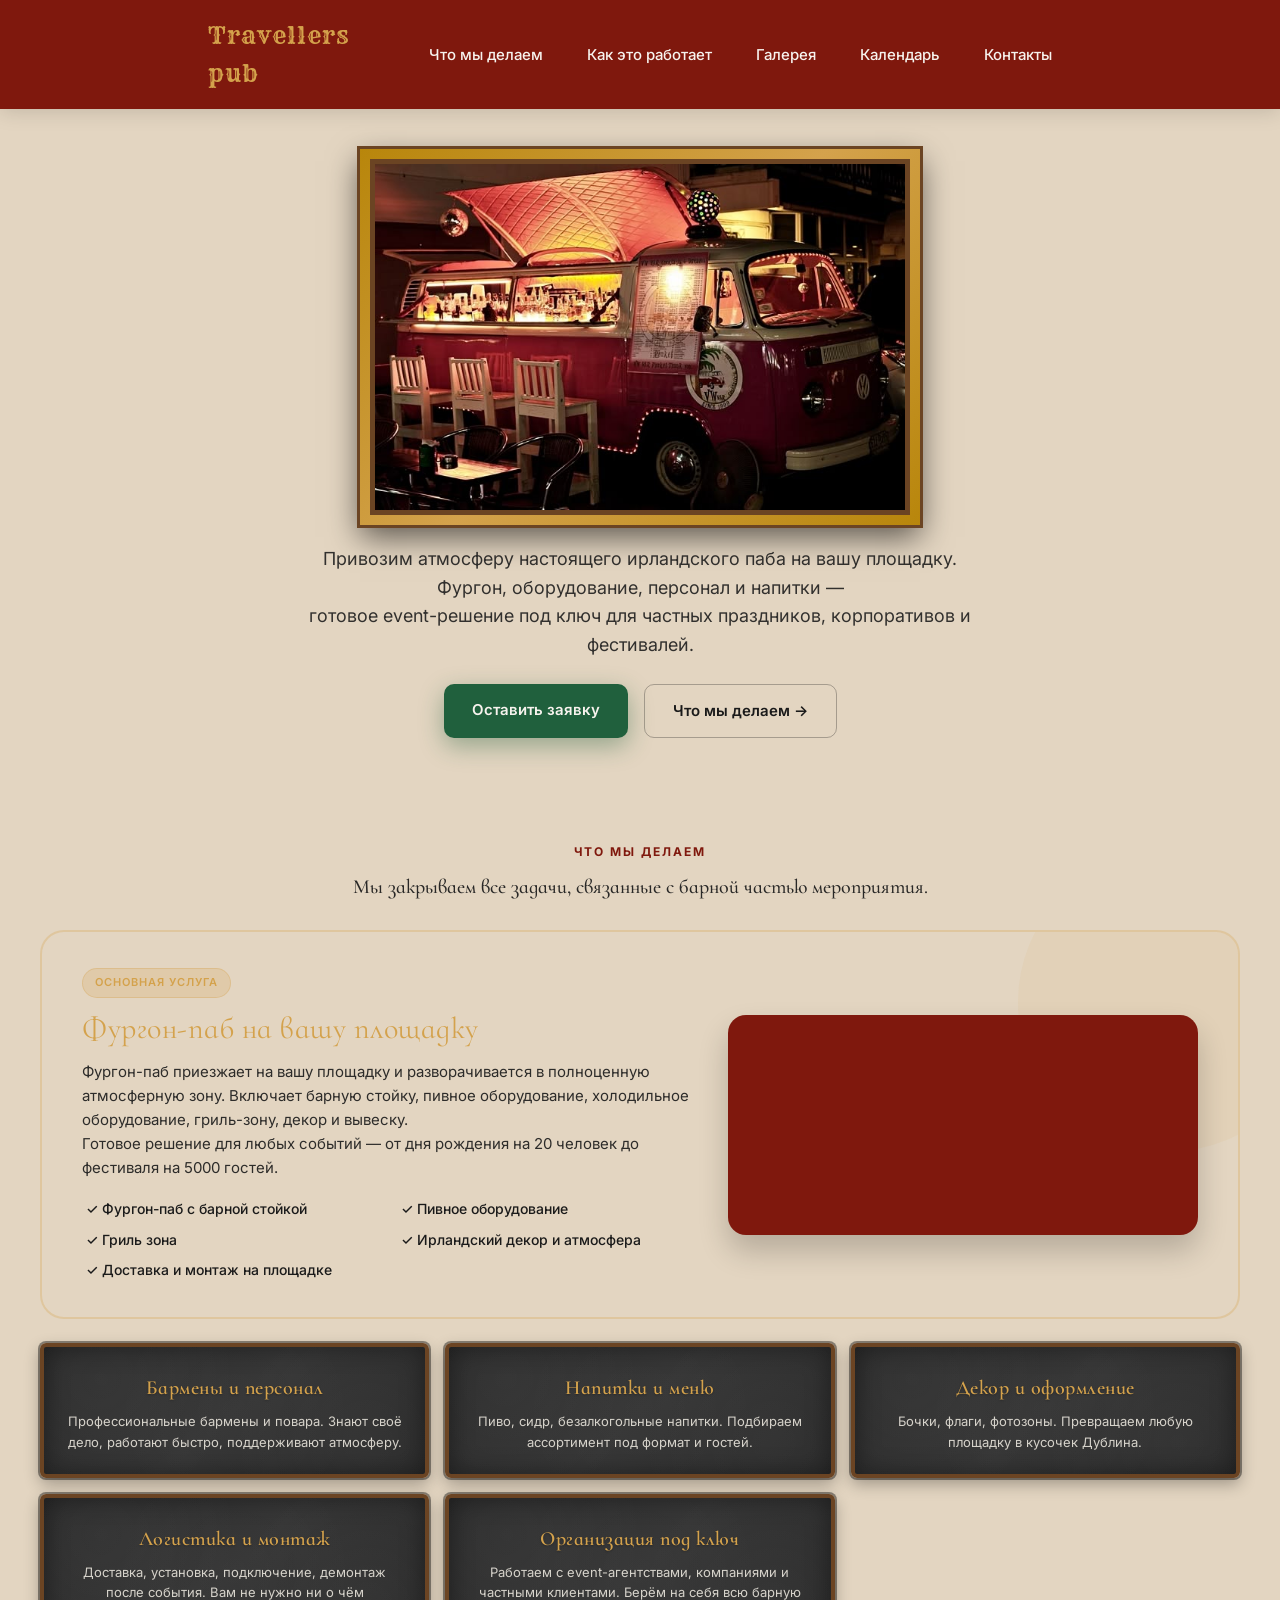
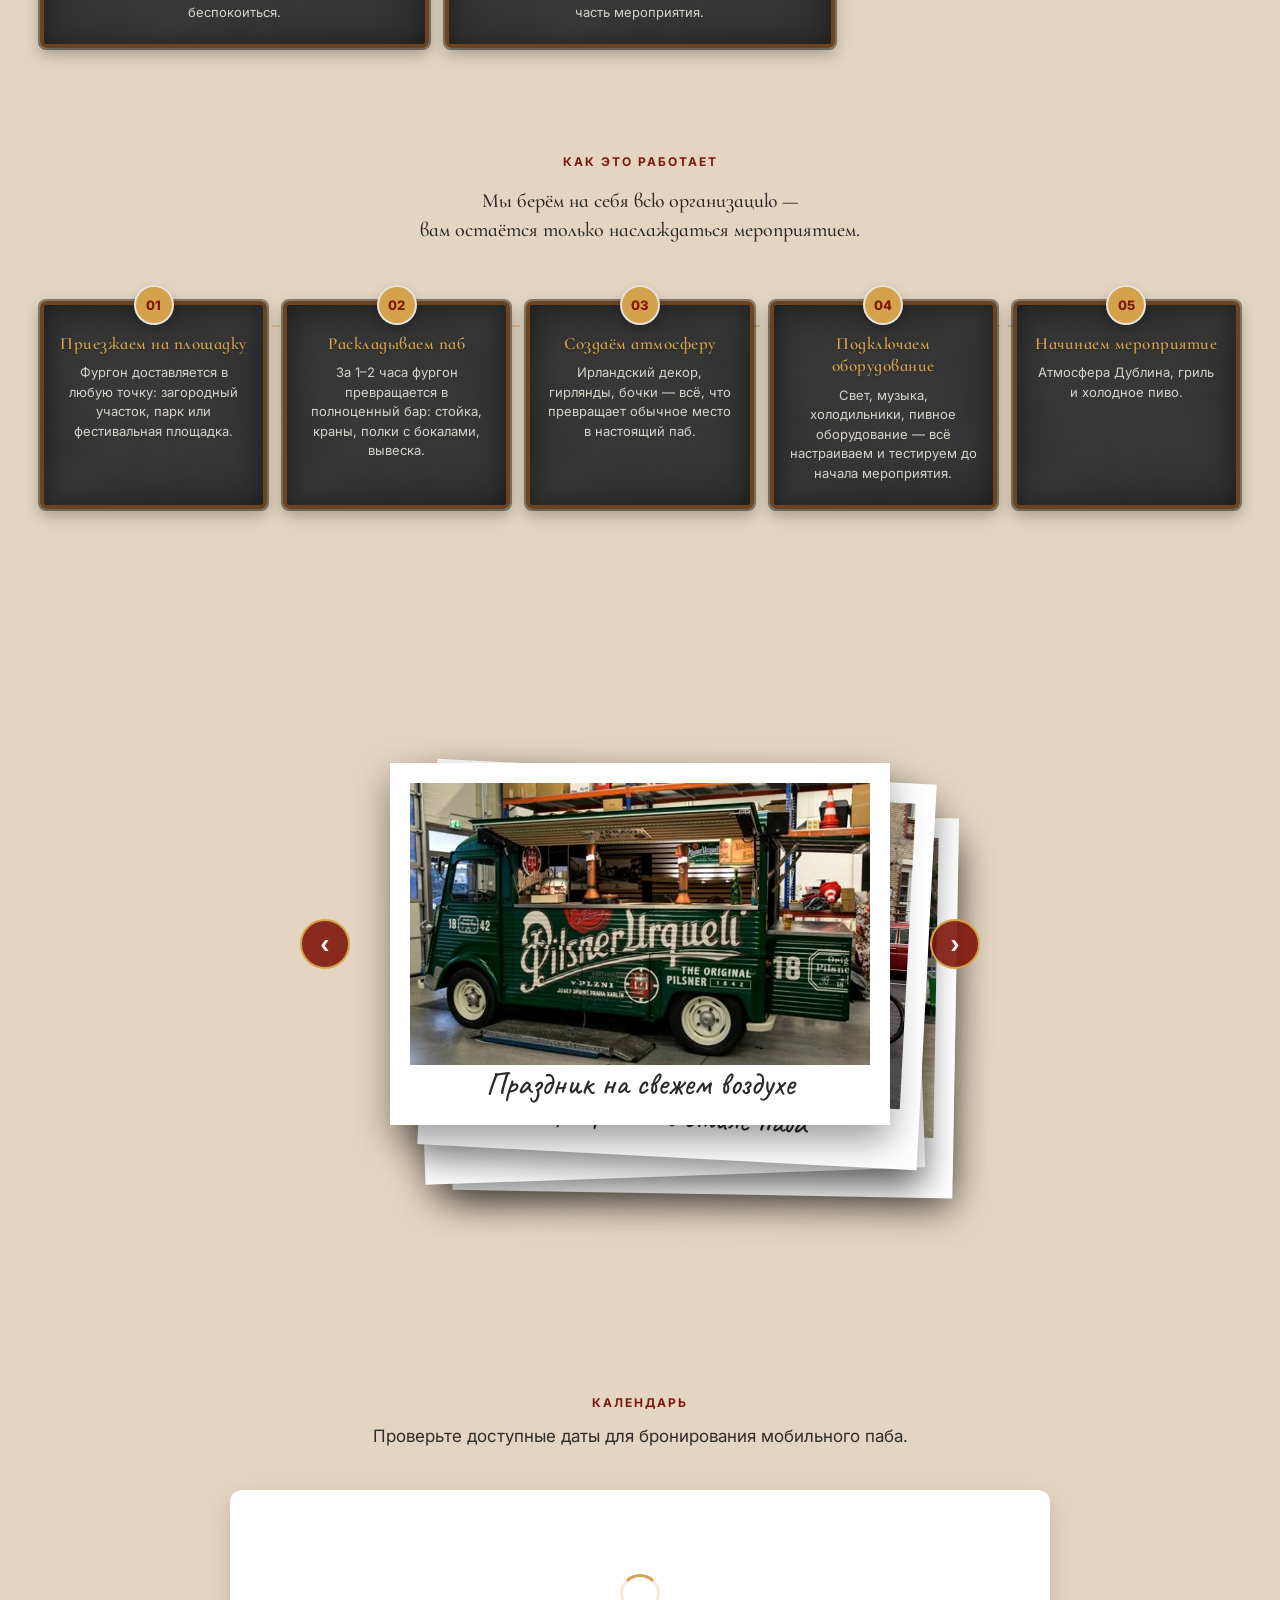
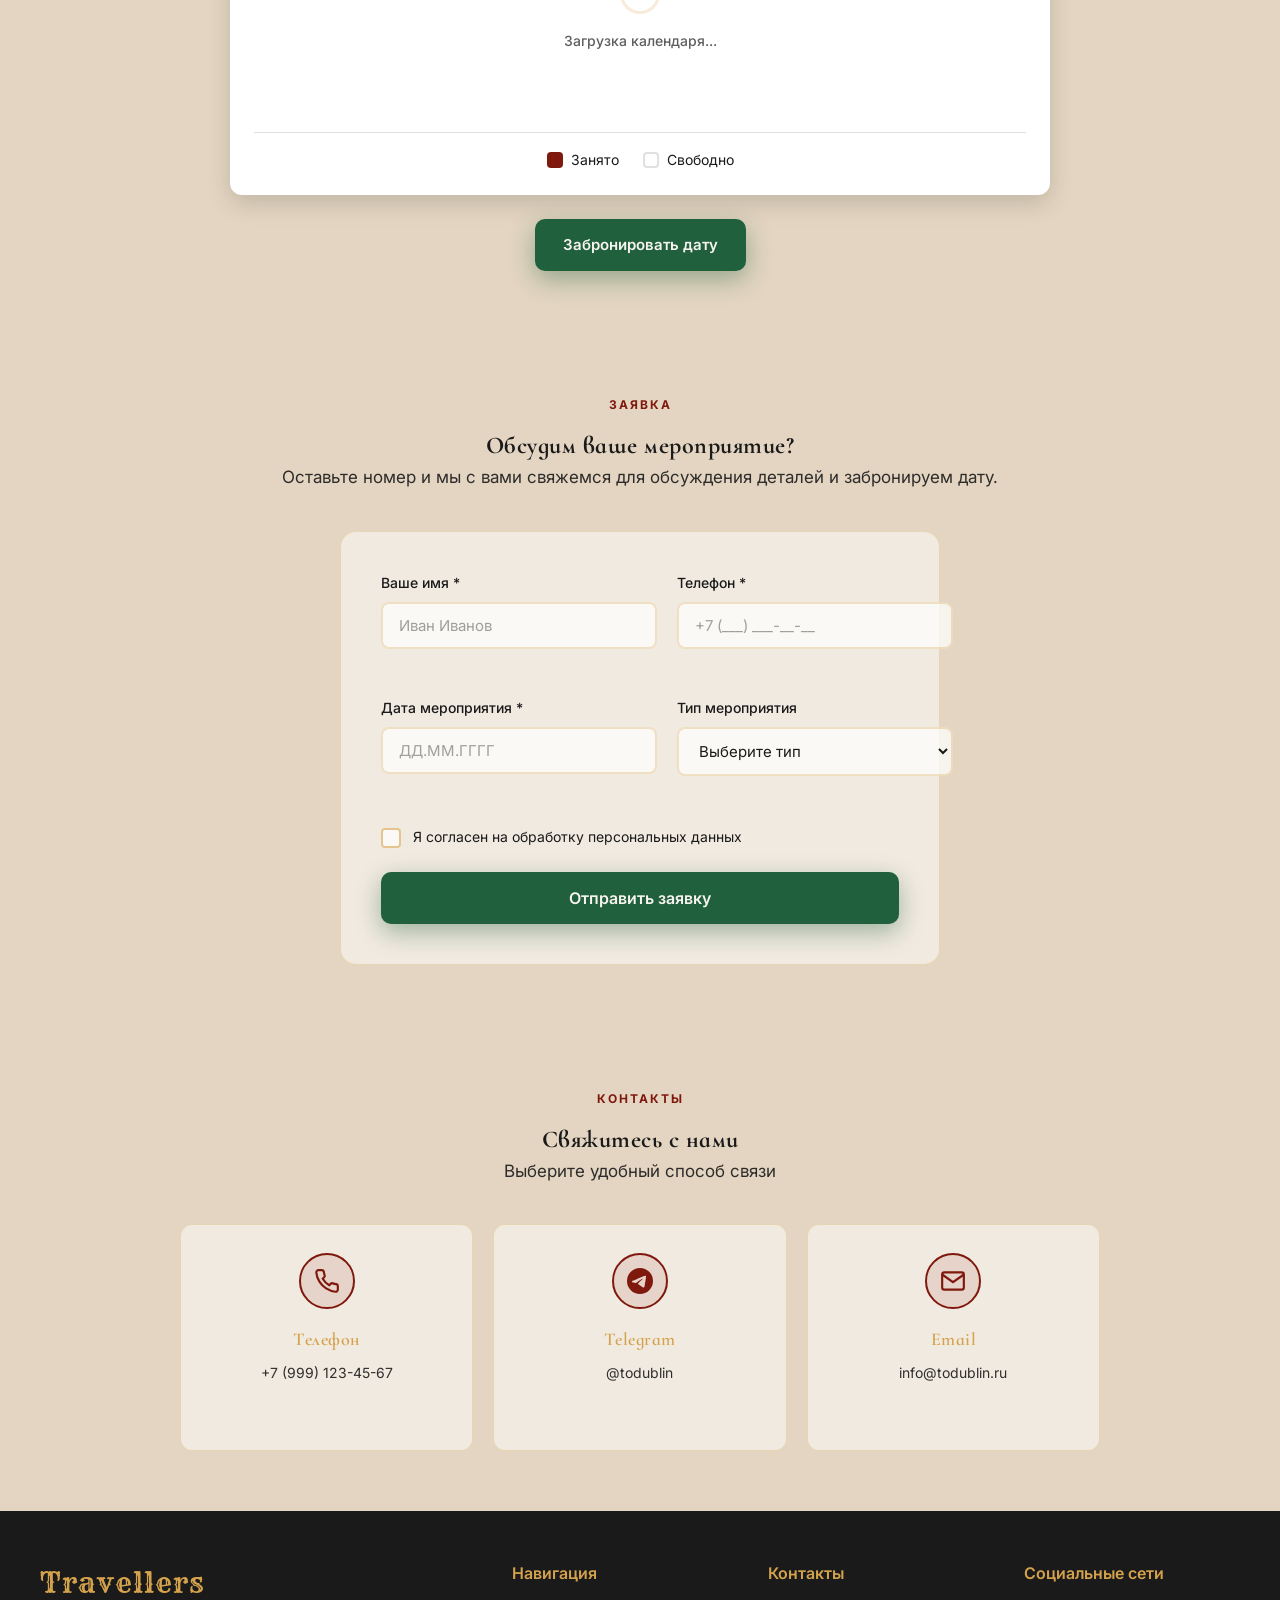
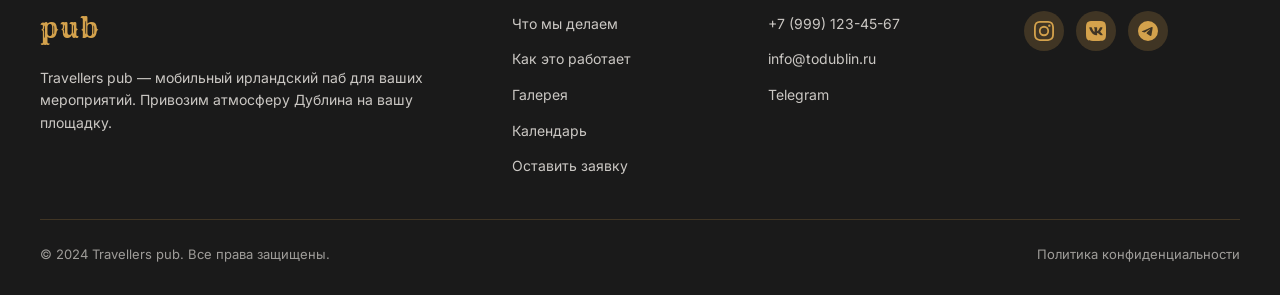
==== commit 69705f8a: "Update index.html" ====
--- a/index.html
+++ b/index.html
@@ -3,7 +3,7 @@
 <head>
   <meta charset="UTF-8">
   <meta name="viewport" content="width=device-width, initial-scale=1.0, viewport-fit=cover">
-  <title>To Dublin — мобильный ирландский паб на ваше мероприятие</title>
+  <title>Travellers pub — мобильный ирландский паб на ваше мероприятие</title>
   <link rel="preconnect" href="https://fonts.googleapis.com">
   <link rel="preconnect" href="https://fonts.gstatic.com" crossorigin>
   <link href="https://fonts.googleapis.com/css2?family=Caveat:wght@400;500;600;700&family=Cormorant+Infant:wght@400;500;600;700&family=Inter:wght@400;500;600;700;800&family=Rye&display=swap" rel="stylesheet">
@@ -19,18 +19,29 @@
   <!-- ===== ПРЕЛОАДЕР ===== -->
   <div class="preloader" id="preloader">
     <div class="preloader__content">
-      <div class="preloader__logo">To Dublin</div>
+      <div class="preloader__logo">Travellers<br>pub</div>
       <div class="preloader__spinner"></div>
     </div>
   </div>
+  
+  <script>
+    setTimeout(() => {
+      const p = document.getElementById('preloader');
+      if (p) {
+        p.style.opacity = '0';
+        p.style.visibility = 'hidden';
+        setTimeout(() => p.remove(), 500);
+      }
+    }, 800);
+  </script>
 
   <!-- ===== НАВИГАЦИЯ ===== -->
   <header class="nav">
     <div class="nav__container">
-      <a href="#" class="nav__logo">To Dublin</a>
+      <a href="#" class="nav__logo">Travellers<br>pub</a>
       <nav class="nav__menu" id="menu">
         <div class="nav__menu-top">
-          <a href="#" class="nav__menu-logo">To Dublin</a>
+          <a href="#" class="nav__menu-logo">Travellers<br>pub</a>
         </div>
         <div class="nav__menu-center">
           <a href="#intro" class="nav__link">Что мы делаем</a>
@@ -55,7 +66,7 @@
     <div class="hero__container">
       <div class="hero__content">
         <div class="hero__image">
-          <img src="image/pub.jpg" alt="Мобильный паб To Dublin">
+          <img src="image/pub.jpg" alt="Мобильный паб Travellers pub">
         </div>
         <p class="hero__subtitle">
           Привозим атмосферу настоящего ирландского паба на вашу площадку.<br>
@@ -231,7 +242,6 @@
           </button>
         </form>
 
-        <!-- Блок статуса отправки -->
         <div class="request__status" id="requestStatus">
           <div class="request__status-icon" id="statusIcon"></div>
           <div class="request__status-text" id="statusText"></div>
@@ -276,8 +286,8 @@
     <div class="footer__container">
       <div class="footer__grid">
         <div class="footer__column">
-          <a href="#" class="footer__logo">To Dublin</a>
-          <p class="footer__text">Мобильный ирландский паб для ваших мероприятий. Привозим атмосферу Дублина на вашу площадку.</p>
+          <a href="#" class="footer__logo">Travellers<br>pub</a>
+          <p class="footer__text">Travellers pub — мобильный ирландский паб для ваших мероприятий. Привозим атмосферу Дублина на вашу площадку.</p>
         </div>
         <div class="footer__column">
           <h4 class="footer__column-title">Навигация</h4>
@@ -307,7 +317,7 @@
         </div>
       </div>
       <div class="footer__bottom">
-        <p class="footer__copyright">© 2024 To Dublin. Все права защищены.</p>
+        <p class="footer__copyright">© 2024 Travellers pub. Все права защищены.</p>
         <a href="#" class="footer__privacy">Политика конфиденциальности</a>
       </div>
     </div>
--- a/styles.css
+++ b/styles.css
@@ -1,1613 +1,245 @@
-* {
-  margin: 0;
-  padding: 0;
-  box-sizing: border-box;
+* { margin: 0; padding: 0; box-sizing: border-box; }
+html { scroll-behavior: smooth; scroll-padding-top: 80px; }
+:root {
+  --primary: #7F180D; --accent: #20603D; --light: #F7F3EE;
+  --gold: #D4A24C; --text: #1a1a1a; --chalk: #E8E4DB;
+  --wood: #6B4423; --rope: #8B6F47;
 }
-
-html {
-  scroll-behavior: smooth;
-  scroll-padding-top: 80px;
-}
-
-:root {
-  --primary: #7F180D;
-  --accent: #20603D;
-  --light: #F7F3EE;
-  --gold: #D4A24C;
-  --text: #1a1a1a;
-  --chalk: #E8E4DB;
-  --wood: #6B4423;
-  --rope: #8B6F47;
-}
-
-body {
-  font-family: 'Inter', -apple-system, BlinkMacSystemFont, sans-serif;
-  background: #E3D5C1;
-  color: var(--text);
-  line-height: 1.6;
-}
-
-body.modal-open {
-  overflow: hidden;
-}
-
-h1, h2, h3,
-.intro__title,
-.intro__main-title,
-.intro__card-title,
-.process__title,
-.process__step-title {
-  font-family: 'Cormorant Infant', serif;
-  letter-spacing: 0.5px;
-}
-
-.nav__logo,
-.nav__menu-logo,
-.intro__title,
-.intro__main-title,
-.intro__card-title,
-.process__title,
-.process__step-title {
-  color: var(--gold);
-}
+body { font-family: 'Inter', -apple-system, BlinkMacSystemFont, sans-serif; background: #E3D5C1; color: var(--text); line-height: 1.6; }
+body.modal-open { overflow: hidden; }
+h1, h2, h3, .intro__title, .intro__main-title, .intro__card-title, .process__title, .process__step-title { font-family: 'Cormorant Infant', serif; letter-spacing: 0.5px; }
+.nav__logo, .nav__menu-logo, .intro__title, .intro__main-title, .intro__card-title, .process__title, .process__step-title { color: var(--gold); }
 
 /* ===== ПРЕЛОАДЕР ===== */
-.preloader {
-  position: fixed;
-  inset: 0;
-  background: #E3D5C1;
-  z-index: 9999;
-  display: flex;
-  align-items: center;
-  justify-content: center;
-  transition: opacity 0.5s ease, visibility 0.5s ease;
-}
-
-.preloader.hidden {
-  opacity: 0;
-  visibility: hidden;
-}
-
-.preloader__content {
-  display: flex;
-  flex-direction: column;
-  align-items: center;
-  gap: 24px;
-}
-
-.preloader__logo {
-  font-family: 'Rye', cursive;
-  font-size: 42px;
-  color: var(--gold);
-  letter-spacing: 2px;
-  animation: neonPulse 2.5s ease-in-out infinite;
-}
-
-.preloader__spinner {
-  width: 48px;
-  height: 48px;
-  border: 3px solid rgba(212, 162, 76, 0.2);
-  border-top-color: var(--gold);
-  border-radius: 50%;
-  animation: spin 0.8s linear infinite;
-}
+.preloader { position: fixed; inset: 0; background: #E3D5C1; z-index: 9999; display: flex; align-items: center; justify-content: center; transition: opacity 0.5s ease, visibility 0.5s ease; }
+.preloader.hidden { opacity: 0; visibility: hidden; }
+.preloader__content { display: flex; flex-direction: column; align-items: center; gap: 24px; }
+.preloader__logo { font-family: 'Rye', cursive; font-size: 42px; color: var(--gold); letter-spacing: 2px; animation: neonPulse 2.5s ease-in-out infinite; }
+.preloader__spinner { width: 48px; height: 48px; border: 3px solid rgba(212, 162, 76, 0.2); border-top-color: var(--gold); border-radius: 50%; animation: spin 0.8s linear infinite; }
 
 /* ===== НАВИГАЦИЯ ===== */
-.nav {
-  background: var(--primary);
-  padding: 16px 0;
-  position: sticky;
-  top: 0;
-  z-index: 100;
-  box-shadow: 0 2px 20px rgba(0, 0, 0, 0.15);
-}
-
-.nav__container {
-  max-width: 1280px;
-  margin: 0 auto;
-  padding: 0 40px;
-  display: flex;
-  align-items: center;
-  justify-content: center;
-  gap: 60px;
-}
-
-.nav__logo {
-  font-family: 'Rye', cursive;
-  font-size: 24px;
-  font-weight: 400;
-  color: var(--gold);
-  text-decoration: none;
-  letter-spacing: 1px;
-  animation: neonPulse 2.5s ease-in-out infinite;
-}
-
+.nav { background: var(--primary); padding: 16px 0; position: sticky; top: 0; z-index: 100; box-shadow: 0 2px 20px rgba(0, 0, 0, 0.15); }
+.nav__container { max-width: 1280px; margin: 0 auto; padding: 0 40px; display: flex; align-items: center; justify-content: center; gap: 60px; }
+.nav__logo { font-family: 'Rye', cursive; font-size: 24px; font-weight: 400; color: var(--gold); text-decoration: none; letter-spacing: 1px; animation: neonPulse 2.5s ease-in-out infinite; }
 .nav__menu-logo { display: none; }
-
-.nav__menu {
-  display: flex;
-  align-items: center;
-  gap: 0;
-}
-
-.nav__link {
-  color: var(--light);
-  text-decoration: none;
-  font-size: 15px;
-  font-weight: 500;
-  position: relative;
-  transition: opacity 0.2s;
-  padding: 0 20px;
-  animation: neonPulseNav 3s ease-in-out infinite;
-}
-
-.nav__link:not(:last-child)::after {
-  content: '|';
-  position: absolute;
-  right: 0;
-  top: 50%;
-  transform: translateY(-50%);
-  color: var(--gold);
-  opacity: 0.5;
-  font-weight: 300;
-}
-
+.nav__menu { display: flex; align-items: center; gap: 0; }
+.nav__link { color: var(--light); text-decoration: none; font-size: 15px; font-weight: 500; position: relative; transition: opacity 0.2s; padding: 0 20px; animation: neonPulseNav 3s ease-in-out infinite; }
+.nav__link:not(:last-child)::after { content: '|'; position: absolute; right: 0; top: 50%; transform: translateY(-50%); color: var(--gold); opacity: 0.5; font-weight: 300; }
 .nav__link:hover { opacity: 0.8; }
 .nav__link::after { display: none; }
-.nav__cta { display: none; }
-.nav__burger { display: none; }
-.nav__close { display: none; }
+.nav__cta, .nav__burger, .nav__close { display: none; }
 
 /* ===== HERO ===== */
-.hero {
-  background: #E3D5C1;
-  padding: 40px 0 50px;
-  color: var(--text);
-  position: relative;
-}
-
-.hero__container {
-  max-width: 1280px;
-  margin: 0 auto;
-  padding: 0 40px;
-}
-
-.hero__content {
-  max-width: 920px;
-  margin: 0 auto;
-  text-align: center;
-}
-
-.hero__subtitle {
-  font-size: 18px;
-  opacity: 0.88;
-  margin: 20px auto 24px;
-  max-width: 720px;
-  line-height: 1.6;
-}
-
-.hero__actions {
-  display: flex;
-  gap: 16px;
-  justify-content: center;
-}
-
-.hero__image {
-  width: 100%;
-  max-width: 560px;
-  margin: 0 auto;
-  position: relative;
-  padding: 10px;
-  background: linear-gradient(135deg, #B8860B 0%, #D4A24C 50%, #B8860B 100%);
-  box-shadow:
-    0 0 0 3px var(--wood),
-    0 12px 30px rgba(0, 0, 0, 0.6);
-}
-
-.hero__image::before {
-  content: '';
-  position: absolute;
-  inset: 10px;
-  border: 4px solid var(--wood);
-  pointer-events: none;
-  z-index: 2;
-}
-
-.hero__image img {
-  width: 100%;
-  height: auto;
-  display: block;
-  border: 5px solid var(--wood);
-  box-shadow: inset 0 0 30px rgba(0, 0, 0, 0.5);
-}
-
-.btn {
-  display: inline-block;
-  padding: 14px 28px;
-  border-radius: 10px;
-  text-decoration: none;
-  font-weight: 600;
-  font-size: 15px;
-  transition: all 0.25s ease;
-  cursor: pointer;
-  border: none;
-  font-family: inherit;
-}
-
-.btn--primary {
-  background: var(--accent);
-  color: var(--light);
-  box-shadow: 0 8px 24px rgba(32, 96, 61, 0.4);
-}
-
-.btn--primary:hover {
-  transform: translateY(-3px);
-  box-shadow: 0 12px 32px rgba(32, 96, 61, 0.55);
-}
-
-.btn--ghost {
-  color: var(--text);
-  border: 1px solid rgba(26, 26, 26, 0.3);
-  background: transparent;
-}
-
-.btn--ghost:hover {
-  background: rgba(26, 26, 26, 0.1);
-  border-color: var(--text);
-}
+.hero { background: #E3D5C1; padding: 40px 0 50px; color: var(--text); position: relative; }
+.hero__container { max-width: 1280px; margin: 0 auto; padding: 0 40px; }
+.hero__content { max-width: 920px; margin: 0 auto; text-align: center; }
+.hero__subtitle { font-size: 18px; opacity: 0.88; margin: 20px auto 24px; max-width: 720px; line-height: 1.6; }
+.hero__actions { display: flex; gap: 16px; justify-content: center; }
+.hero__image { width: 100%; max-width: 560px; margin: 0 auto; position: relative; padding: 10px; background: linear-gradient(135deg, #B8860B 0%, #D4A24C 50%, #B8860B 100%); box-shadow: 0 0 0 3px var(--wood), 0 12px 30px rgba(0, 0, 0, 0.6); }
+.hero__image::before { content: ''; position: absolute; inset: 10px; border: 4px solid var(--wood); pointer-events: none; z-index: 2; }
+.hero__image img { width: 100%; height: auto; display: block; border: 5px solid var(--wood); box-shadow: inset 0 0 30px rgba(0, 0, 0, 0.5); }
+.btn { display: inline-block; padding: 14px 28px; border-radius: 10px; text-decoration: none; font-weight: 600; font-size: 15px; transition: all 0.25s ease; cursor: pointer; border: none; font-family: inherit; }
+.btn--primary { background: var(--accent); color: var(--light); box-shadow: 0 8px 24px rgba(32, 96, 61, 0.4); }
+.btn--primary:hover { transform: translateY(-3px); box-shadow: 0 12px 32px rgba(32, 96, 61, 0.55); }
+.btn--ghost { color: var(--text); border: 1px solid rgba(26, 26, 26, 0.3); background: transparent; }
+.btn--ghost:hover { background: rgba(26, 26, 26, 0.1); border-color: var(--text); }
 
 /* ===== INTRO ===== */
-.intro {
-  background: #E3D5C1;
-  padding: 50px 0;
-  color: var(--text);
-  position: relative;
-  overflow: hidden;
-}
-
-.intro__container {
-  max-width: 1280px;
-  margin: 0 auto;
-  padding: 0 40px;
-  position: relative;
-  z-index: 2;
-}
-
-.intro__header {
-  text-align: center;
-  max-width: 720px;
-  margin: 0 auto 28px;
-}
-
-.intro__label {
-  display: inline-block;
-  color: var(--primary);
-  font-size: 12px;
-  font-weight: 700;
-  text-transform: uppercase;
-  letter-spacing: 2px;
-  margin-bottom: 12px;
-  animation: neonPulse 2.5s ease-in-out infinite;
-}
-
-.intro__subtitle {
-  font-size: 20px;
-  opacity: 0.92;
-  line-height: 1.45;
-  font-family: 'Cormorant Infant', serif;
-  font-weight: 500;
-}
-
-.intro__main {
-  background: #E3D5C1;
-  border-radius: 24px;
-  padding: 36px 40px;
-  display: grid;
-  grid-template-columns: 1.3fr 1fr;
-  gap: 36px;
-  align-items: center;
-  margin-bottom: 24px;
-  position: relative;
-  overflow: hidden;
-  border: 2px solid rgba(212, 162, 76, 0.3);
-}
-
-.intro__main::before {
-  content: '';
-  position: absolute;
-  top: -80px;
-  right: -80px;
-  width: 300px;
-  height: 300px;
-  background: rgba(212, 162, 76, 0.08);
-  border-radius: 50%;
-}
-
+.intro { background: #E3D5C1; padding: 50px 0; color: var(--text); position: relative; overflow: hidden; }
+.intro__container { max-width: 1280px; margin: 0 auto; padding: 0 40px; position: relative; z-index: 2; }
+.intro__header { text-align: center; max-width: 720px; margin: 0 auto 28px; }
+.intro__label { display: inline-block; color: var(--primary); font-size: 12px; font-weight: 700; text-transform: uppercase; letter-spacing: 2px; margin-bottom: 12px; animation: neonPulse 2.5s ease-in-out infinite; }
+.intro__subtitle { font-size: 20px; opacity: 0.92; line-height: 1.45; font-family: 'Cormorant Infant', serif; font-weight: 500; }
+.intro__main { background: #E3D5C1; border-radius: 24px; padding: 36px 40px; display: grid; grid-template-columns: 1.3fr 1fr; gap: 36px; align-items: center; margin-bottom: 24px; position: relative; overflow: hidden; border: 2px solid rgba(212, 162, 76, 0.3); }
+.intro__main::before { content: ''; position: absolute; top: -80px; right: -80px; width: 300px; height: 300px; background: rgba(212, 162, 76, 0.08); border-radius: 50%; }
 .intro__main-content { position: relative; z-index: 2; }
-
-.intro__main-badge {
-  display: inline-block;
-  background: rgba(212, 162, 76, 0.2);
-  color: var(--gold);
-  padding: 5px 12px;
-  border-radius: 50px;
-  font-size: 11px;
-  font-weight: 600;
-  text-transform: uppercase;
-  letter-spacing: 1px;
-  margin-bottom: 14px;
-  border: 1px solid rgba(212, 162, 76, 0.3);
-}
-
-.intro__main-title {
-  font-size: 30px;
-  font-weight: 400;
-  line-height: 1.15;
-  margin-bottom: 14px;
-}
-
-.intro__main-text {
-  font-size: 15px;
-  line-height: 1.6;
-  opacity: 0.9;
-  margin-bottom: 18px;
-}
-
-.intro__main-list {
-  list-style: none;
-  display: grid;
-  grid-template-columns: 1fr 1fr;
-  gap: 8px 20px;
-}
-
-.intro__main-list li {
-  font-size: 14px;
-  font-weight: 500;
-  color: var(--text);
-  padding-left: 4px;
-}
-
-.intro__main-visual {
-  height: 220px;
-  background: var(--primary);
-  border-radius: 18px;
-  position: relative;
-  box-shadow: 0 16px 30px rgba(0, 0, 0, 0.2);
-}
-
-.intro__grid {
-  display: grid;
-  grid-template-columns: repeat(3, 1fr);
-  gap: 16px;
-}
-
-.intro__card {
-  background:
-    radial-gradient(circle at 15% 25%, rgba(255, 255, 255, 0.04) 0%, transparent 40%),
-    radial-gradient(circle at 85% 75%, rgba(255, 255, 255, 0.03) 0%, transparent 40%),
-    radial-gradient(circle at 50% 50%, rgba(255, 255, 255, 0.02) 0%, transparent 60%),
-    linear-gradient(135deg, #2a2a2a 0%, #353535 50%, #2a2a2a 100%);
-  border-radius: 6px;
-  padding: 28px 20px 22px;
-  text-align: center;
-  position: relative;
-  transition: transform 0.3s ease, box-shadow 0.3s ease;
-  color: var(--chalk);
-  border: 4px solid var(--wood);
-  box-shadow:
-    0 0 0 2px rgba(0, 0, 0, 0.4),
-    inset 0 0 24px rgba(0, 0, 0, 0.4),
-    0 6px 16px rgba(0, 0, 0, 0.3);
-}
-
-.intro__card:hover {
-  transform: translateY(-6px);
-  box-shadow:
-    0 0 0 2px rgba(0, 0, 0, 0.4),
-    inset 0 0 24px rgba(0, 0, 0, 0.4),
-    0 12px 24px rgba(0, 0, 0, 0.4),
-    0 0 16px rgba(212, 162, 76, 0.15);
-}
-
-.intro__card-title {
-  font-size: 20px;
-  font-weight: 600;
-  color: var(--gold);
-  margin-bottom: 10px;
-  line-height: 1.3;
-  text-shadow: 0 1px 2px rgba(0, 0, 0, 0.3);
-}
-
-.intro__card-text {
-  font-size: 13px;
-  line-height: 1.55;
-  color: var(--chalk);
-  opacity: 0.9;
-}
+.intro__main-badge { display: inline-block; background: rgba(212, 162, 76, 0.2); color: var(--gold); padding: 5px 12px; border-radius: 50px; font-size: 11px; font-weight: 600; text-transform: uppercase; letter-spacing: 1px; margin-bottom: 14px; border: 1px solid rgba(212, 162, 76, 0.3); }
+.intro__main-title { font-size: 30px; font-weight: 400; line-height: 1.15; margin-bottom: 14px; }
+.intro__main-text { font-size: 15px; line-height: 1.6; opacity: 0.9; margin-bottom: 18px; }
+.intro__main-list { list-style: none; display: grid; grid-template-columns: 1fr 1fr; gap: 8px 20px; }
+.intro__main-list li { font-size: 14px; font-weight: 500; color: var(--text); padding-left: 4px; }
+.intro__main-visual { height: 220px; background: var(--primary); border-radius: 18px; position: relative; box-shadow: 0 16px 30px rgba(0, 0, 0, 0.2); }
+.intro__grid { display: grid; grid-template-columns: repeat(3, 1fr); gap: 16px; }
+.intro__card { background: radial-gradient(circle at 15% 25%, rgba(255, 255, 255, 0.04) 0%, transparent 40%), radial-gradient(circle at 85% 75%, rgba(255, 255, 255, 0.03) 0%, transparent 40%), radial-gradient(circle at 50% 50%, rgba(255, 255, 255, 0.02) 0%, transparent 60%), linear-gradient(135deg, #2a2a2a 0%, #353535 50%, #2a2a2a 100%); border-radius: 6px; padding: 28px 20px 22px; text-align: center; position: relative; transition: transform 0.3s ease, box-shadow 0.3s ease; color: var(--chalk); border: 4px solid var(--wood); box-shadow: 0 0 0 2px rgba(0, 0, 0, 0.4), inset 0 0 24px rgba(0, 0, 0, 0.4), 0 6px 16px rgba(0, 0, 0, 0.3); }
+.intro__card:hover { transform: translateY(-6px); box-shadow: 0 0 0 2px rgba(0, 0, 0, 0.4), inset 0 0 24px rgba(0, 0, 0, 0.4), 0 12px 24px rgba(0, 0, 0, 0.4), 0 0 16px rgba(212, 162, 76, 0.15); }
+.intro__card-title { font-size: 20px; font-weight: 600; color: var(--gold); margin-bottom: 10px; line-height: 1.3; text-shadow: 0 1px 2px rgba(0, 0, 0, 0.3); }
+.intro__card-text { font-size: 13px; line-height: 1.55; color: var(--chalk); opacity: 0.9; }
 
 /* ===== PROCESS ===== */
-.process {
-  background: #E3D5C1;
-  padding: 50px 0;
-  position: relative;
-  color: var(--text);
-}
-
-.process__container {
-  max-width: 1280px;
-  margin: 0 auto;
-  padding: 0 40px;
-}
-
-.process__header {
-  text-align: center;
-  max-width: 720px;
-  margin: 0 auto 36px;
-}
-
-.process__label {
-  display: inline-block;
-  color: var(--primary);
-  font-size: 12px;
-  font-weight: 700;
-  text-transform: uppercase;
-  letter-spacing: 2px;
-  margin-bottom: 16px;
-  animation: neonPulse 2.5s ease-in-out infinite;
-}
-
-.process__subtitle {
-  font-size: 20px;
-  opacity: 0.92;
-  line-height: 1.45;
-  font-family: 'Cormorant Infant', serif;
-  font-weight: 500;
-}
-
-.process__steps {
-  display: grid;
-  grid-template-columns: repeat(5, 1fr);
-  gap: 16px;
-  position: relative;
-  padding-top: 20px;
-}
-
-.process__steps::before {
-  content: '';
-  position: absolute;
-  top: 44px;
-  left: 10%;
-  right: 10%;
-  height: 2px;
-  background: repeating-linear-gradient(
-    to right,
-    var(--gold) 0,
-    var(--gold) 8px,
-    transparent 8px,
-    transparent 16px
-  );
-  opacity: 0.5;
-  z-index: 0;
-}
-
-.process__step {
-  background:
-    radial-gradient(circle at 15% 25%, rgba(255, 255, 255, 0.04) 0%, transparent 40%),
-    radial-gradient(circle at 85% 75%, rgba(255, 255, 255, 0.03) 0%, transparent 40%),
-    radial-gradient(circle at 50% 50%, rgba(255, 255, 255, 0.02) 0%, transparent 60%),
-    linear-gradient(135deg, #2a2a2a 0%, #353535 50%, #2a2a2a 100%);
-  border-radius: 6px;
-  padding: 28px 16px 22px;
-  text-align: center;
-  position: relative;
-  z-index: 1;
-  transition: transform 0.3s ease, box-shadow 0.3s ease;
-  color: var(--chalk);
-  border: 4px solid var(--wood);
-  box-shadow:
-    0 0 0 2px rgba(0, 0, 0, 0.4),
-    inset 0 0 24px rgba(0, 0, 0, 0.4),
-    0 6px 16px rgba(0, 0, 0, 0.3);
-}
-
-.process__step:hover {
-  transform: translateY(-6px);
-  box-shadow:
-    0 0 0 2px rgba(0, 0, 0, 0.4),
-    inset 0 0 24px rgba(0, 0, 0, 0.4),
-    0 12px 24px rgba(0, 0, 0, 0.4),
-    0 0 16px rgba(212, 162, 76, 0.15);
-}
-
-.process__step--final {
-  background:
-    radial-gradient(circle at 15% 25%, rgba(255, 255, 255, 0.04) 0%, transparent 40%),
-    radial-gradient(circle at 85% 75%, rgba(255, 255, 255, 0.03) 0%, transparent 40%),
-    radial-gradient(circle at 50% 50%, rgba(255, 255, 255, 0.02) 0%, transparent 60%),
-    linear-gradient(135deg, #2a2a2a 0%, #353535 50%, #2a2a2a 100%);
-  color: var(--chalk);
-  border: 4px solid var(--wood);
-  box-shadow:
-    0 0 0 2px rgba(0, 0, 0, 0.4),
-    inset 0 0 24px rgba(0, 0, 0, 0.4),
-    0 6px 16px rgba(0, 0, 0, 0.3);
-}
-
-.process__step--final:hover {
-  transform: translateY(-6px);
-  box-shadow:
-    0 0 0 2px rgba(0, 0, 0, 0.4),
-    inset 0 0 24px rgba(0, 0, 0, 0.4),
-    0 12px 24px rgba(0, 0, 0, 0.4),
-    0 0 16px rgba(212, 162, 76, 0.15);
-}
-
+.process { background: #E3D5C1; padding: 50px 0; position: relative; color: var(--text); }
+.process__container { max-width: 1280px; margin: 0 auto; padding: 0 40px; }
+.process__header { text-align: center; max-width: 720px; margin: 0 auto 36px; }
+.process__label { display: inline-block; color: var(--primary); font-size: 12px; font-weight: 700; text-transform: uppercase; letter-spacing: 2px; margin-bottom: 16px; animation: neonPulse 2.5s ease-in-out infinite; }
+.process__subtitle { font-size: 20px; opacity: 0.92; line-height: 1.45; font-family: 'Cormorant Infant', serif; font-weight: 500; }
+.process__steps { display: grid; grid-template-columns: repeat(5, 1fr); gap: 16px; position: relative; padding-top: 20px; }
+.process__steps::before { content: ''; position: absolute; top: 44px; left: 10%; right: 10%; height: 2px; background: repeating-linear-gradient(to right, var(--gold) 0, var(--gold) 8px, transparent 8px, transparent 16px); opacity: 0.5; z-index: 0; }
+.process__step { background: radial-gradient(circle at 15% 25%, rgba(255, 255, 255, 0.04) 0%, transparent 40%), radial-gradient(circle at 85% 75%, rgba(255, 255, 255, 0.03) 0%, transparent 40%), radial-gradient(circle at 50% 50%, rgba(255, 255, 255, 0.02) 0%, transparent 60%), linear-gradient(135deg, #2a2a2a 0%, #353535 50%, #2a2a2a 100%); border-radius: 6px; padding: 28px 16px 22px; text-align: center; position: relative; z-index: 1; transition: transform 0.3s ease, box-shadow 0.3s ease; color: var(--chalk); border: 4px solid var(--wood); box-shadow: 0 0 0 2px rgba(0, 0, 0, 0.4), inset 0 0 24px rgba(0, 0, 0, 0.4), 0 6px 16px rgba(0, 0, 0, 0.3); }
+.process__step:hover { transform: translateY(-6px); box-shadow: 0 0 0 2px rgba(0, 0, 0, 0.4), inset 0 0 24px rgba(0, 0, 0, 0.4), 0 12px 24px rgba(0, 0, 0, 0.4), 0 0 16px rgba(212, 162, 76, 0.15); }
+.process__step--final { background: radial-gradient(circle at 15% 25%, rgba(255, 255, 255, 0.04) 0%, transparent 40%), radial-gradient(circle at 85% 75%, rgba(255, 255, 255, 0.03) 0%, transparent 40%), radial-gradient(circle at 50% 50%, rgba(255, 255, 255, 0.02) 0%, transparent 60%), linear-gradient(135deg, #2a2a2a 0%, #353535 50%, #2a2a2a 100%); color: var(--chalk); border: 4px solid var(--wood); box-shadow: 0 0 0 2px rgba(0, 0, 0, 0.4), inset 0 0 24px rgba(0, 0, 0, 0.4), 0 6px 16px rgba(0, 0, 0, 0.3); }
+.process__step--final:hover { transform: translateY(-6px); box-shadow: 0 0 0 2px rgba(0, 0, 0, 0.4), inset 0 0 24px rgba(0, 0, 0, 0.4), 0 12px 24px rgba(0, 0, 0, 0.4), 0 0 16px rgba(212, 162, 76, 0.15); }
 .process__step--final .process__step-title { color: var(--gold); }
 .process__step--final .process__step-text { color: var(--chalk); opacity: 0.9; }
-
-.process__step-number {
-  position: absolute;
-  top: -18px;
-  left: 50%;
-  transform: translateX(-50%);
-  width: 36px;
-  height: 36px;
-  background: var(--gold);
-  color: var(--primary);
-  border-radius: 50%;
-  display: flex;
-  align-items: center;
-  justify-content: center;
-  font-family: 'Inter', sans-serif;
-  font-size: 13px;
-  font-weight: 800;
-  box-shadow:
-    0 0 0 2px var(--chalk),
-    0 4px 12px rgba(0, 0, 0, 0.3);
-}
-
-.process__step--final .process__step-number {
-  background: var(--gold);
-  color: var(--primary);
-  box-shadow:
-    0 0 0 2px var(--chalk),
-    0 4px 12px rgba(0, 0, 0, 0.3);
-}
-
-.process__step-title {
-  font-size: 17px;
-  font-weight: 600;
-  color: var(--gold);
-  margin-bottom: 8px;
-  line-height: 1.3;
-  text-shadow: 0 1px 2px rgba(0, 0, 0, 0.3);
-}
-
-.process__step-text {
-  font-size: 13px;
-  line-height: 1.5;
-  color: var(--chalk);
-  opacity: 0.9;
-}
+.process__step-number { position: absolute; top: -18px; left: 50%; transform: translateX(-50%); width: 36px; height: 36px; background: var(--gold); color: var(--primary); border-radius: 50%; display: flex; align-items: center; justify-content: center; font-family: 'Inter', sans-serif; font-size: 13px; font-weight: 800; box-shadow: 0 0 0 2px var(--chalk), 0 4px 12px rgba(0, 0, 0, 0.3); }
+.process__step--final .process__step-number { background: var(--gold); color: var(--primary); box-shadow: 0 0 0 2px var(--chalk), 0 4px 12px rgba(0, 0, 0, 0.3); }
+.process__step-title { font-size: 17px; font-weight: 600; color: var(--gold); margin-bottom: 8px; line-height: 1.3; text-shadow: 0 1px 2px rgba(0, 0, 0, 0.3); }
+.process__step-text { font-size: 13px; line-height: 1.5; color: var(--chalk); opacity: 0.9; }
 
 /* ===== ГАЛЕРЕЯ ===== */
-.gallery {
-  background: #E3D5C1;
-  padding: 60px 0;
-  color: var(--text);
-  overflow: hidden;
-}
-
-.gallery__container {
-  max-width: 1280px;
-  margin: 0 auto;
-  padding: 0 40px;
-}
-
-.gallery__frame {
-  background: transparent;
-  padding: 0;
-  border-radius: 0;
-  box-shadow: none;
-  position: relative;
-  overflow: visible;
-}
-
+.gallery { background: #E3D5C1; padding: 60px 0; color: var(--text); overflow: hidden; }
+.gallery__container { max-width: 1280px; margin: 0 auto; padding: 0 40px; }
+.gallery__frame { background: transparent; padding: 0; border-radius: 0; box-shadow: none; position: relative; overflow: visible; }
 .gallery__frame::before { display: none; }
-
-.gallery__carousel {
-  position: relative;
-  width: 100%;
-  max-width: 600px;
-  height: 650px;
-  margin: 0 auto;
-  perspective: 1000px;
-  overflow: visible;
-}
-
-.gallery__track {
-  position: relative;
-  width: 100%;
-  height: 100%;
-}
-
-.gallery__slide {
-  position: absolute;
-  top: 0;
-  left: 0;
-  width: 100%;
-  height: 100%;
-  display: flex;
-  justify-content: center;
-  align-items: center;
-  transition: transform 0.6s cubic-bezier(0.25, 0.8, 0.25, 1), 
-              opacity 0.6s ease;
-  transform-origin: center bottom;
-}
-
-.gallery__polaroid {
-  background: #fff;
-  padding: 20px 20px 60px 20px;
-  box-shadow: 0 15px 35px rgba(0, 0, 0, 0.4);
-  width: 100%;
-  max-width: 500px;
-  position: relative;
-}
-
-.gallery__polaroid img {
-  width: 100%;
-  height: auto;
-  display: block;
-  filter: sepia(15%) contrast(1.05);
-  cursor: zoom-in;
-  transition: transform 0.3s ease;
-}
-
-.gallery__polaroid img:hover {
-  transform: scale(1.02);
-}
-
-.gallery__caption {
-  position: absolute;
-  bottom: 16px;
-  left: 0;
-  right: 0;
-  text-align: center;
-  font-family: 'Caveat', cursive;
-  font-size: 32px;
-  font-weight: 500;
-  color: #2a2a2a;
-  margin: 0;
-  padding: 0 20px;
-}
-
-.gallery__slide.active {
-  z-index: 10;
-  transform: translate(0, 0) rotate(0deg);
-  opacity: 1;
-}
-
-.gallery__slide.next {
-  z-index: 9;
-  transform: translate(20px, 20px) rotate(3deg);
-  opacity: 1;
-}
-
-.gallery__slide.next-2 {
-  z-index: 8;
-  transform: translate(40px, 40px) rotate(-2deg);
-  opacity: 1;
-}
-
-.gallery__slide.hidden {
-  z-index: 7;
-  transform: translate(60px, 60px) rotate(1deg);
-  opacity: 1;
-}
-
-.gallery__slide.fly-out-right {
-  z-index: 20;
-  transform: translate(120%, 60px) rotate(18deg);
-  opacity: 0;
-}
-
-.gallery__slide.fly-out-left {
-  z-index: 20;
-  transform: translate(-120%, 60px) rotate(-18deg);
-  opacity: 0;
-}
-
-.gallery__arrow {
-  position: absolute;
-  top: 50%;
-  transform: translateY(-50%);
-  width: 50px;
-  height: 50px;
-  background: rgba(127, 24, 13, 0.9);
-  color: var(--light);
-  border: 2px solid var(--gold);
-  border-radius: 50%;
-  font-size: 28px;
-  font-weight: 700;
-  cursor: pointer;
-  display: flex;
-  align-items: center;
-  justify-content: center;
-  transition: all 0.2s;
-  z-index: 30;
-}
-
-.gallery__arrow:hover {
-  background: var(--gold);
-  color: var(--primary);
-  transform: translateY(-50%) scale(1.1);
-}
-
+.gallery__carousel { position: relative; width: 100%; max-width: 600px; height: 650px; margin: 0 auto; perspective: 1000px; overflow: visible; }
+.gallery__track { position: relative; width: 100%; height: 100%; }
+.gallery__slide { position: absolute; top: 0; left: 0; width: 100%; height: 100%; display: flex; justify-content: center; align-items: center; transition: transform 0.6s cubic-bezier(0.25, 0.8, 0.25, 1), opacity 0.6s ease; transform-origin: center bottom; }
+.gallery__polaroid { background: #fff; padding: 20px 20px 60px 20px; box-shadow: 0 15px 35px rgba(0, 0, 0, 0.4); width: 100%; max-width: 500px; position: relative; }
+.gallery__polaroid img { width: 100%; height: auto; display: block; filter: sepia(15%) contrast(1.05); cursor: zoom-in; transition: transform 0.3s ease; }
+.gallery__polaroid img:hover { transform: scale(1.02); }
+.gallery__caption { position: absolute; bottom: 16px; left: 0; right: 0; text-align: center; font-family: 'Caveat', cursive; font-size: 32px; font-weight: 500; color: #2a2a2a; margin: 0; padding: 0 20px; }
+.gallery__slide.active { z-index: 10; transform: translate(0, 0) rotate(0deg); opacity: 1; }
+.gallery__slide.next { z-index: 9; transform: translate(20px, 20px) rotate(3deg); opacity: 1; }
+.gallery__slide.next-2 { z-index: 8; transform: translate(40px, 40px) rotate(-2deg); opacity: 1; }
+.gallery__slide.hidden { z-index: 7; transform: translate(60px, 60px) rotate(1deg); opacity: 1; }
+.gallery__slide.fly-out-right { z-index: 20; transform: translate(120%, 60px) rotate(18deg); opacity: 0; }
+.gallery__slide.fly-out-left { z-index: 20; transform: translate(-120%, 60px) rotate(-18deg); opacity: 0; }
+.gallery__arrow { position: absolute; top: 50%; transform: translateY(-50%); width: 50px; height: 50px; background: rgba(127, 24, 13, 0.9); color: var(--light); border: 2px solid var(--gold); border-radius: 50%; font-size: 28px; font-weight: 700; cursor: pointer; display: flex; align-items: center; justify-content: center; transition: all 0.2s; z-index: 30; }
+.gallery__arrow:hover { background: var(--gold); color: var(--primary); transform: translateY(-50%) scale(1.1); }
 .gallery__arrow--prev { left: -40px; }
 .gallery__arrow--next { right: -40px; }
 
 /* ===== МОДАЛКА УВЕЛИЧЕНИЯ ФОТО ===== */
-.zoom-modal {
-  position: fixed;
-  inset: 0;
-  z-index: 10000;
-  display: none;
-  align-items: center;
-  justify-content: center;
-  padding: 40px;
-}
-
-.zoom-modal.active {
-  display: flex;
-  animation: fadeIn 0.3s ease;
-}
-
-@keyframes fadeIn {
-  from { opacity: 0; }
-  to { opacity: 1; }
-}
-
-.zoom-modal__overlay {
-  position: absolute;
-  inset: 0;
-  background: rgba(0, 0, 0, 0.85);
-  backdrop-filter: blur(8px);
-}
-
-.zoom-modal__content {
-  position: relative;
-  max-width: 90vw;
-  max-height: 90vh;
-  z-index: 1;
-  animation: zoomIn 0.3s ease;
-}
-
-@keyframes zoomIn {
-  from { transform: scale(0.8); opacity: 0; }
-  to { transform: scale(1); opacity: 1; }
-}
-
-.zoom-modal__image {
-  max-width: 100%;
-  max-height: 90vh;
-  display: block;
-  border-radius: 8px;
-  box-shadow: 0 20px 60px rgba(0, 0, 0, 0.5);
-}
-
-.zoom-modal__close {
-  position: absolute;
-  top: -50px;
-  right: 0;
-  width: 40px;
-  height: 40px;
-  background: rgba(255, 255, 255, 0.1);
-  border: 2px solid var(--gold);
-  border-radius: 50%;
-  color: var(--gold);
-  font-size: 20px;
-  cursor: pointer;
-  display: flex;
-  align-items: center;
-  justify-content: center;
-  transition: all 0.2s;
-}
-
-.zoom-modal__close:hover {
-  background: var(--gold);
-  color: var(--primary);
-  transform: scale(1.1);
-}
+.zoom-modal { position: fixed; inset: 0; z-index: 10000; display: none; align-items: center; justify-content: center; padding: 40px; }
+.zoom-modal.active { display: flex; animation: fadeIn 0.3s ease; }
+@keyframes fadeIn { from { opacity: 0; } to { opacity: 1; } }
+.zoom-modal__overlay { position: absolute; inset: 0; background: rgba(0, 0, 0, 0.85); backdrop-filter: blur(8px); }
+.zoom-modal__content { position: relative; max-width: 90vw; max-height: 90vh; z-index: 1; animation: zoomIn 0.3s ease; }
+@keyframes zoomIn { from { transform: scale(0.8); opacity: 0; } to { transform: scale(1); opacity: 1; } }
+.zoom-modal__image { max-width: 100%; max-height: 90vh; display: block; border-radius: 8px; box-shadow: 0 20px 60px rgba(0, 0, 0, 0.5); }
+.zoom-modal__close { position: absolute; top: -50px; right: 0; width: 40px; height: 40px; background: rgba(255, 255, 255, 0.1); border: 2px solid var(--gold); border-radius: 50%; color: var(--gold); font-size: 20px; cursor: pointer; display: flex; align-items: center; justify-content: center; transition: all 0.2s; }
+.zoom-modal__close:hover { background: var(--gold); color: var(--primary); transform: scale(1.1); }
 
 /* ===== КАЛЕНДАРЬ ===== */
-.calendar {
-  background: #E3D5C1;
-  padding: 60px 0;
-  color: var(--text);
-}
-
-.calendar__container {
-  max-width: 900px;
-  margin: 0 auto;
-  padding: 0 40px;
-}
-
-.calendar__header {
-  text-align: center;
-  max-width: 720px;
-  margin: 0 auto 40px;
-}
-
-.calendar__label {
-  display: inline-block;
-  color: var(--primary);
-  font-size: 12px;
-  font-weight: 700;
-  text-transform: uppercase;
-  letter-spacing: 2px;
-  margin-bottom: 12px;
-  animation: neonPulse 2.5s ease-in-out infinite;
-}
-
-.calendar__subtitle {
-  font-size: 17px;
-  opacity: 0.9;
-  line-height: 1.5;
-}
-
-.calendar__frame {
-  background: #fff;
-  border-radius: 12px;
-  padding: 24px;
-  box-shadow: 0 8px 24px rgba(0, 0, 0, 0.15);
-}
-
-.calendar__loader {
-  display: flex;
-  flex-direction: column;
-  align-items: center;
-  justify-content: center;
-  padding: 60px 20px;
-  gap: 16px;
-}
-
-.calendar__loader-spinner {
-  width: 40px;
-  height: 40px;
-  border: 3px solid rgba(212, 162, 76, 0.2);
-  border-top-color: var(--gold);
-  border-radius: 50%;
-  animation: spin 0.8s linear infinite;
-}
-
-.calendar__loader-text {
-  color: var(--text);
-  font-size: 14px;
-  font-weight: 500;
-  opacity: 0.7;
-}
-
-@keyframes spin {
-  to { transform: rotate(360deg); }
-}
-
-.calendar__legend {
-  display: flex;
-  justify-content: center;
-  gap: 24px;
-  margin-top: 20px;
-  padding-top: 16px;
-  border-top: 1px solid #e0e0e0;
-}
-
-.calendar__legend-item {
-  display: flex;
-  align-items: center;
-  gap: 8px;
-  font-size: 14px;
-  color: var(--text);
-}
-
-.calendar__legend-dot {
-  width: 16px;
-  height: 16px;
-  border-radius: 4px;
-}
-
+.calendar { background: #E3D5C1; padding: 60px 0; color: var(--text); }
+.calendar__container { max-width: 900px; margin: 0 auto; padding: 0 40px; }
+.calendar__header { text-align: center; max-width: 720px; margin: 0 auto 40px; }
+.calendar__label { display: inline-block; color: var(--primary); font-size: 12px; font-weight: 700; text-transform: uppercase; letter-spacing: 2px; margin-bottom: 12px; animation: neonPulse 2.5s ease-in-out infinite; }
+.calendar__subtitle { font-size: 17px; opacity: 0.9; line-height: 1.5; }
+.calendar__frame { background: #fff; border-radius: 12px; padding: 24px; box-shadow: 0 8px 24px rgba(0, 0, 0, 0.15); }
+.calendar__loader { display: flex; flex-direction: column; align-items: center; justify-content: center; padding: 60px 20px; gap: 16px; }
+.calendar__loader-spinner { width: 40px; height: 40px; border: 3px solid rgba(212, 162, 76, 0.2); border-top-color: var(--gold); border-radius: 50%; animation: spin 0.8s linear infinite; }
+.calendar__loader-text { color: var(--text); font-size: 14px; font-weight: 500; opacity: 0.7; }
+@keyframes spin { to { transform: rotate(360deg); } }
+.calendar__legend { display: flex; justify-content: center; gap: 24px; margin-top: 20px; padding-top: 16px; border-top: 1px solid #e0e0e0; }
+.calendar__legend-item { display: flex; align-items: center; gap: 8px; font-size: 14px; color: var(--text); }
+.calendar__legend-dot { width: 16px; height: 16px; border-radius: 4px; }
 .calendar__legend-dot--booked { background: var(--primary); }
 .calendar__legend-dot--available { background: #fff; border: 2px solid #e0e0e0; }
-
 .calendar__cta { text-align: center; margin-top: 24px; }
-
 #customCalendar { font-family: 'Inter', sans-serif; }
-
-.fc {
-  --fc-border-color: #e0e0e0;
-  --fc-page-bg-color: #fff;
-  --fc-neutral-bg-color: #f5f5f5;
-  --fc-today-bg-color: rgba(212, 162, 76, 0.1);
-  --fc-event-bg-color: #7F180D;
-  --fc-event-border-color: #7F180D;
-  --fc-event-text-color: #F7F3EE;
-  --fc-bg-event-color: #7F180D;
-  --fc-bg-event-opacity: 1;
-  --fc-button-bg-color: #20603D;
-  --fc-button-border-color: #20603D;
-  --fc-button-hover-bg-color: #7F180D;
-  --fc-button-hover-border-color: #7F180D;
-  --fc-button-active-bg-color: #7F180D;
-  --fc-button-active-border-color: #7F180D;
-}
-
+.fc { --fc-border-color: #e0e0e0; --fc-page-bg-color: #fff; --fc-neutral-bg-color: #f5f5f5; --fc-today-bg-color: rgba(212, 162, 76, 0.1); --fc-event-bg-color: #7F180D; --fc-event-border-color: #7F180D; --fc-event-text-color: #F7F3EE; --fc-bg-event-color: #7F180D; --fc-bg-event-opacity: 1; --fc-button-bg-color: #20603D; --fc-button-border-color: #20603D; --fc-button-hover-bg-color: #7F180D; --fc-button-hover-border-color: #7F180D; --fc-button-active-bg-color: #7F180D; --fc-button-active-border-color: #7F180D; }
 .fc .fc-toolbar { margin-bottom: 16px !important; }
 .fc .fc-toolbar-title { font-size: 22px !important; color: var(--text); font-weight: 600; }
-
-.fc .fc-button-primary {
-  border-radius: 8px;
-  padding: 8px 16px !important;
-  font-weight: 500;
-  text-transform: none;
-  font-size: 14px !important;
-  box-shadow: none;
-}
-
-.fc .fc-col-header-cell-cushion {
-  color: var(--gold);
-  font-weight: 600;
-  padding: 12px !important;
-  text-transform: uppercase;
-  font-size: 13px !important;
-  letter-spacing: 1px;
-}
-
-.fc .fc-daygrid-day-number {
-  color: var(--text);
-  font-weight: 500;
-  padding: 6px 10px !important;
-  font-size: 14px !important;
-}
-
+.fc .fc-button-primary { border-radius: 8px; padding: 8px 16px !important; font-weight: 500; text-transform: none; font-size: 14px !important; box-shadow: none; }
+.fc .fc-col-header-cell-cushion { color: var(--gold); font-weight: 600; padding: 12px !important; text-transform: uppercase; font-size: 13px !important; letter-spacing: 1px; }
+.fc .fc-daygrid-day-number { color: var(--text); font-weight: 500; padding: 6px 10px !important; font-size: 14px !important; }
 .fc .fc-day-today { background-color: rgba(212, 162, 76, 0.1) !important; }
 .fc .fc-bg-event { opacity: 1 !important; }
 .fc .fc-scrollgrid { border-radius: 8px; overflow: hidden; }
 .fc .fc-daygrid-day-frame { min-height: 50px; }
 
 /* ===== НОВАЯ ФОРМА ЗАЯВКИ ===== */
-.request__form-wrapper {
-  position: relative;
-  max-width: 600px;
-  margin: 0 auto;
-}
-
-.request__form {
-  background: rgba(255, 255, 255, 0.5);
-  border-radius: 16px;
-  padding: 40px;
-  border: 1px solid rgba(212, 162, 76, 0.3);
-  transition: opacity 0.3s ease;
-}
-
-.request__form.sending {
-  opacity: 0.6;
-  pointer-events: none;
-}
-
-.request__form-grid {
-  display: grid;
-  grid-template-columns: 1fr 1fr;
-  gap: 20px;
-  margin-bottom: 24px;
-}
-
-.request__form-group {
-  display: flex;
-  flex-direction: column;
-  gap: 8px;
-}
-
-.request__form-label {
-  font-size: 14px;
-  font-weight: 500;
-  color: var(--text);
-}
-
-.request__form-input {
-  background: rgba(255, 255, 255, 0.7);
-  border: 2px solid rgba(212, 162, 76, 0.3);
-  border-radius: 8px;
-  padding: 12px 16px;
-  font-size: 15px;
-  color: var(--text);
-  font-family: inherit;
-  transition: all 0.2s;
-}
-
-.request__form-input:focus {
-  outline: none;
-  border-color: var(--gold);
-  background: rgba(255, 255, 255, 0.9);
-}
-
-.request__form-input::placeholder {
-  color: rgba(26, 26, 26, 0.4);
-}
-
-.request__form-input.invalid {
-  border-color: var(--primary);
-  background: rgba(127, 24, 13, 0.05);
-}
-
-.request__form-input.valid {
-  border-color: var(--accent);
-}
-
-.request__form-error {
-  display: block;
-  font-size: 12px;
-  color: var(--primary);
-  margin-top: 4px;
-  min-height: 16px;
-  opacity: 0;
-  transform: translateY(-4px);
-  transition: all 0.2s;
-}
-
-.request__form-error.visible {
-  opacity: 1;
-  transform: translateY(0);
-}
-
-.request__form-error--inline {
-  margin-top: -16px;
-  margin-bottom: 16px;
-}
-
-.request__form-checkbox {
-  display: flex;
-  align-items: flex-start;
-  gap: 12px;
-  margin-bottom: 8px;
-}
-
-.request__form-checkbox-input {
-  display: none;
-}
-
-.request__form-checkbox-label {
-  display: flex;
-  align-items: flex-start;
-  gap: 12px;
-  font-size: 14px;
-  color: var(--text);
-  cursor: pointer;
-  line-height: 1.5;
-}
-
-.request__form-checkbox-custom {
-  flex-shrink: 0;
-  width: 20px;
-  height: 20px;
-  border: 2px solid rgba(212, 162, 76, 0.6);
-  border-radius: 4px;
-  background: rgba(255, 255, 255, 0.7);
-  position: relative;
-  transition: all 0.2s;
-  margin-top: 2px;
-}
-
-.request__form-checkbox-input:checked + .request__form-checkbox-label .request__form-checkbox-custom {
-  background: var(--gold);
-  border-color: var(--gold);
-}
-
-.request__form-checkbox-input:checked + .request__form-checkbox-label .request__form-checkbox-custom::after {
-  content: '';
-  position: absolute;
-  left: 5px;
-  top: 1px;
-  width: 6px;
-  height: 10px;
-  border: solid var(--primary);
-  border-width: 0 2px 2px 0;
-  transform: rotate(45deg);
-}
-
-.request__form-submit {
-  width: 100%;
-  padding: 16px;
-  font-size: 16px;
-  min-height: 52px;
-  position: relative;
-  display: flex;
-  align-items: center;
-  justify-content: center;
-  gap: 10px;
-}
-
-.request__form-submit:disabled {
-  opacity: 0.7;
-  cursor: not-allowed;
-}
-
-.request__btn-spinner {
-  display: none;
-  width: 18px;
-  height: 18px;
-  border: 2px solid rgba(247, 243, 238, 0.3);
-  border-top-color: var(--light);
-  border-radius: 50%;
-  animation: spin 0.8s linear infinite;
-}
-
-.request__form-submit.loading .request__btn-text {
-  opacity: 0.6;
-}
-
-.request__form-submit.loading .request__btn-spinner {
-  display: block;
-}
+.request { background: #E3D5C1; padding: 60px 0; color: var(--text); }
+.request__container { max-width: 800px; margin: 0 auto; padding: 0 40px; }
+.request__header { text-align: center; max-width: 720px; margin: 0 auto 40px; }
+.request__label { display: inline-block; color: var(--primary); font-size: 12px; font-weight: 700; text-transform: uppercase; letter-spacing: 2px; margin-bottom: 12px; animation: neonPulse 2.5s ease-in-out infinite; }
+.request__subtitle { font-size: 17px; opacity: 0.9; line-height: 1.5; }
+.request__form-wrapper { position: relative; max-width: 600px; margin: 0 auto; }
+.request__form { background: rgba(255, 255, 255, 0.5); border-radius: 16px; padding: 40px; border: 1px solid rgba(212, 162, 76, 0.3); transition: opacity 0.3s ease; }
+.request__form.sending { opacity: 0.6; pointer-events: none; }
+.request__form-grid { display: grid; grid-template-columns: 1fr 1fr; gap: 20px; margin-bottom: 24px; }
+.request__form-group { display: flex; flex-direction: column; gap: 8px; }
+.request__form-label { font-size: 14px; font-weight: 500; color: var(--text); }
+.request__form-input { background: rgba(255, 255, 255, 0.7); border: 2px solid rgba(212, 162, 76, 0.3); border-radius: 8px; padding: 12px 16px; font-size: 15px; color: var(--text); font-family: inherit; transition: all 0.2s; }
+.request__form-input:focus { outline: none; border-color: var(--gold); background: rgba(255, 255, 255, 0.9); }
+.request__form-input::placeholder { color: rgba(26, 26, 26, 0.4); }
+.request__form-input.invalid { border-color: var(--primary); background: rgba(127, 24, 13, 0.05); }
+.request__form-input.valid { border-color: var(--accent); }
+.request__form-error { display: block; font-size: 12px; color: var(--primary); margin-top: 4px; min-height: 16px; opacity: 0; transform: translateY(-4px); transition: all 0.2s; }
+.request__form-error.visible { opacity: 1; transform: translateY(0); }
+.request__form-error--inline { margin-top: -16px; margin-bottom: 16px; }
+.request__form-checkbox { display: flex; align-items: flex-start; gap: 12px; margin-bottom: 8px; }
+.request__form-checkbox-input { display: none; }
+.request__form-checkbox-label { display: flex; align-items: flex-start; gap: 12px; font-size: 14px; color: var(--text); cursor: pointer; line-height: 1.5; }
+.request__form-checkbox-custom { flex-shrink: 0; width: 20px; height: 20px; border: 2px solid rgba(212, 162, 76, 0.6); border-radius: 4px; background: rgba(255, 255, 255, 0.7); position: relative; transition: all 0.2s; margin-top: 2px; }
+.request__form-checkbox-input:checked + .request__form-checkbox-label .request__form-checkbox-custom { background: var(--gold); border-color: var(--gold); }
+.request__form-checkbox-input:checked + .request__form-checkbox-label .request__form-checkbox-custom::after { content: ''; position: absolute; left: 5px; top: 1px; width: 6px; height: 10px; border: solid var(--primary); border-width: 0 2px 2px 0; transform: rotate(45deg); }
+.request__form-submit { width: 100%; padding: 16px; font-size: 16px; min-height: 52px; position: relative; display: flex; align-items: center; justify-content: center; gap: 10px; }
+.request__form-submit:disabled { opacity: 0.7; cursor: not-allowed; }
+.request__btn-spinner { display: none; width: 18px; height: 18px; border: 2px solid rgba(247, 243, 238, 0.3); border-top-color: var(--light); border-radius: 50%; animation: spin 0.8s linear infinite; }
+.request__form-submit.loading .request__btn-text { opacity: 0.6; }
+.request__form-submit.loading .request__btn-spinner { display: block; }
 
 /* ===== БЛОК СТАТУСА ОТПРАВКИ ===== */
-.request__status {
-  position: absolute;
-  top: 0;
-  left: 0;
-  right: 0;
-  bottom: 0;
-  background: rgba(255, 255, 255, 0.95);
-  border-radius: 16px;
-  display: none;
-  flex-direction: column;
-  align-items: center;
-  justify-content: center;
-  gap: 16px;
-  padding: 40px;
-  text-align: center;
-  animation: statusFadeIn 0.4s ease;
-  z-index: 10;
-}
-
-.request__status.active {
-  display: flex;
-}
-
-@keyframes statusFadeIn {
-  from {
-    opacity: 0;
-    transform: scale(0.95);
-  }
-  to {
-    opacity: 1;
-    transform: scale(1);
-  }
-}
-
-.request__status-icon {
-  width: 80px;
-  height: 80px;
-  border-radius: 50%;
-  display: flex;
-  align-items: center;
-  justify-content: center;
-  font-size: 48px;
-  font-weight: 700;
-  animation: statusIconPop 0.5s cubic-bezier(0.68, -0.55, 0.265, 1.55);
-}
-
-@keyframes statusIconPop {
-  0% {
-    transform: scale(0);
-  }
-  100% {
-    transform: scale(1);
-  }
-}
-
-.request__status--success .request__status-icon {
-  background: rgba(32, 96, 61, 0.15);
-  color: var(--accent);
-  border: 3px solid var(--accent);
-}
-
-.request__status--error .request__status-icon {
-  background: rgba(127, 24, 13, 0.15);
-  color: var(--primary);
-  border: 3px solid var(--primary);
-}
-
-.request__status-text {
-  font-size: 16px;
-  font-weight: 600;
-  line-height: 1.5;
-  max-width: 400px;
-}
-
-.request__status--success .request__status-text {
-  color: var(--accent);
-}
-
-.request__status--error .request__status-text {
-  color: var(--primary);
-}
-
-/* ===== TOAST УВЕДОМЛЕНИЯ ===== */
-.toast-container {
-  position: fixed;
-  top: 100px;
-  right: 30px;
-  z-index: 10001;
-  display: flex;
-  flex-direction: column;
-  gap: 12px;
-  pointer-events: none;
-}
-
-.toast {
-  background: #fff;
-  border-radius: 10px;
-  padding: 16px 20px;
-  box-shadow: 0 10px 30px rgba(0, 0, 0, 0.2);
-  display: flex;
-  align-items: center;
-  gap: 12px;
-  min-width: 300px;
-  max-width: 420px;
-  border-left: 4px solid var(--gold);
-  animation: toastIn 0.4s cubic-bezier(0.25, 0.8, 0.25, 1);
-  pointer-events: auto;
-}
-
-.toast--success { border-left-color: var(--accent); }
-.toast--error { border-left-color: var(--primary); }
-.toast--info { border-left-color: var(--gold); }
-
-.toast.hiding {
-  animation: toastOut 0.3s ease forwards;
-}
-
-@keyframes toastIn {
-  from { transform: translateX(120%); opacity: 0; }
-  to { transform: translateX(0); opacity: 1; }
-}
-
-@keyframes toastOut {
-  to { transform: translateX(120%); opacity: 0; }
-}
-
-.toast__icon {
-  width: 36px;
-  height: 36px;
-  border-radius: 50%;
-  display: flex;
-  align-items: center;
-  justify-content: center;
-  flex-shrink: 0;
-  background: rgba(212, 162, 76, 0.15);
-  color: var(--gold);
-  font-size: 18px;
-  font-weight: 700;
-}
-
-.toast--success .toast__icon {
-  background: rgba(32, 96, 61, 0.15);
-  color: var(--accent);
-}
-
-.toast--error .toast__icon {
-  background: rgba(127, 24, 13, 0.15);
-  color: var(--primary);
-}
-
-.toast__content { flex: 1; }
-
-.toast__title {
-  font-size: 15px;
-  font-weight: 600;
-  color: var(--text);
-  margin-bottom: 2px;
-}
-
-.toast__message {
-  font-size: 13px;
-  color: var(--text);
-  opacity: 0.75;
-  line-height: 1.4;
-}
-
-.toast__close {
-  background: transparent;
-  border: none;
-  color: var(--text);
-  opacity: 0.4;
-  cursor: pointer;
-  font-size: 18px;
-  padding: 4px;
-  transition: opacity 0.2s;
-}
-
-.toast__close:hover { opacity: 1; }
+.request__status { position: absolute; top: 0; left: 0; right: 0; bottom: 0; background: rgba(255, 255, 255, 0.95); border-radius: 16px; display: none; flex-direction: column; align-items: center; justify-content: center; gap: 16px; padding: 40px; text-align: center; animation: statusFadeIn 0.4s ease; z-index: 10; }
+.request__status.active { display: flex; }
+@keyframes statusFadeIn { from { opacity: 0; transform: scale(0.95); } to { opacity: 1; transform: scale(1); } }
+.request__status-icon { width: 80px; height: 80px; border-radius: 50%; display: flex; align-items: center; justify-content: center; font-size: 48px; font-weight: 700; animation: statusIconPop 0.5s cubic-bezier(0.68, -0.55, 0.265, 1.55); }
+@keyframes statusIconPop { 0% { transform: scale(0); } 100% { transform: scale(1); } }
+.request__status--success .request__status-icon { background: rgba(32, 96, 61, 0.15); color: var(--accent); border: 3px solid var(--accent); }
+.request__status--error .request__status-icon { background: rgba(127, 24, 13, 0.15); color: var(--primary); border: 3px solid var(--primary); }
+.request__status-text { font-size: 16px; font-weight: 600; line-height: 1.5; max-width: 400px; }
+.request__status--success .request__status-text { color: var(--accent); }
+.request__status--error .request__status-text { color: var(--primary); }
 
 /* ===== КОНТАКТЫ ===== */
-.contacts {
-  background: #E3D5C1;
-  padding: 60px 0;
-  color: var(--text);
-}
-
-.contacts__container {
-  max-width: 1000px;
-  margin: 0 auto;
-  padding: 0 40px;
-}
-
-.contacts__header {
-  text-align: center;
-  max-width: 720px;
-  margin: 0 auto 40px;
-}
-
-.contacts__label {
-  display: inline-block;
-  color: var(--primary);
-  font-size: 12px;
-  font-weight: 700;
-  text-transform: uppercase;
-  letter-spacing: 2px;
-  margin-bottom: 12px;
-  animation: neonPulse 2.5s ease-in-out infinite;
-}
-
-.contacts__subtitle {
-  font-size: 17px;
-  opacity: 0.9;
-  line-height: 1.5;
-}
-
-.contacts__grid {
-  display: grid;
-  grid-template-columns: repeat(3, 1fr);
-  gap: 20px;
-}
-
-.contacts__card {
-  background: rgba(255, 255, 255, 0.5);
-  border: 1px solid rgba(212, 162, 76, 0.3);
-  border-radius: 12px;
-  padding: 28px 20px;
-  text-align: center;
-  text-decoration: none;
-  color: var(--text);
-  transition: all 0.3s;
-}
-
-.contacts__card:hover {
-  background: rgba(255, 255, 255, 0.7);
-  border-color: var(--gold);
-  transform: translateY(-4px);
-}
-
-.contacts__card-icon {
-  width: 56px;
-  height: 56px;
-  margin: 0 auto 16px;
-  background: rgba(127, 24, 13, 0.1);
-  border: 2px solid var(--primary);
-  border-radius: 50%;
-  display: flex;
-  align-items: center;
-  justify-content: center;
-  color: var(--primary);
-  transition: all 0.3s;
-}
-
-.contacts__card-icon svg {
-  width: 26px;
-  height: 26px;
-}
-
-.contacts__card:hover .contacts__card-icon {
-  background: var(--primary);
-  color: var(--light);
-  transform: scale(1.05);
-}
-
-.contacts__card-title {
-  font-size: 18px;
-  font-weight: 600;
-  color: var(--gold);
-  margin-bottom: 8px;
-}
-
-.contacts__card-text {
-  font-size: 14px;
-  opacity: 0.9;
-  margin-bottom: 12px;
-}
-
-.contacts__card-action {
-  font-size: 13px;
-  font-weight: 600;
-  color: var(--gold);
-  opacity: 0;
-  transition: opacity 0.3s;
-}
-
-.contacts__card:hover .contacts__card-action {
-  opacity: 1;
-}
+.contacts { background: #E3D5C1; padding: 60px 0; color: var(--text); }
+.contacts__container { max-width: 1000px; margin: 0 auto; padding: 0 40px; }
+.contacts__header { text-align: center; max-width: 720px; margin: 0 auto 40px; }
+.contacts__label { display: inline-block; color: var(--primary); font-size: 12px; font-weight: 700; text-transform: uppercase; letter-spacing: 2px; margin-bottom: 12px; animation: neonPulse 2.5s ease-in-out infinite; }
+.contacts__subtitle { font-size: 17px; opacity: 0.9; line-height: 1.5; }
+.contacts__grid { display: grid; grid-template-columns: repeat(3, 1fr); gap: 20px; }
+.contacts__card { background: rgba(255, 255, 255, 0.5); border: 1px solid rgba(212, 162, 76, 0.3); border-radius: 12px; padding: 28px 20px; text-align: center; text-decoration: none; color: var(--text); transition: all 0.3s; }
+.contacts__card:hover { background: rgba(255, 255, 255, 0.7); border-color: var(--gold); transform: translateY(-4px); }
+.contacts__card-icon { width: 56px; height: 56px; margin: 0 auto 16px; background: rgba(127, 24, 13, 0.1); border: 2px solid var(--primary); border-radius: 50%; display: flex; align-items: center; justify-content: center; color: var(--primary); transition: all 0.3s; }
+.contacts__card-icon svg { width: 26px; height: 26px; }
+.contacts__card:hover .contacts__card-icon { background: var(--primary); color: var(--light); transform: scale(1.05); }
+.contacts__card-title { font-size: 18px; font-weight: 600; color: var(--gold); margin-bottom: 8px; }
+.contacts__card-text { font-size: 14px; opacity: 0.9; margin-bottom: 12px; }
+.contacts__card-action { font-size: 13px; font-weight: 600; color: var(--gold); opacity: 0; transition: opacity 0.3s; }
+.contacts__card:hover .contacts__card-action { opacity: 1; }
 
 /* ===== ФУТЕР ===== */
-.footer {
-  background: #1a1a1a;
-  padding: 50px 0 30px;
-  color: var(--light);
-}
-
-.footer__container {
-  max-width: 1280px;
-  margin: 0 auto;
-  padding: 0 40px;
-}
-
-.footer__grid {
-  display: grid;
-  grid-template-columns: 2fr 1fr 1fr 1fr;
-  gap: 40px;
-  margin-bottom: 40px;
-}
-
+.footer { background: #1a1a1a; padding: 50px 0 30px; color: var(--light); }
+.footer__container { max-width: 1280px; margin: 0 auto; padding: 0 40px; }
+.footer__grid { display: grid; grid-template-columns: 2fr 1fr 1fr 1fr; gap: 40px; margin-bottom: 40px; }
 .footer__column { display: flex; flex-direction: column; gap: 16px; }
-
-.footer__logo {
-  font-family: 'Rye', cursive;
-  font-size: 28px;
-  font-weight: 400;
-  color: var(--gold);
-  text-decoration: none;
-  letter-spacing: 1px;
-}
-
+.footer__logo { font-family: 'Rye', cursive; font-size: 28px; font-weight: 400; color: var(--gold); text-decoration: none; letter-spacing: 1px; }
 .footer__text { font-size: 14px; line-height: 1.6; opacity: 0.8; }
-
-.footer__column-title {
-  font-size: 16px;
-  font-weight: 600;
-  color: var(--gold);
-  margin-bottom: 8px;
-}
-
-.footer__links {
-  list-style: none;
-  display: flex;
-  flex-direction: column;
-  gap: 10px;
-}
-
-.footer__links a {
-  color: var(--light);
-  text-decoration: none;
-  font-size: 14px;
-  opacity: 0.8;
-  transition: opacity 0.2s;
-}
-
+.footer__column-title { font-size: 16px; font-weight: 600; color: var(--gold); margin-bottom: 8px; }
+.footer__links { list-style: none; display: flex; flex-direction: column; gap: 10px; }
+.footer__links a { color: var(--light); text-decoration: none; font-size: 14px; opacity: 0.8; transition: opacity 0.2s; }
 .footer__links a:hover { opacity: 1; color: var(--gold); }
-
 .footer__social { display: flex; gap: 12px; }
-
-.footer__social-link {
-  width: 40px;
-  height: 40px;
-  background: rgba(212, 162, 76, 0.2);
-  border-radius: 50%;
-  display: flex;
-  align-items: center;
-  justify-content: center;
-  text-decoration: none;
-  color: var(--gold);
-  transition: all 0.2s;
-}
-
-.footer__social-link svg {
-  width: 20px;
-  height: 20px;
-}
-
-.footer__social-link:hover {
-  background: var(--gold);
-  color: var(--primary);
-  transform: scale(1.1);
-}
-
-.footer__bottom {
-  display: flex;
-  justify-content: space-between;
-  align-items: center;
-  padding-top: 24px;
-  border-top: 1px solid rgba(212, 162, 76, 0.2);
-}
-
+.footer__social-link { width: 40px; height: 40px; background: rgba(212, 162, 76, 0.2); border-radius: 50%; display: flex; align-items: center; justify-content: center; text-decoration: none; color: var(--gold); transition: all 0.2s; }
+.footer__social-link svg { width: 20px; height: 20px; }
+.footer__social-link:hover { background: var(--gold); color: var(--primary); transform: scale(1.1); }
+.footer__bottom { display: flex; justify-content: space-between; align-items: center; padding-top: 24px; border-top: 1px solid rgba(212, 162, 76, 0.2); }
 .footer__copyright { font-size: 13px; opacity: 0.6; }
-
-.footer__privacy {
-  font-size: 13px;
-  color: var(--light);
-  text-decoration: none;
-  opacity: 0.6;
-  transition: opacity 0.2s;
-}
-
+.footer__privacy { font-size: 13px; color: var(--light); text-decoration: none; opacity: 0.6; transition: opacity 0.2s; }
 .footer__privacy:hover { opacity: 1; color: var(--gold); }
 
 /* ===== КНОПКА "НАВЕРХ" ===== */
-.scroll-top {
-  position: fixed;
-  bottom: 30px;
-  right: 30px;
-  width: 52px;
-  height: 52px;
-  background: var(--primary);
-  color: var(--gold);
-  border: 2px solid var(--gold);
-  border-radius: 50%;
-  cursor: pointer;
-  display: flex;
-  align-items: center;
-  justify-content: center;
-  z-index: 90;
-  opacity: 0;
-  visibility: hidden;
-  transform: translateY(20px);
-  transition: all 0.3s ease;
-  box-shadow: 0 8px 24px rgba(0, 0, 0, 0.3);
-}
-
-.scroll-top.visible {
-  opacity: 1;
-  visibility: visible;
-  transform: translateY(0);
-}
-
-.scroll-top:hover {
-  background: var(--gold);
-  color: var(--primary);
-  transform: translateY(-4px);
-}
-
-.scroll-top svg {
-  width: 24px;
-  height: 24px;
-}
+.scroll-top { position: fixed; bottom: 30px; right: 30px; width: 52px; height: 52px; background: var(--primary); color: var(--gold); border: 2px solid var(--gold); border-radius: 50%; cursor: pointer; display: flex; align-items: center; justify-content: center; z-index: 90; opacity: 0; visibility: hidden; transform: translateY(20px); transition: all 0.3s ease; box-shadow: 0 8px 24px rgba(0, 0, 0, 0.3); }
+.scroll-top.visible { opacity: 1; visibility: visible; transform: translateY(0); }
+.scroll-top:hover { background: var(--gold); color: var(--primary); transform: translateY(-4px); }
+.scroll-top svg { width: 24px; height: 24px; }
 
 /* ===== АНИМАЦИИ ===== */
 @keyframes neonPulse {
-  0%, 100% {
-    text-shadow:
-      0 0 4px var(--gold),
-      0 0 8px var(--gold),
-      0 0 16px rgba(212, 162, 76, 0.6),
-      0 0 24px rgba(212, 162, 76, 0.3);
-  }
-  50% {
-    text-shadow:
-      0 0 6px var(--gold),
-      0 0 12px var(--gold),
-      0 0 22px rgba(212, 162, 76, 0.8),
-      0 0 32px rgba(212, 162, 76, 0.5);
-  }
+  0%, 100% { text-shadow: 0 0 4px var(--gold), 0 0 8px var(--gold), 0 0 16px rgba(212, 162, 76, 0.6), 0 0 24px rgba(212, 162, 76, 0.3); }
+  50% { text-shadow: 0 0 6px var(--gold), 0 0 12px var(--gold), 0 0 22px rgba(212, 162, 76, 0.8), 0 0 32px rgba(212, 162, 76, 0.5); }
 }
-
 @keyframes neonPulseNav {
-  0%, 100% {
-    text-shadow:
-      0 0 3px var(--gold),
-      0 0 6px rgba(212, 162, 76, 0.4),
-      0 0 12px rgba(212, 162, 76, 0.2);
-  }
-  50% {
-    text-shadow:
-      0 0 5px var(--gold),
-      0 0 10px rgba(212, 162, 76, 0.6),
-      0 0 18px rgba(212, 162, 76, 0.3);
-  }
+  0%, 100% { text-shadow: 0 0 3px var(--gold), 0 0 6px rgba(212, 162, 76, 0.4), 0 0 12px rgba(212, 162, 76, 0.2); }
+  50% { text-shadow: 0 0 5px var(--gold), 0 0 10px rgba(212, 162, 76, 0.6), 0 0 18px rgba(212, 162, 76, 0.3); }
 }
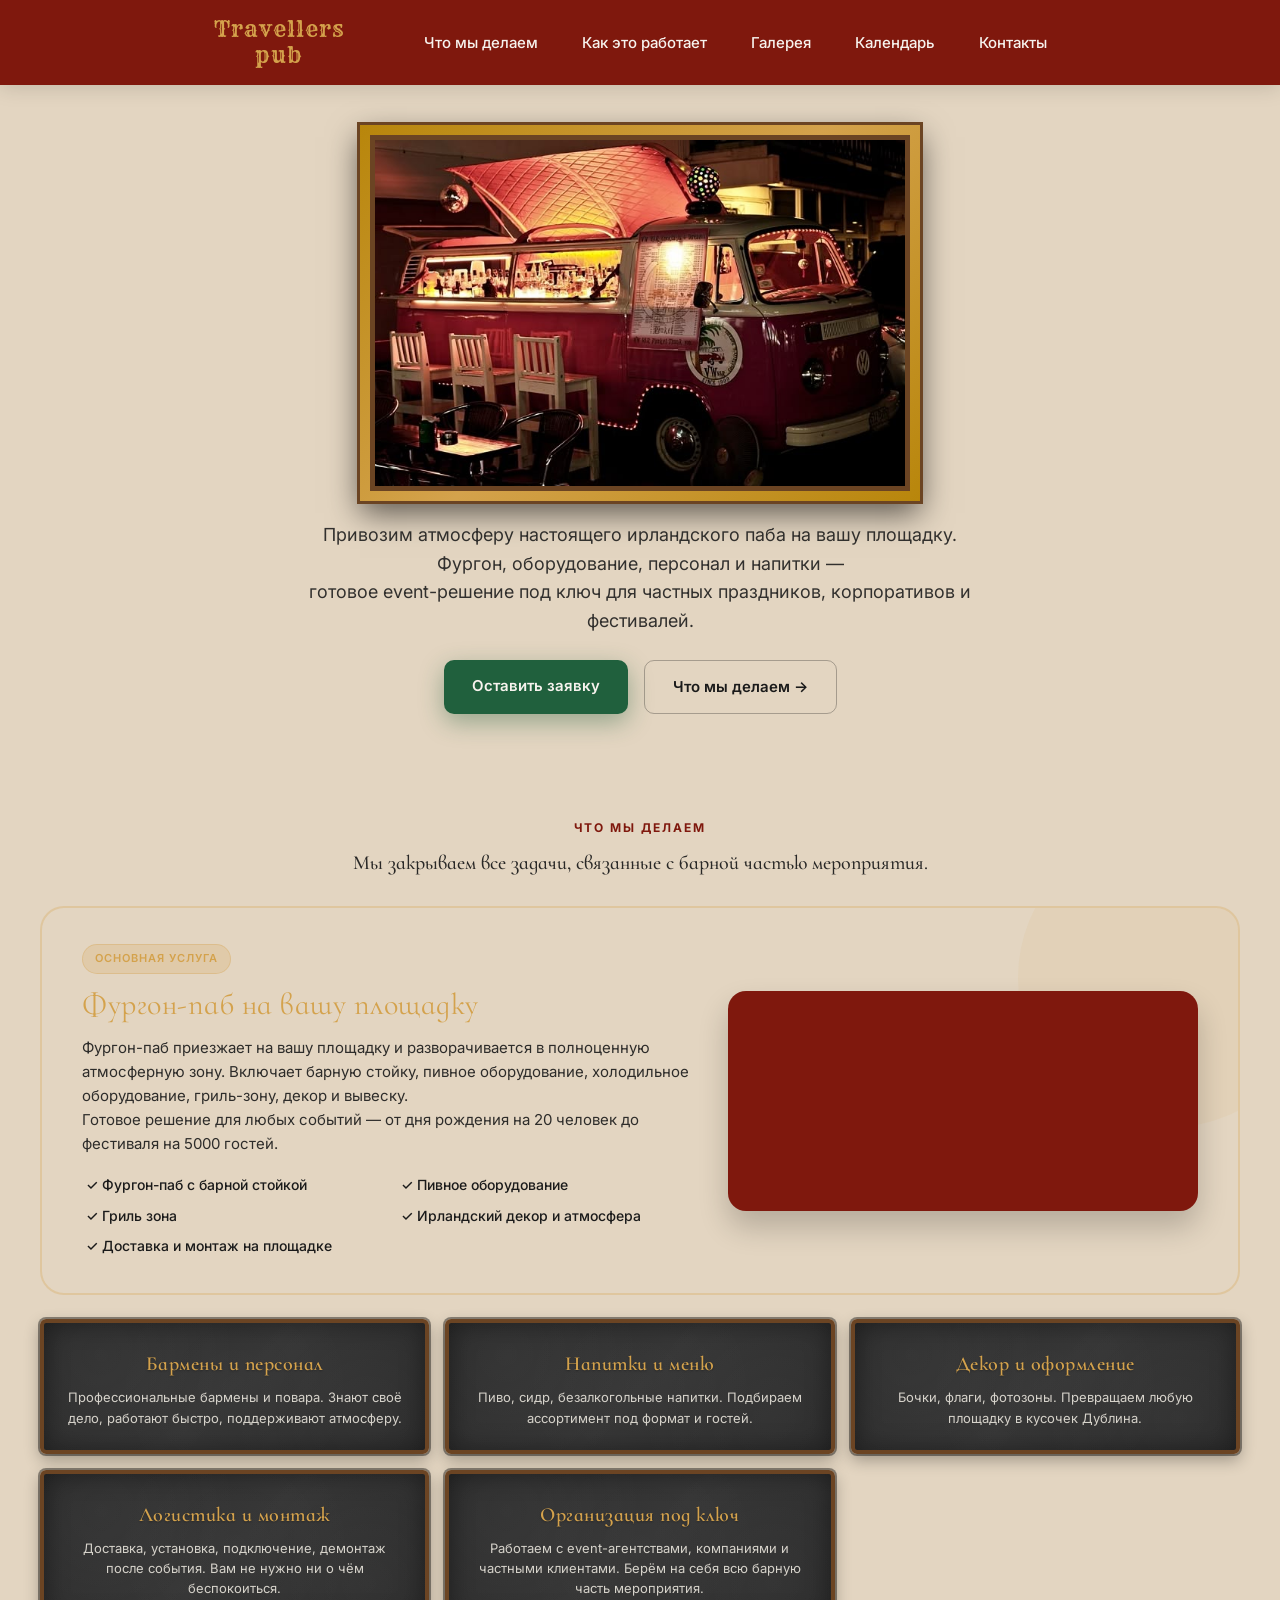
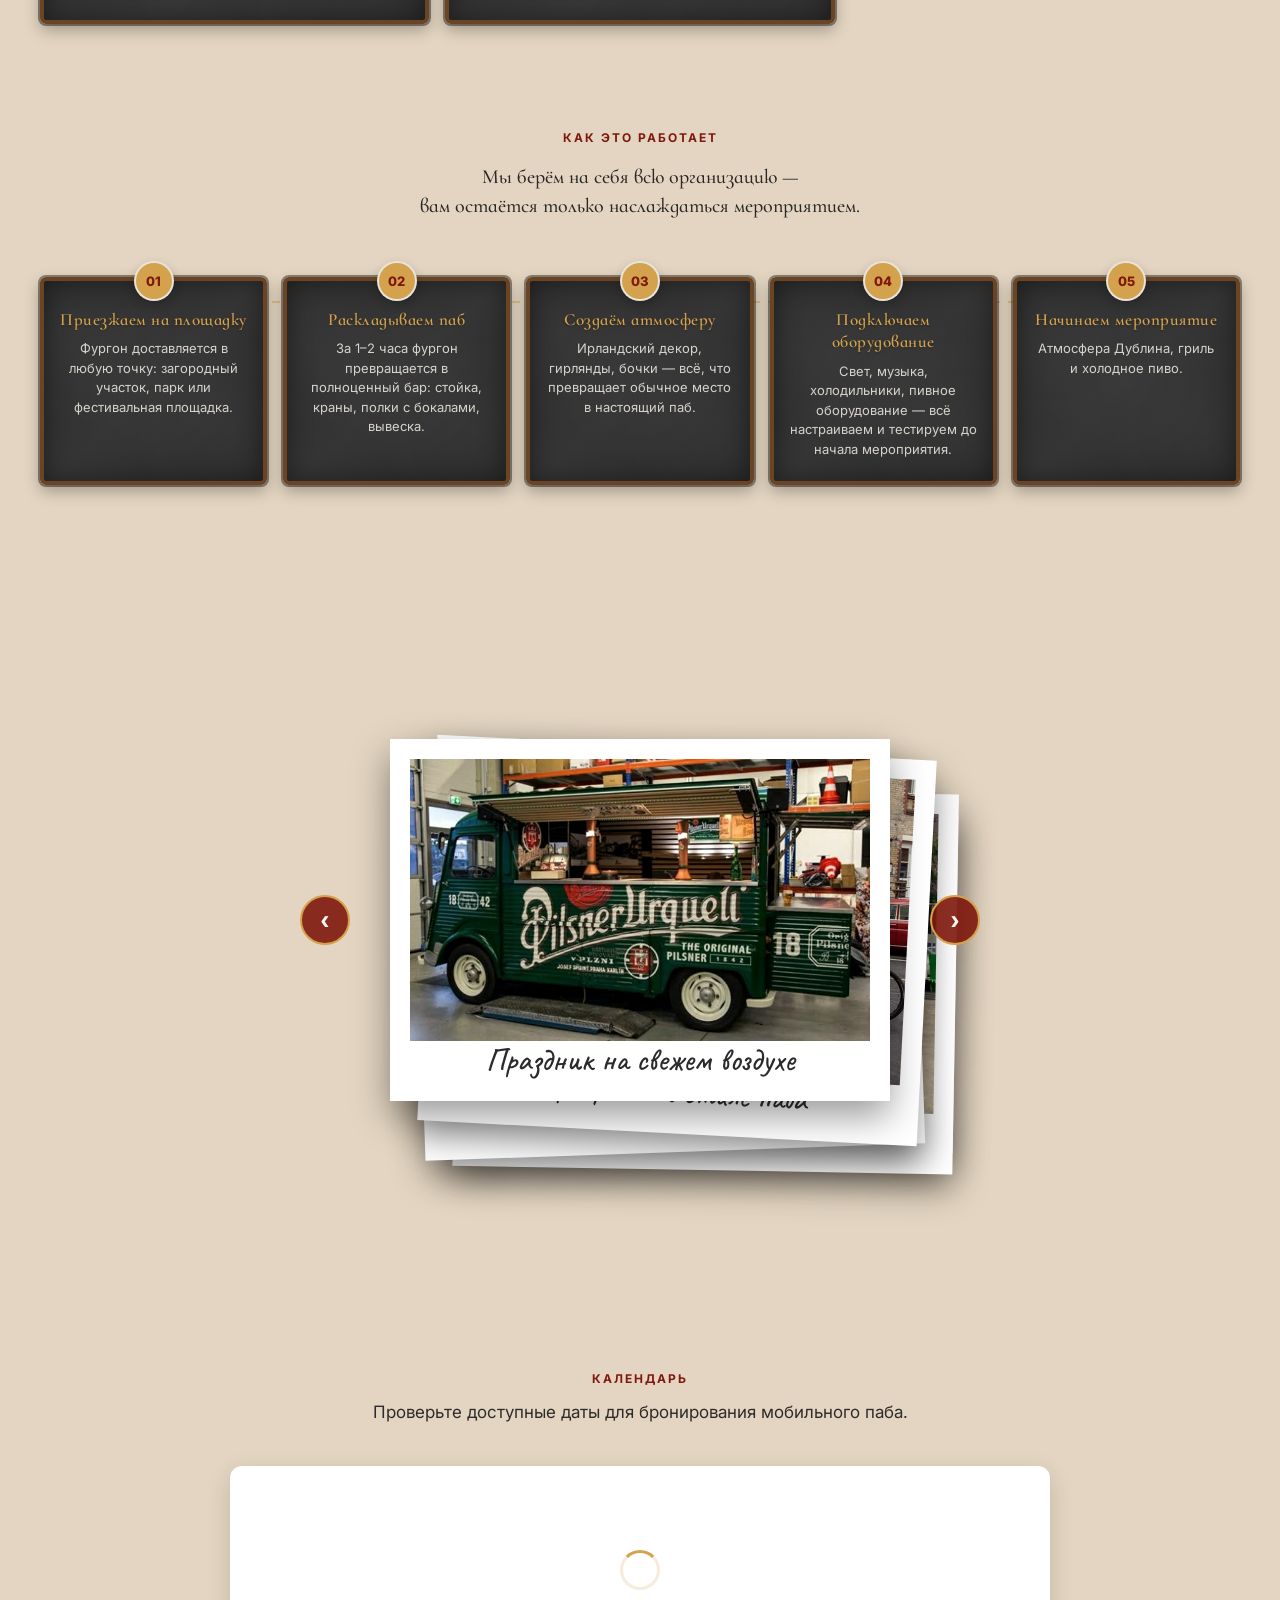
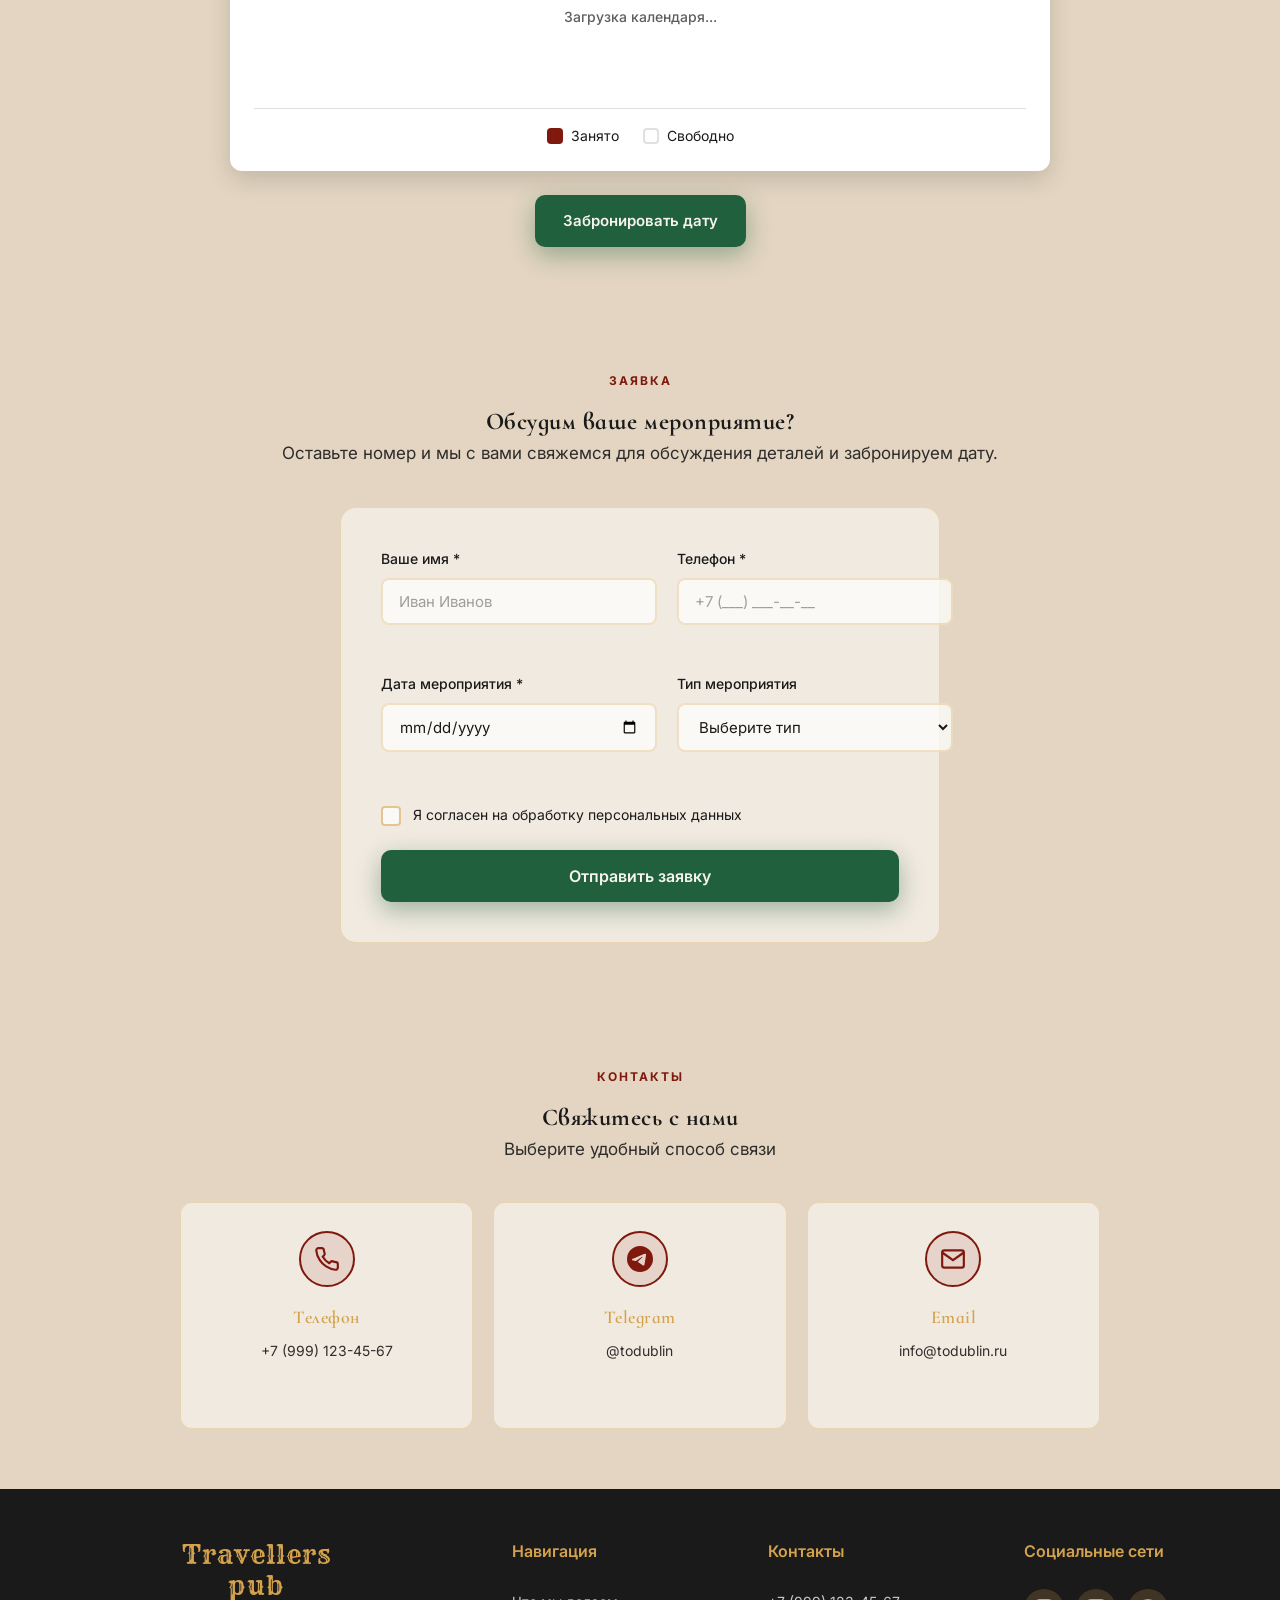
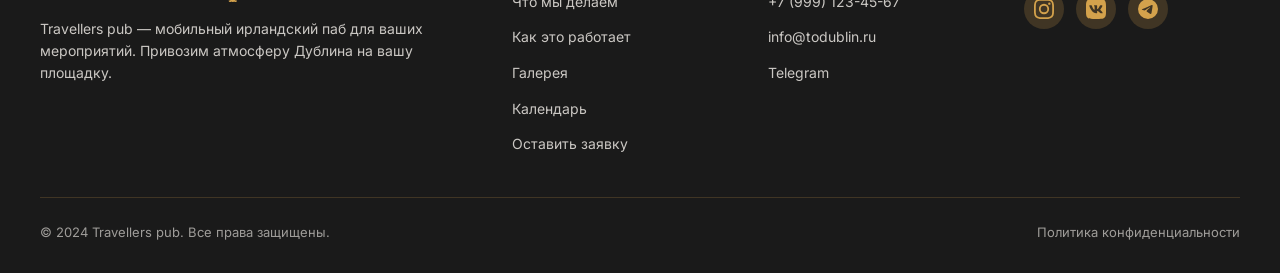
==== commit 38811168: "Update index.html" ====
--- a/index.html
+++ b/index.html
@@ -209,7 +209,7 @@
 
             <div class="request__form-group">
               <label class="request__form-label" for="date">Дата мероприятия *</label>
-              <input type="text" id="date" name="date" class="request__form-input" required placeholder="ДД.ММ.ГГГГ" maxlength="10">
+              <input type="date" id="date" name="date" class="request__form-input" required>
               <span class="request__form-error" data-error-for="date"></span>
             </div>
 
--- a/styles.css
+++ b/styles.css
@@ -14,13 +14,13 @@
 .preloader { position: fixed; inset: 0; background: #E3D5C1; z-index: 9999; display: flex; align-items: center; justify-content: center; transition: opacity 0.5s ease, visibility 0.5s ease; }
 .preloader.hidden { opacity: 0; visibility: hidden; }
 .preloader__content { display: flex; flex-direction: column; align-items: center; gap: 24px; }
-.preloader__logo { font-family: 'Rye', cursive; font-size: 42px; color: var(--gold); letter-spacing: 2px; animation: neonPulse 2.5s ease-in-out infinite; }
+.preloader__logo { font-family: 'Rye', cursive; font-size: 38px; color: var(--gold); letter-spacing: 2px; animation: neonPulse 2.5s ease-in-out infinite; line-height: 1.2; text-align: center; }
 .preloader__spinner { width: 48px; height: 48px; border: 3px solid rgba(212, 162, 76, 0.2); border-top-color: var(--gold); border-radius: 50%; animation: spin 0.8s linear infinite; }
 
 /* ===== НАВИГАЦИЯ ===== */
 .nav { background: var(--primary); padding: 16px 0; position: sticky; top: 0; z-index: 100; box-shadow: 0 2px 20px rgba(0, 0, 0, 0.15); }
 .nav__container { max-width: 1280px; margin: 0 auto; padding: 0 40px; display: flex; align-items: center; justify-content: center; gap: 60px; }
-.nav__logo { font-family: 'Rye', cursive; font-size: 24px; font-weight: 400; color: var(--gold); text-decoration: none; letter-spacing: 1px; animation: neonPulse 2.5s ease-in-out infinite; }
+.nav__logo { font-family: 'Rye', cursive; font-size: 22px; font-weight: 400; color: var(--gold); text-decoration: none; letter-spacing: 1px; animation: neonPulse 2.5s ease-in-out infinite; line-height: 1.2; text-align: center; }
 .nav__menu-logo { display: none; }
 .nav__menu { display: flex; align-items: center; gap: 0; }
 .nav__link { color: var(--light); text-decoration: none; font-size: 15px; font-weight: 500; position: relative; transition: opacity 0.2s; padding: 0 20px; animation: neonPulseNav 3s ease-in-out infinite; }
@@ -147,7 +147,7 @@
 .fc .fc-scrollgrid { border-radius: 8px; overflow: hidden; }
 .fc .fc-daygrid-day-frame { min-height: 50px; }
 
-/* ===== НОВАЯ ФОРМА ЗАЯВКИ ===== */
+/* ===== ФОРМА ЗАЯВКИ ===== */
 .request { background: #E3D5C1; padding: 60px 0; color: var(--text); }
 .request__container { max-width: 800px; margin: 0 auto; padding: 0 40px; }
 .request__header { text-align: center; max-width: 720px; margin: 0 auto 40px; }
@@ -213,7 +213,7 @@
 .footer__container { max-width: 1280px; margin: 0 auto; padding: 0 40px; }
 .footer__grid { display: grid; grid-template-columns: 2fr 1fr 1fr 1fr; gap: 40px; margin-bottom: 40px; }
 .footer__column { display: flex; flex-direction: column; gap: 16px; }
-.footer__logo { font-family: 'Rye', cursive; font-size: 28px; font-weight: 400; color: var(--gold); text-decoration: none; letter-spacing: 1px; }
+.footer__logo { font-family: 'Rye', cursive; font-size: 26px; font-weight: 400; color: var(--gold); text-decoration: none; letter-spacing: 1px; line-height: 1.2; text-align: center; }
 .footer__text { font-size: 14px; line-height: 1.6; opacity: 0.8; }
 .footer__column-title { font-size: 16px; font-weight: 600; color: var(--gold); margin-bottom: 8px; }
 .footer__links { list-style: none; display: flex; flex-direction: column; gap: 10px; }
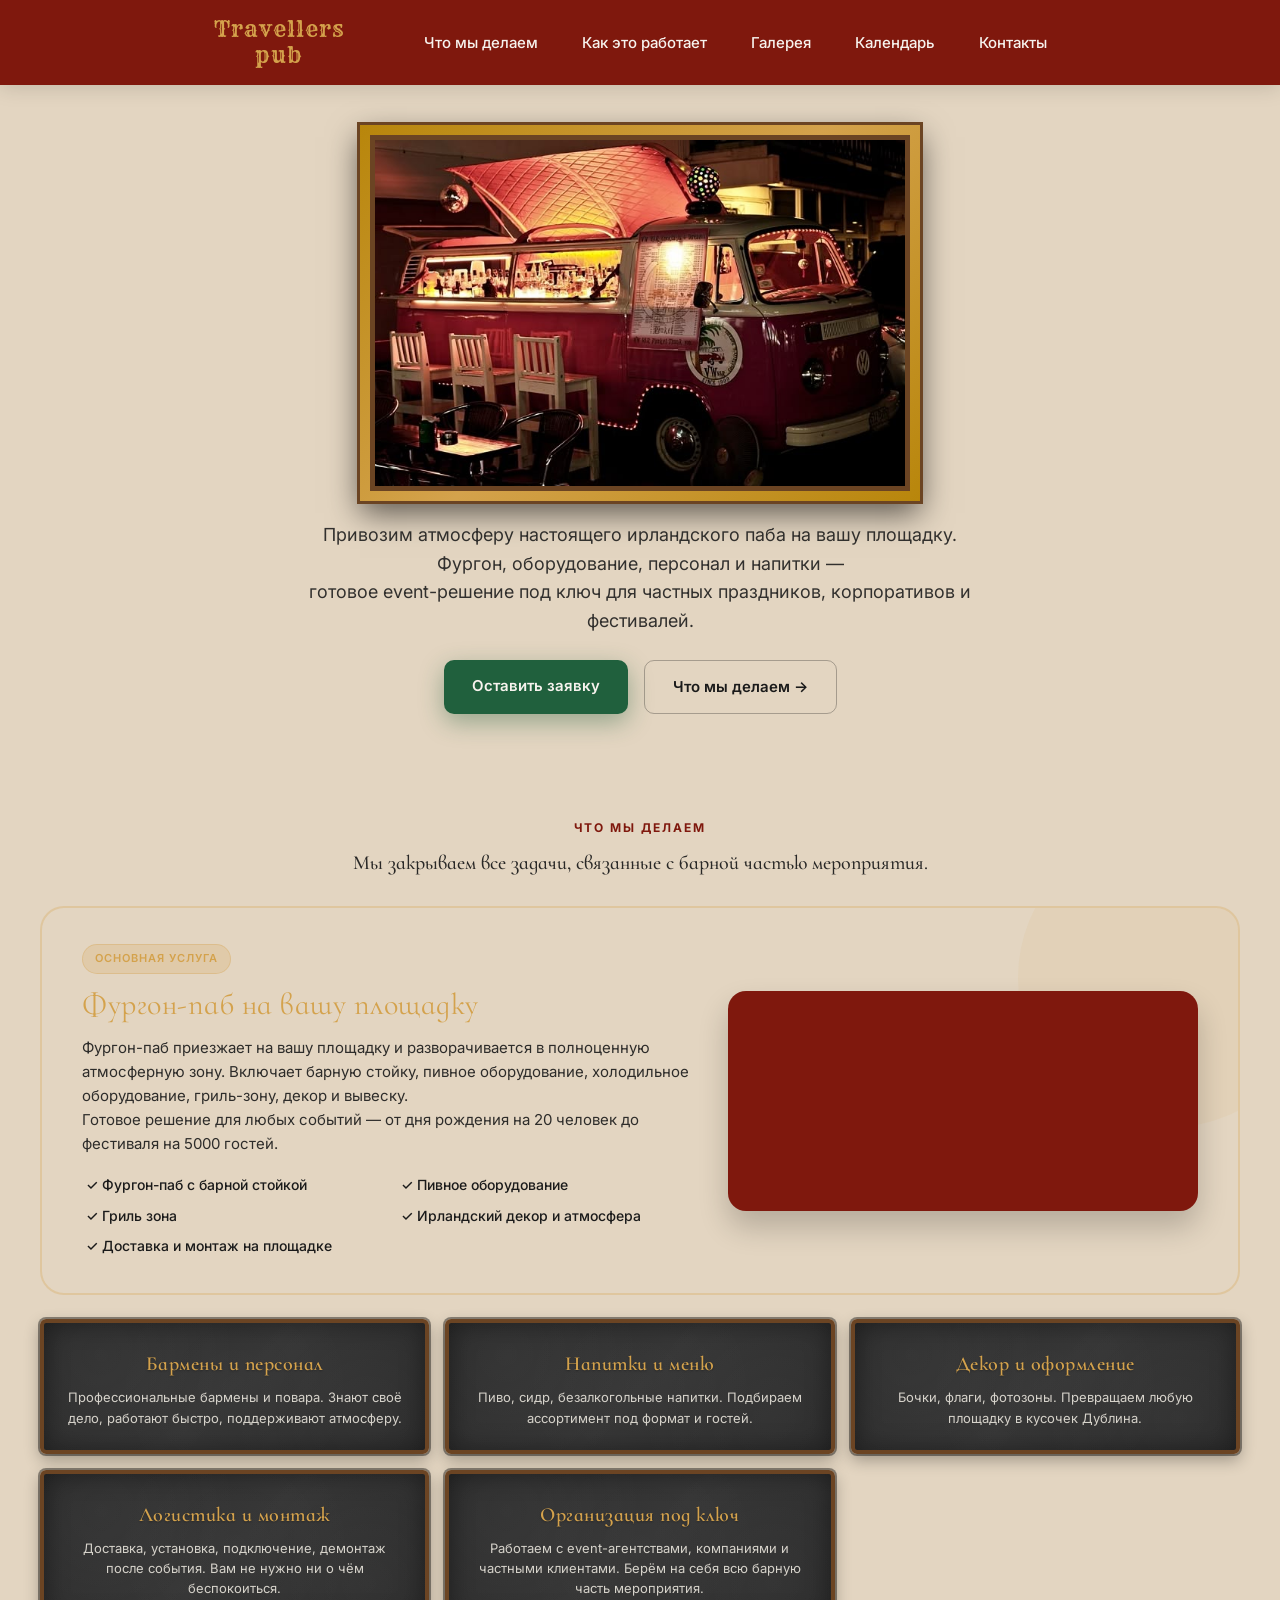
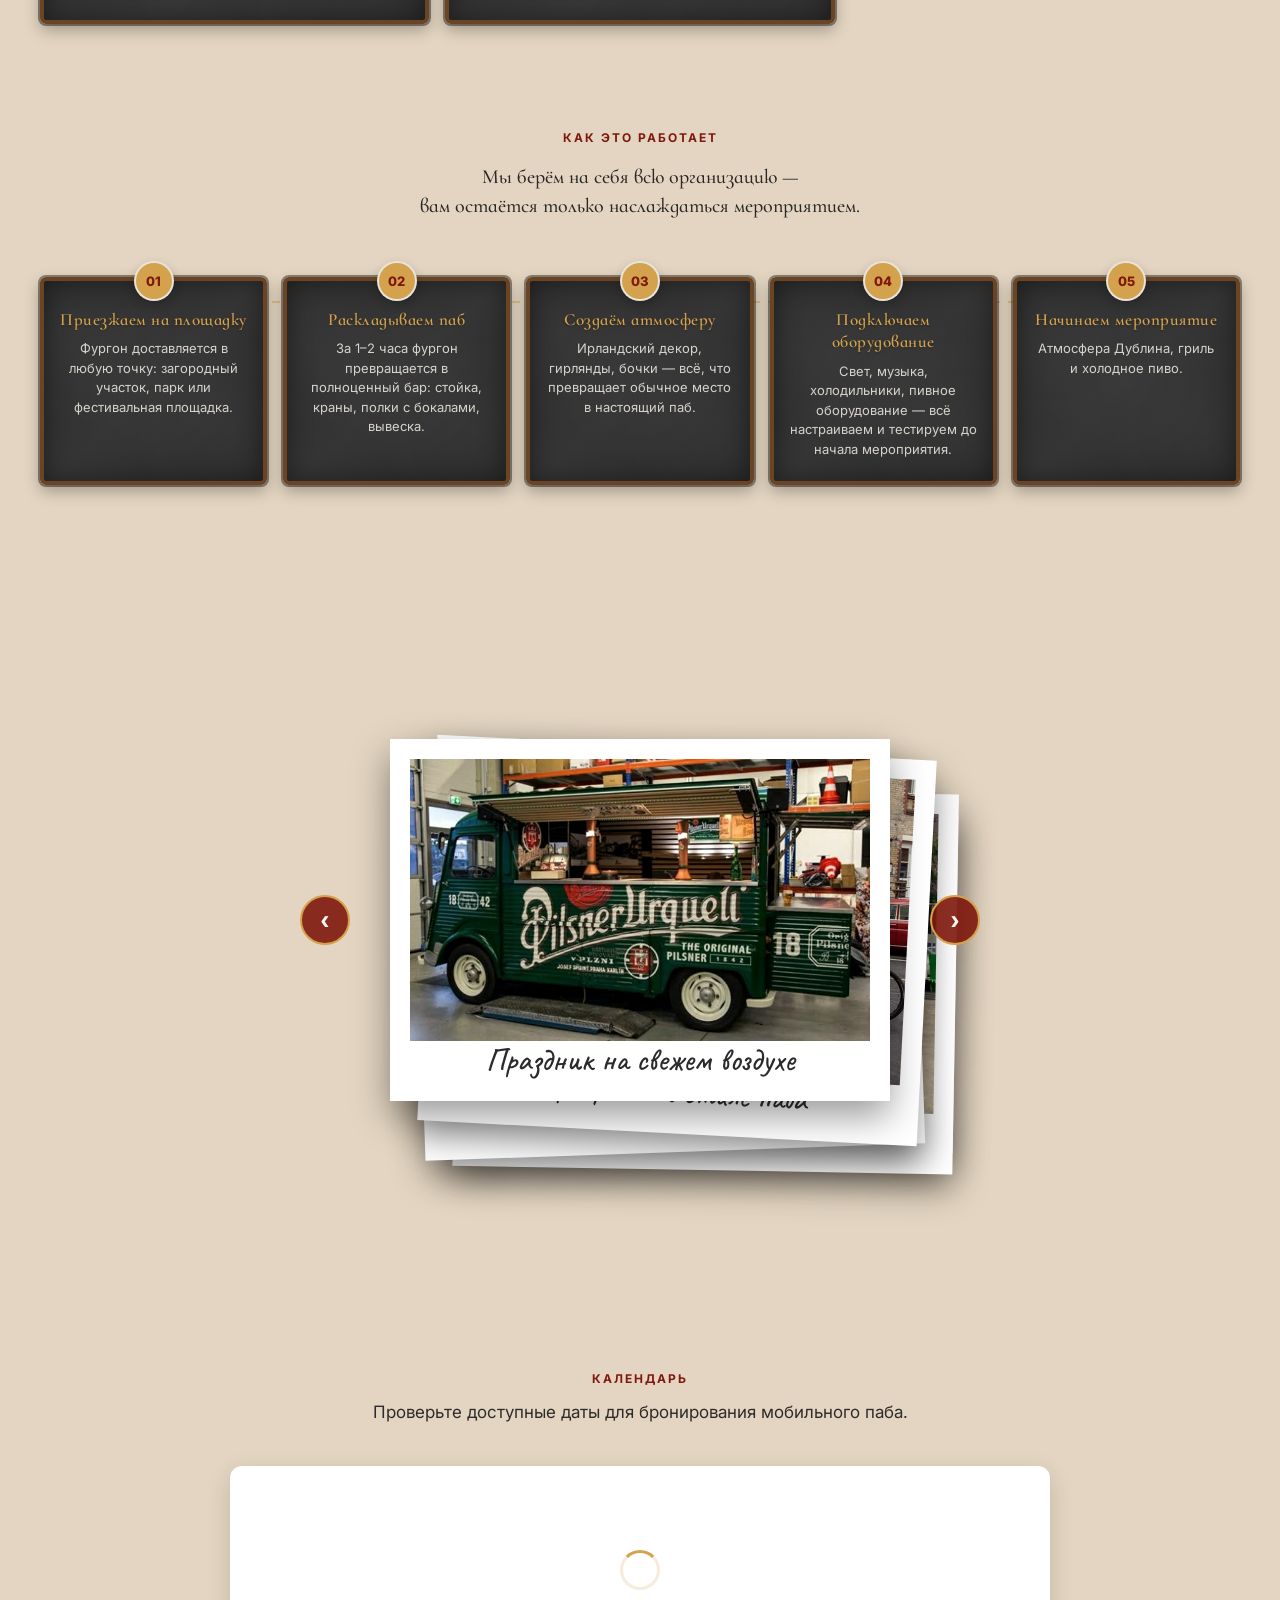
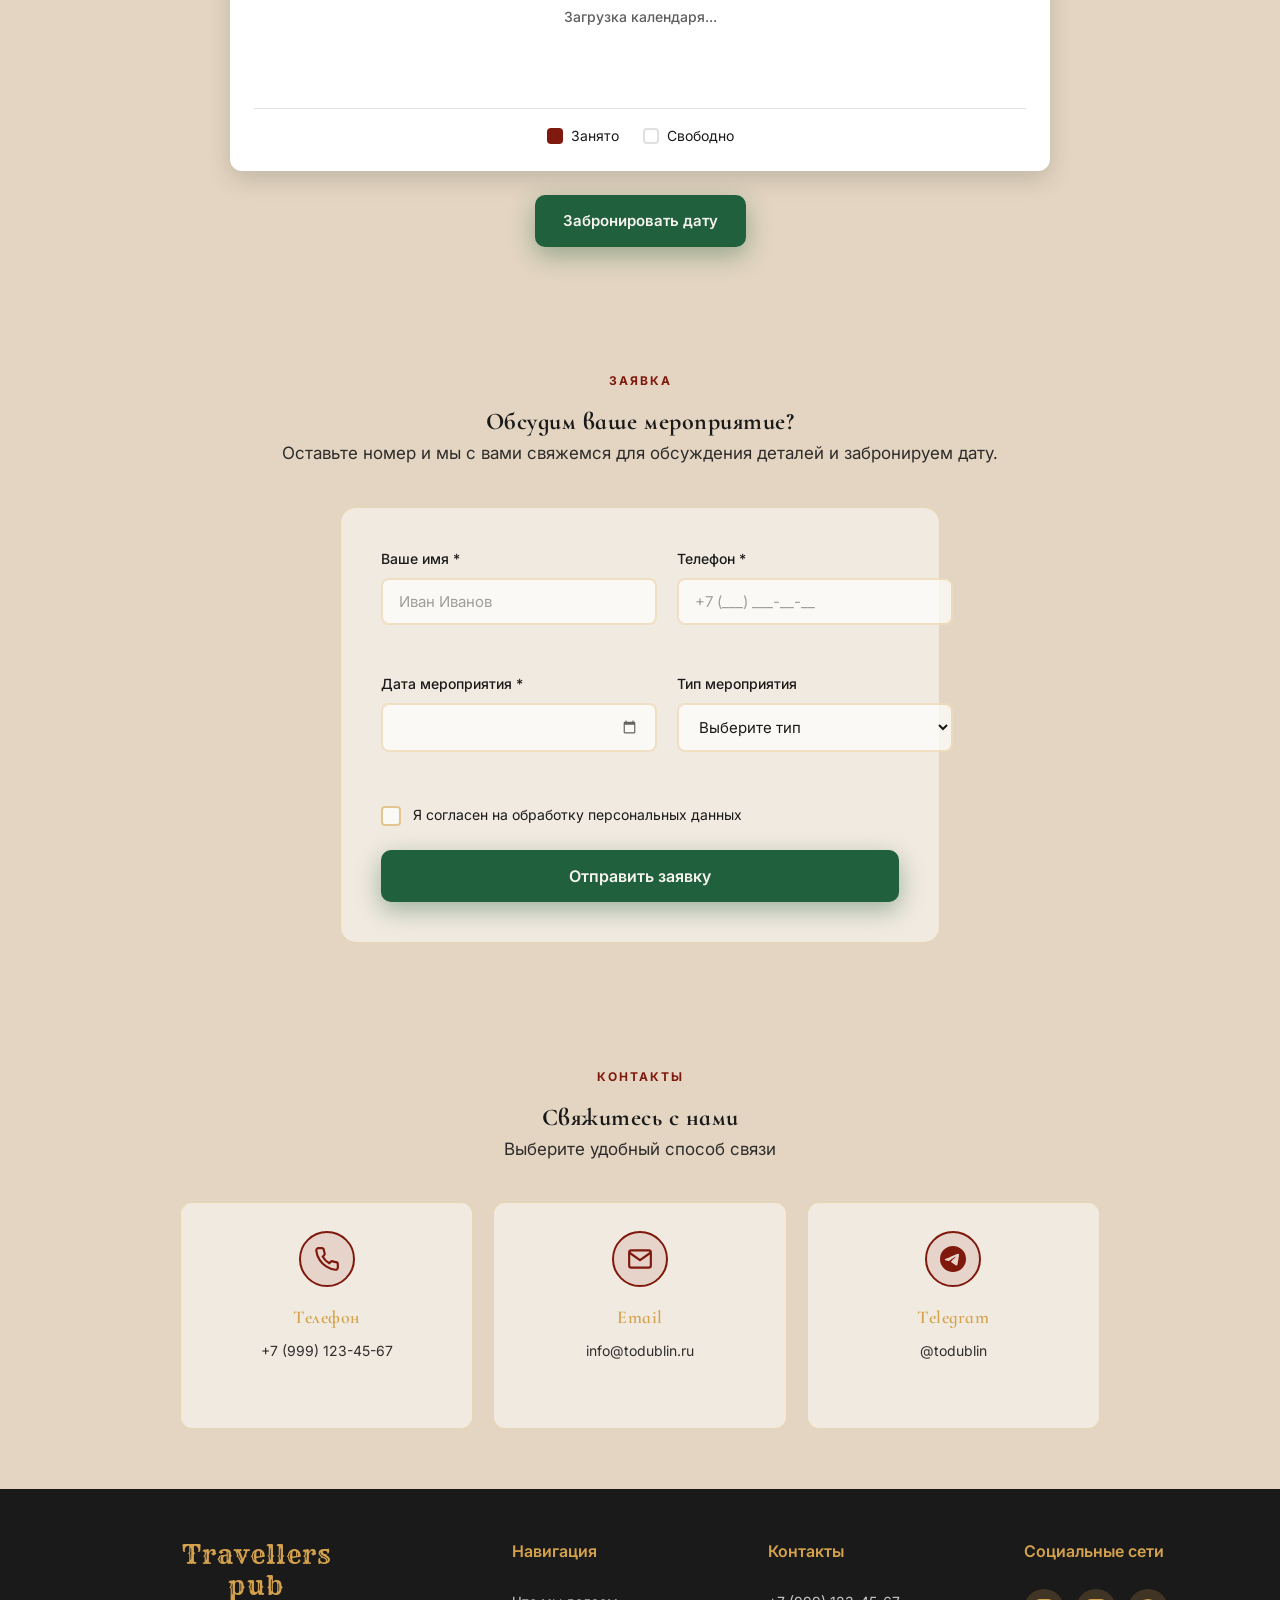
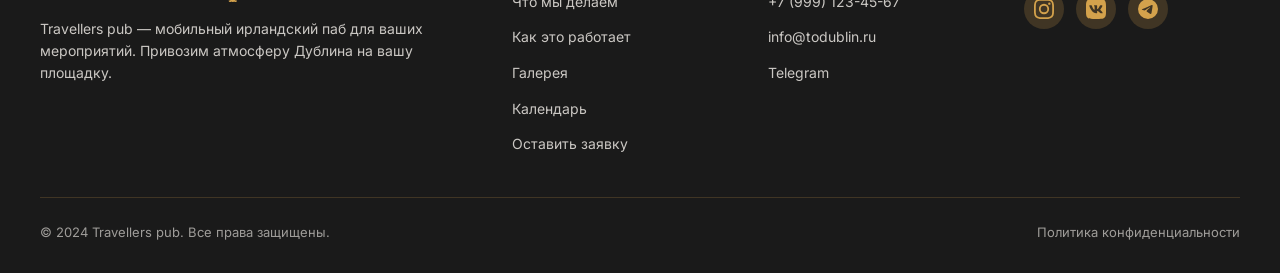
==== commit b1546d1f: "Update index.html" ====
--- a/index.html
+++ b/index.html
@@ -250,7 +250,7 @@
     </div>
   </section>
 
-  <!-- ===== КОНТАКТЫ ===== -->
+    <!-- ===== КОНТАКТЫ ===== -->
   <section class="contacts" id="contacts">
     <div class="contacts__container">
       <div class="contacts__header">
@@ -259,28 +259,48 @@
         <p class="contacts__subtitle">Выберите удобный способ связи</p>
       </div>
       <div class="contacts__grid">
+        
+        <!-- 1. Телефон -->
         <a href="tel:+79991234567" class="contacts__card">
-          <div class="contacts__card-icon"><svg viewBox="0 0 24 24" fill="none" stroke="currentColor" stroke-width="2"><path d="M22 16.92v3a2 2 0 0 1-2.18 2 19.79 19.79 0 0 1-8.63-3.07 19.5 19.5 0 0 1-6-6 19.79 19.79 0 0 1-3.07-8.67A2 2 0 0 1 4.11 2h3a2 2 0 0 1 2 1.72 12.84 12.84 0 0 0 .7 2.81 2 2 0 0 1-.45 2.11L8.09 9.91a16 16 0 0 0 6 6l1.27-1.27a2 2 0 0 1 2.11-.45 12.84 12.84 0 0 0 2.81.7A2 2 0 0 1 22 16.92z"/></svg></div>
+          <div class="contacts__card-icon">
+            <svg viewBox="0 0 24 24" fill="none" stroke="currentColor" stroke-width="2">
+              <path d="M22 16.92v3a2 2 0 0 1-2.18 2 19.79 19.79 0 0 1-8.63-3.07 19.5 19.5 0 0 1-6-6 19.79 19.79 0 0 1-3.07-8.67A2 2 0 0 1 4.11 2h3a2 2 0 0 1 2 1.72 12.84 12.84 0 0 0 .7 2.81 2 2 0 0 1-.45 2.11L8.09 9.91a16 16 0 0 0 6 6l1.27-1.27a2 2 0 0 1 2.11-.45 12.84 12.84 0 0 0 2.81.7A2 2 0 0 1 22 16.92z"/>
+            </svg>
+          </div>
           <h3 class="contacts__card-title">Телефон</h3>
           <p class="contacts__card-text">+7 (999) 123-45-67</p>
           <span class="contacts__card-action">Позвонить →</span>
         </a>
+
+        <!-- 2. Email -->
+        <a href="mailto:info@todublin.ru" class="contacts__card">
+          <div class="contacts__card-icon">
+            <svg viewBox="0 0 24 24" fill="none" stroke="currentColor" stroke-width="2">
+              <path d="M4 4h16c1.1 0 2 .9 2 2v12c0 1.1-.9 2-2 2H4c-1.1 0-2-.9-2-2V6c0-1.1.9-2 2-2z"/>
+              <polyline points="22,6 12,13 2,6"/>
+            </svg>
+          </div>
+          <h3 class="contacts__card-title">Email</h3>
+          <p class="contacts__card-text">info@todublin.ru</p>
+          <span class="contacts__card-action">Написать →</span>
+        </a>
+
+        <!-- 3. Telegram -->
         <a href="https://t.me/todublin" target="_blank" class="contacts__card">
-          <div class="contacts__card-icon"><svg viewBox="0 0 24 24" fill="currentColor"><path d="M11.944 0A12 12 0 0 0 0 12a12 12 0 0 0 12 12 12 12 0 0 0 12-12A12 12 0 0 0 12 0a12 12 0 0 0-.056 0zm4.962 7.224c.1-.002.321.023.465.14a.506.506 0 0 1 .171.325c.016.093.036.306.02.472-.18 1.898-.962 6.502-1.36 8.627-.168.9-.499 1.201-.82 1.23-.696.065-1.225-.46-1.9-.902-1.056-.693-1.653-1.124-2.678-1.8-1.185-.78-.417-1.21.258-1.91.177-.184 3.247-2.977 3.307-3.23.007-.032.014-.15-.056-.212s-.174-.041-.249-.024c-.106.024-1.793 1.14-5.061 3.345-.48.33-.913.49-1.302.48-.428-.008-1.252-.241-1.865-.44-.752-.245-1.349-.374-1.297-.789.027-.216.325-.437.893-.663 3.498-1.524 5.83-2.529 6.998-3.014 3.332-1.386 4.025-1.627 4.476-1.635z"/></svg></div>
+          <div class="contacts__card-icon">
+            <svg viewBox="0 0 24 24" fill="currentColor">
+              <path d="M11.944 0A12 12 0 0 0 0 12a12 12 0 0 0 12 12 12 12 0 0 0 12-12A12 12 0 0 0 12 0a12 12 0 0 0-.056 0zm4.962 7.224c.1-.002.321.023.465.14a.506.506 0 0 1 .171.325c.016.093.036.306.02.472-.18 1.898-.962 6.502-1.36 8.627-.168.9-.499 1.201-.82 1.23-.696.065-1.225-.46-1.9-.902-1.056-.693-1.653-1.124-2.678-1.8-1.185-.78-.417-1.21.258-1.91.177-.184 3.247-2.977 3.307-3.23.007-.032.014-.15-.056-.212s-.174-.041-.249-.024c-.106.024-1.793 1.14-5.061 3.345-.48.33-.913.49-1.302.48-.428-.008-1.252-.241-1.865-.44-.752-.245-1.349-.374-1.297-.789.027-.216.325-.437.893-.663 3.498-1.524 5.83-2.529 6.998-3.014 3.332-1.386 4.025-1.627 4.476-1.635z"/>
+            </svg>
+          </div>
           <h3 class="contacts__card-title">Telegram</h3>
           <p class="contacts__card-text">@todublin</p>
           <span class="contacts__card-action">Написать →</span>
         </a>
-        <a href="mailto:info@todublin.ru" class="contacts__card">
-          <div class="contacts__card-icon"><svg viewBox="0 0 24 24" fill="none" stroke="currentColor" stroke-width="2"><path d="M4 4h16c1.1 0 2 .9 2 2v12c0 1.1-.9 2-2 2H4c-1.1 0-2-.9-2-2V6c0-1.1.9-2 2-2z"/><polyline points="22,6 12,13 2,6"/></svg></div>
-          <h3 class="contacts__card-title">Email</h3>
-          <p class="contacts__card-text">info@todublin.ru</p>
-          <span class="contacts__card-action">Написать →</span>
-        </a>
-      </div>
-    </div>
-  </section>
-
+
+      </div>
+    </div>
+  </section>
+  
   <!-- ===== ФУТЕР ===== -->
   <footer class="footer">
     <div class="footer__container">
--- a/styles.css
+++ b/styles.css
@@ -191,6 +191,35 @@
 .request__status--success .request__status-text { color: var(--accent); }
 .request__status--error .request__status-text { color: var(--primary); }
 
+/* ===== DATE PICKER ===== */
+.request__form-input[type="date"] {
+  position: relative;
+  cursor: pointer;
+}
+
+.request__form-input[type="date"]::-webkit-calendar-picker-indicator {
+  cursor: pointer;
+  opacity: 0.6;
+  transition: opacity 0.2s;
+}
+
+.request__form-input[type="date"]::-webkit-calendar-picker-indicator:hover {
+  opacity: 1;
+}
+
+/* Скрываем placeholder для date input */
+.request__form-input[type="date"]:invalid {
+  color: transparent;
+}
+
+.request__form-input[type="date"]::-webkit-datetime-edit {
+  color: transparent;
+}
+
+.request__form-input[type="date"]:focus::-webkit-datetime-edit {
+  color: var(--text);
+}
+
 /* ===== КОНТАКТЫ ===== */
 .contacts { background: #E3D5C1; padding: 60px 0; color: var(--text); }
 .contacts__container { max-width: 1000px; margin: 0 auto; padding: 0 40px; }
